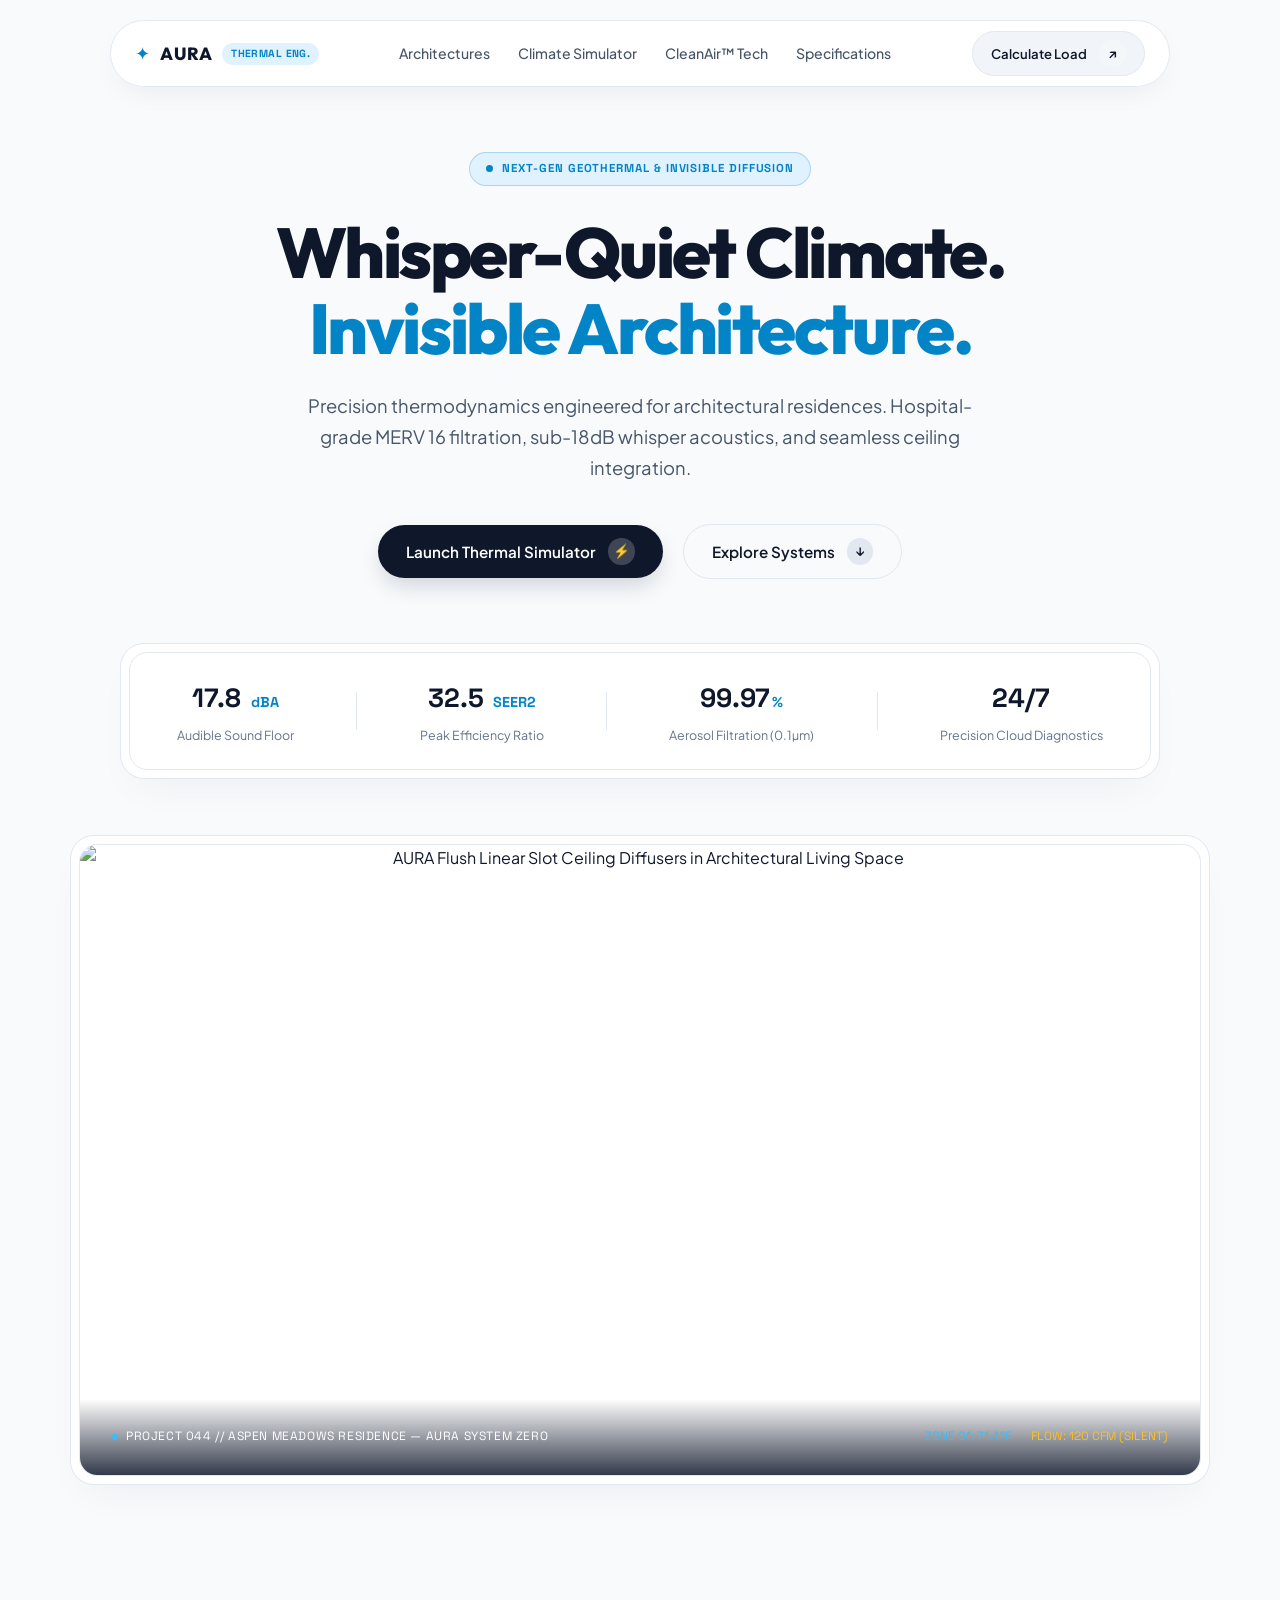
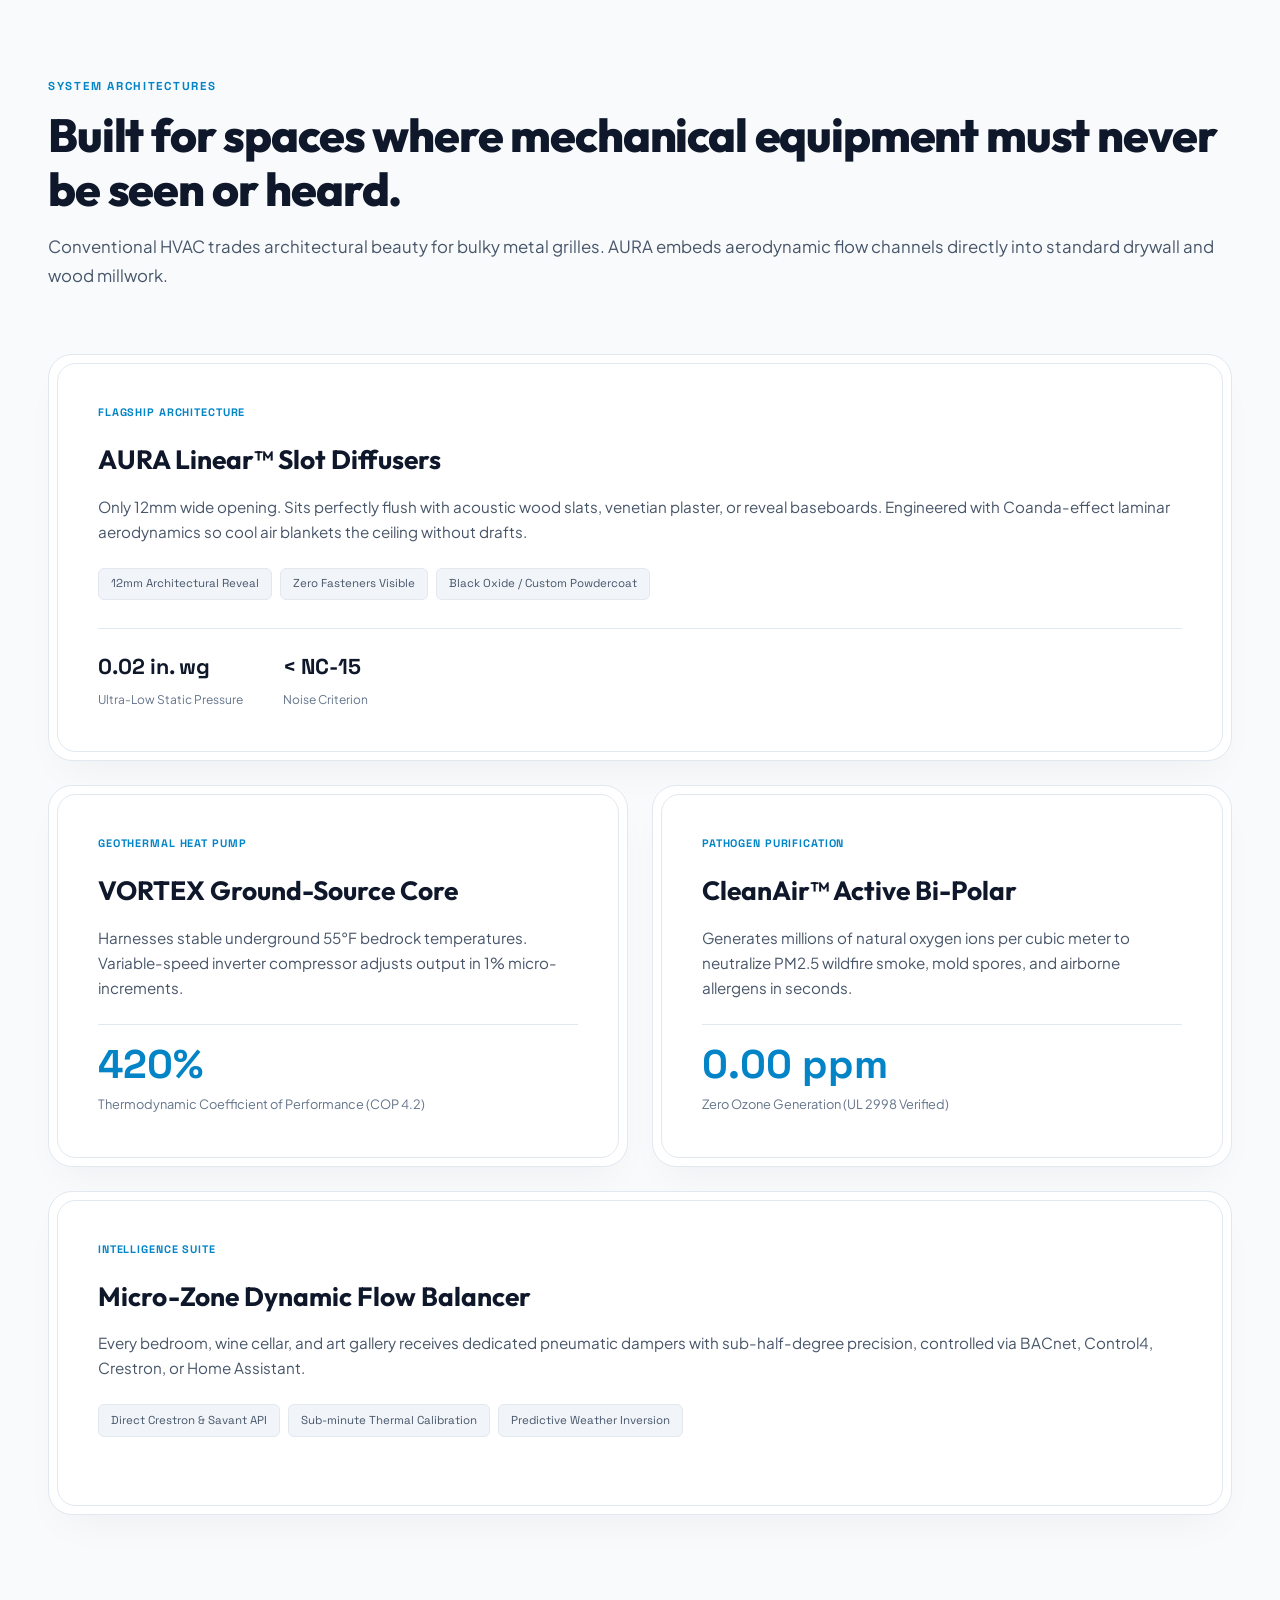
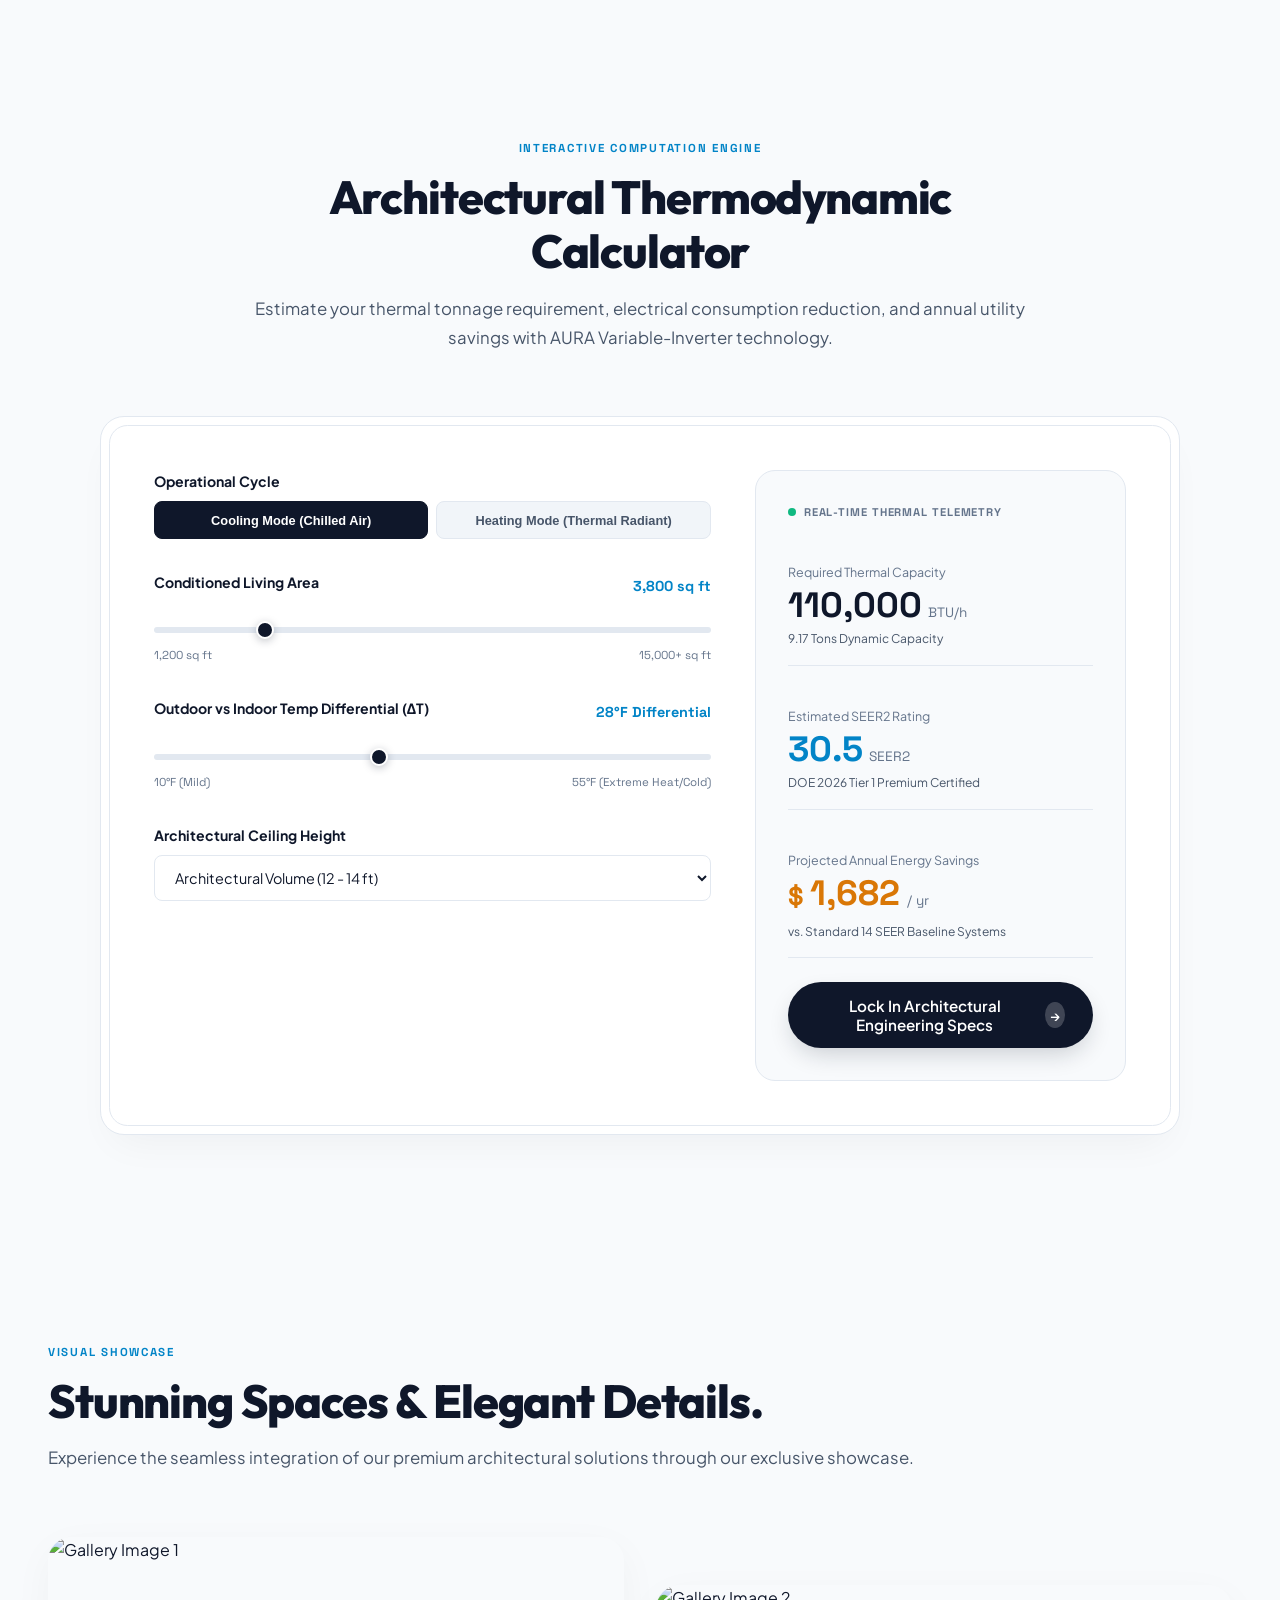
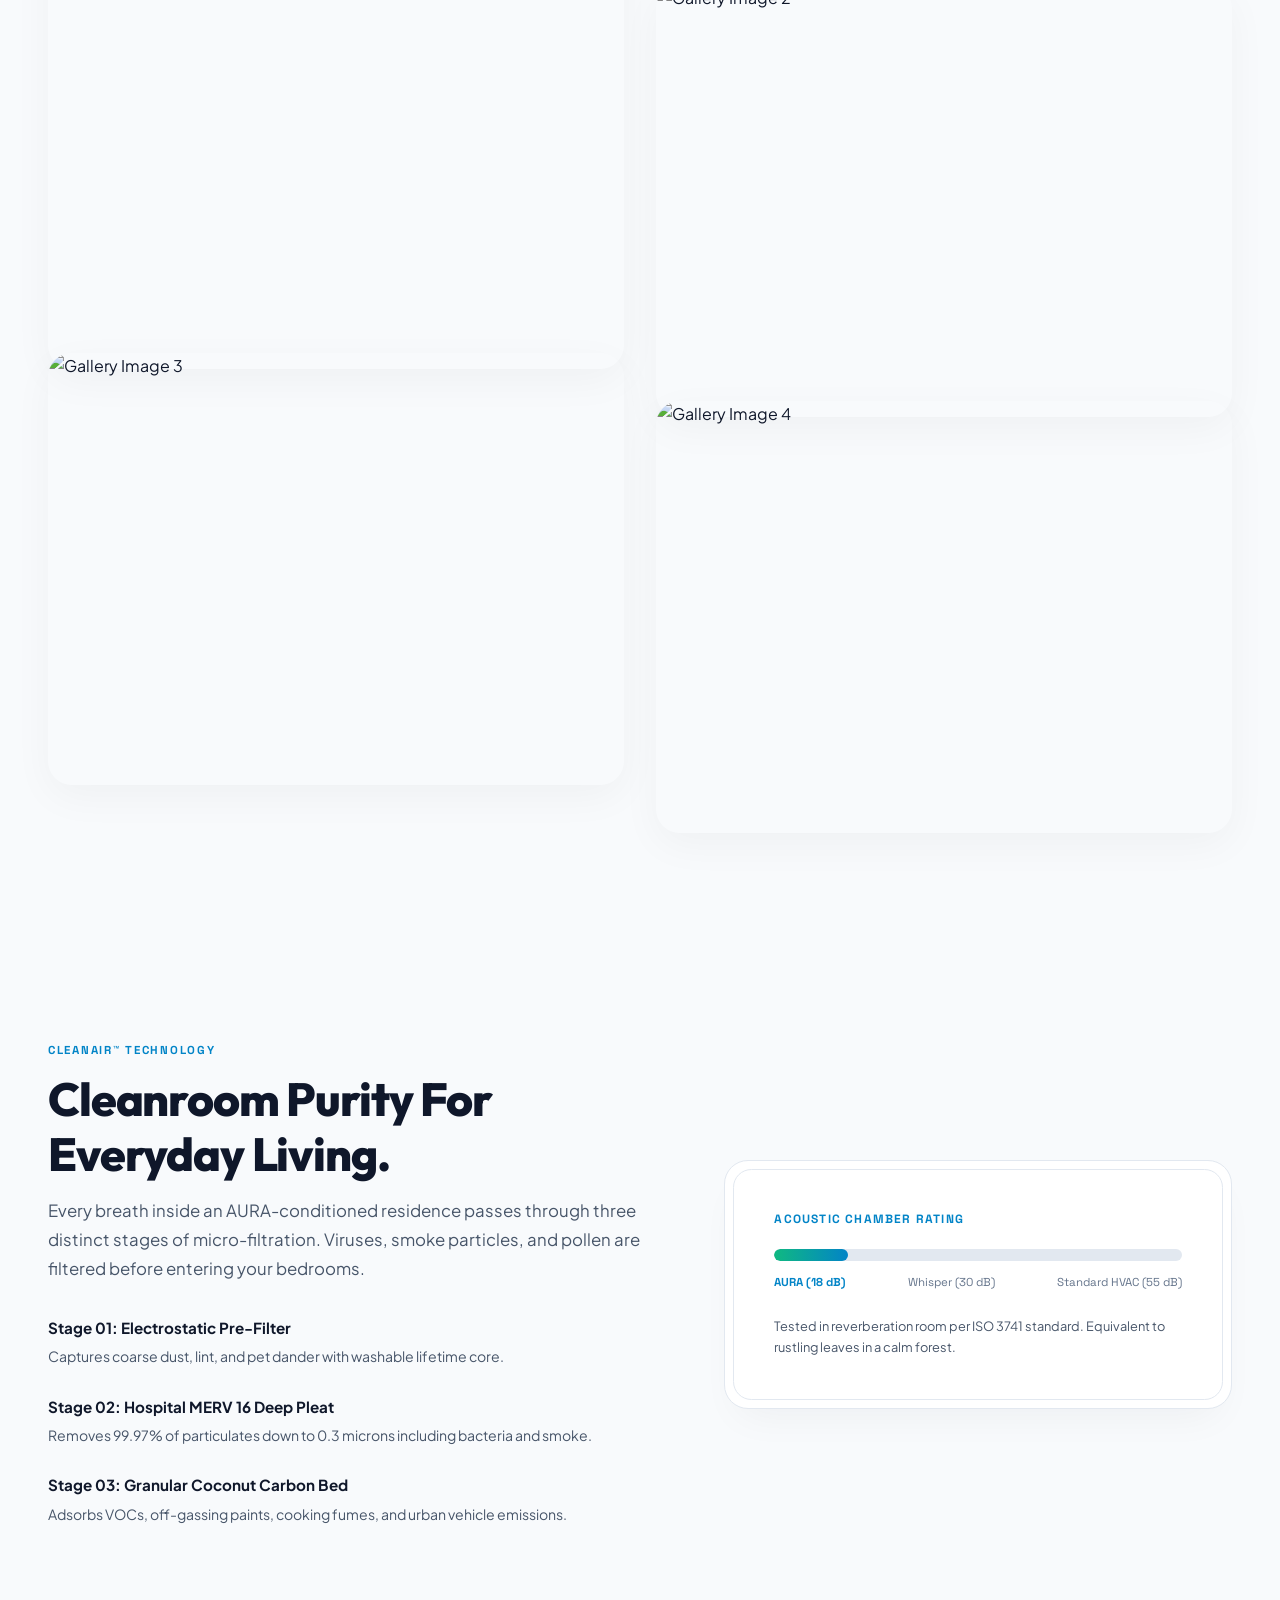
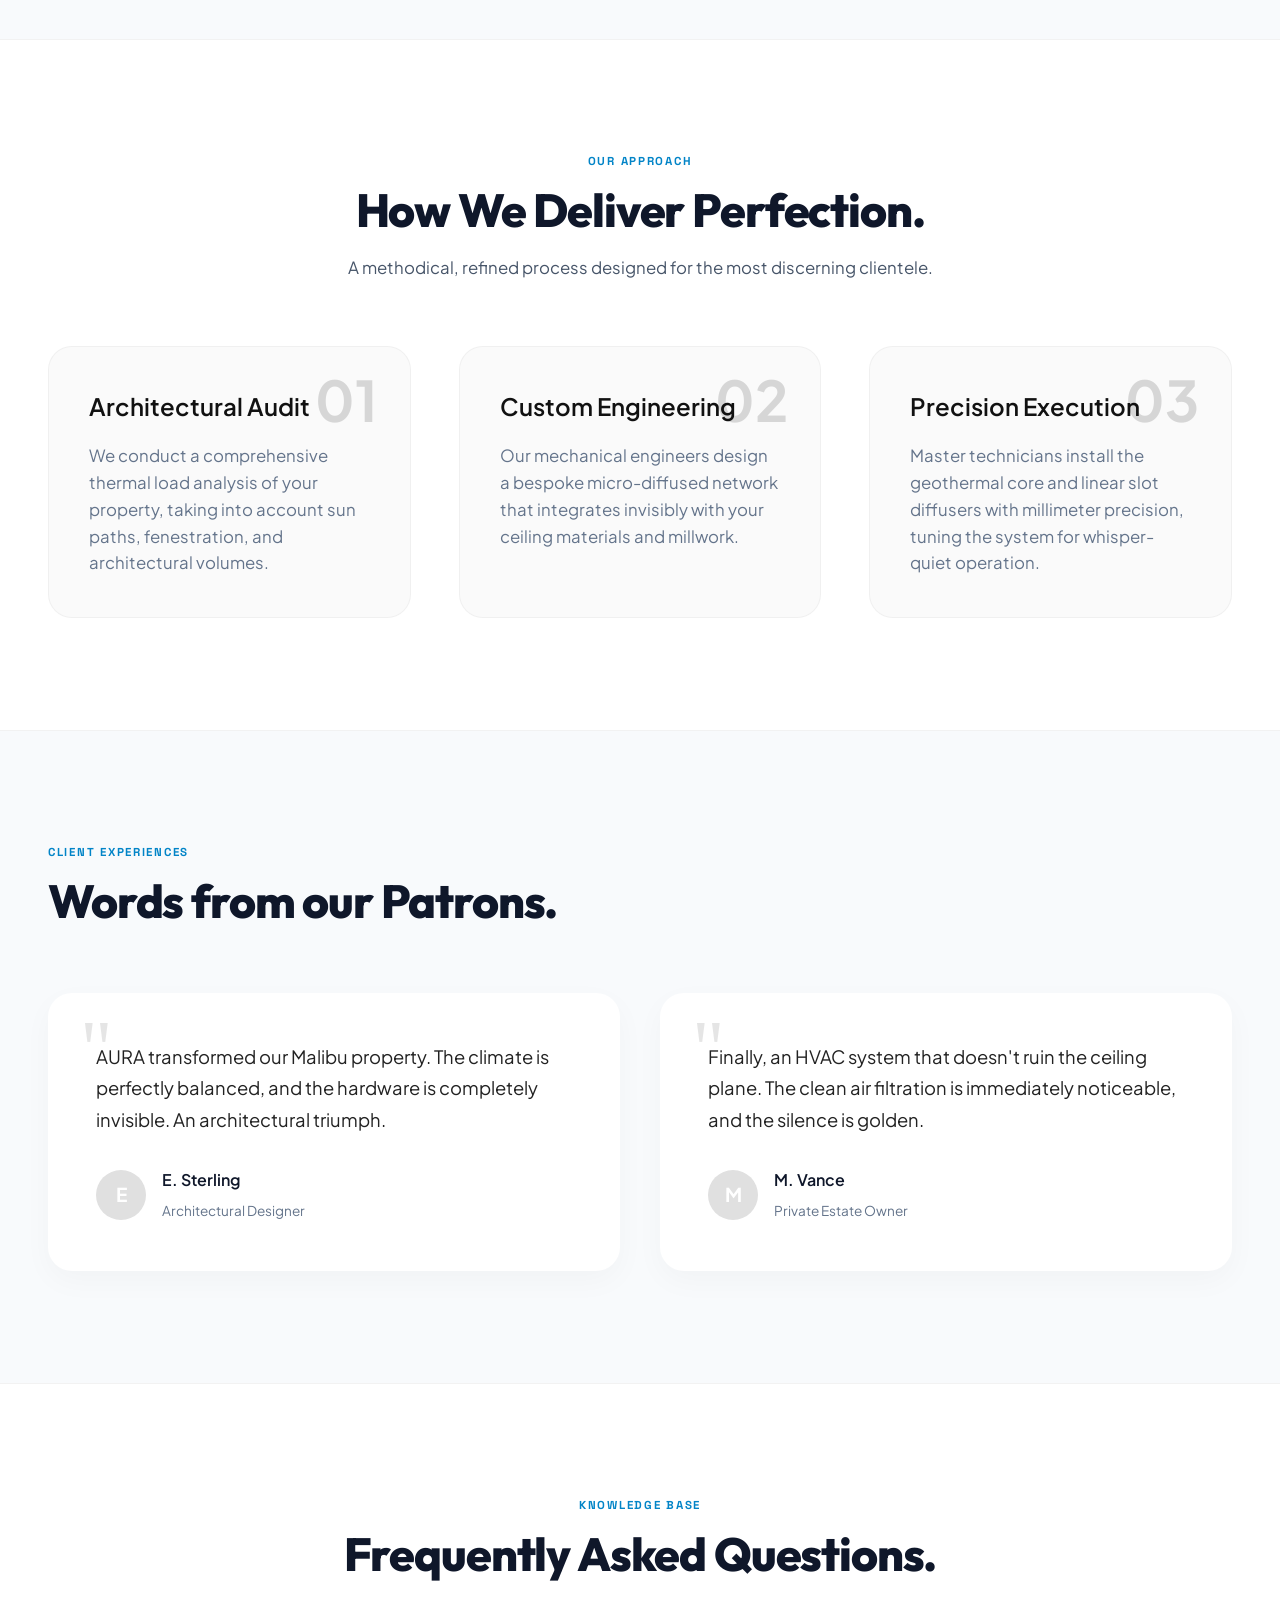
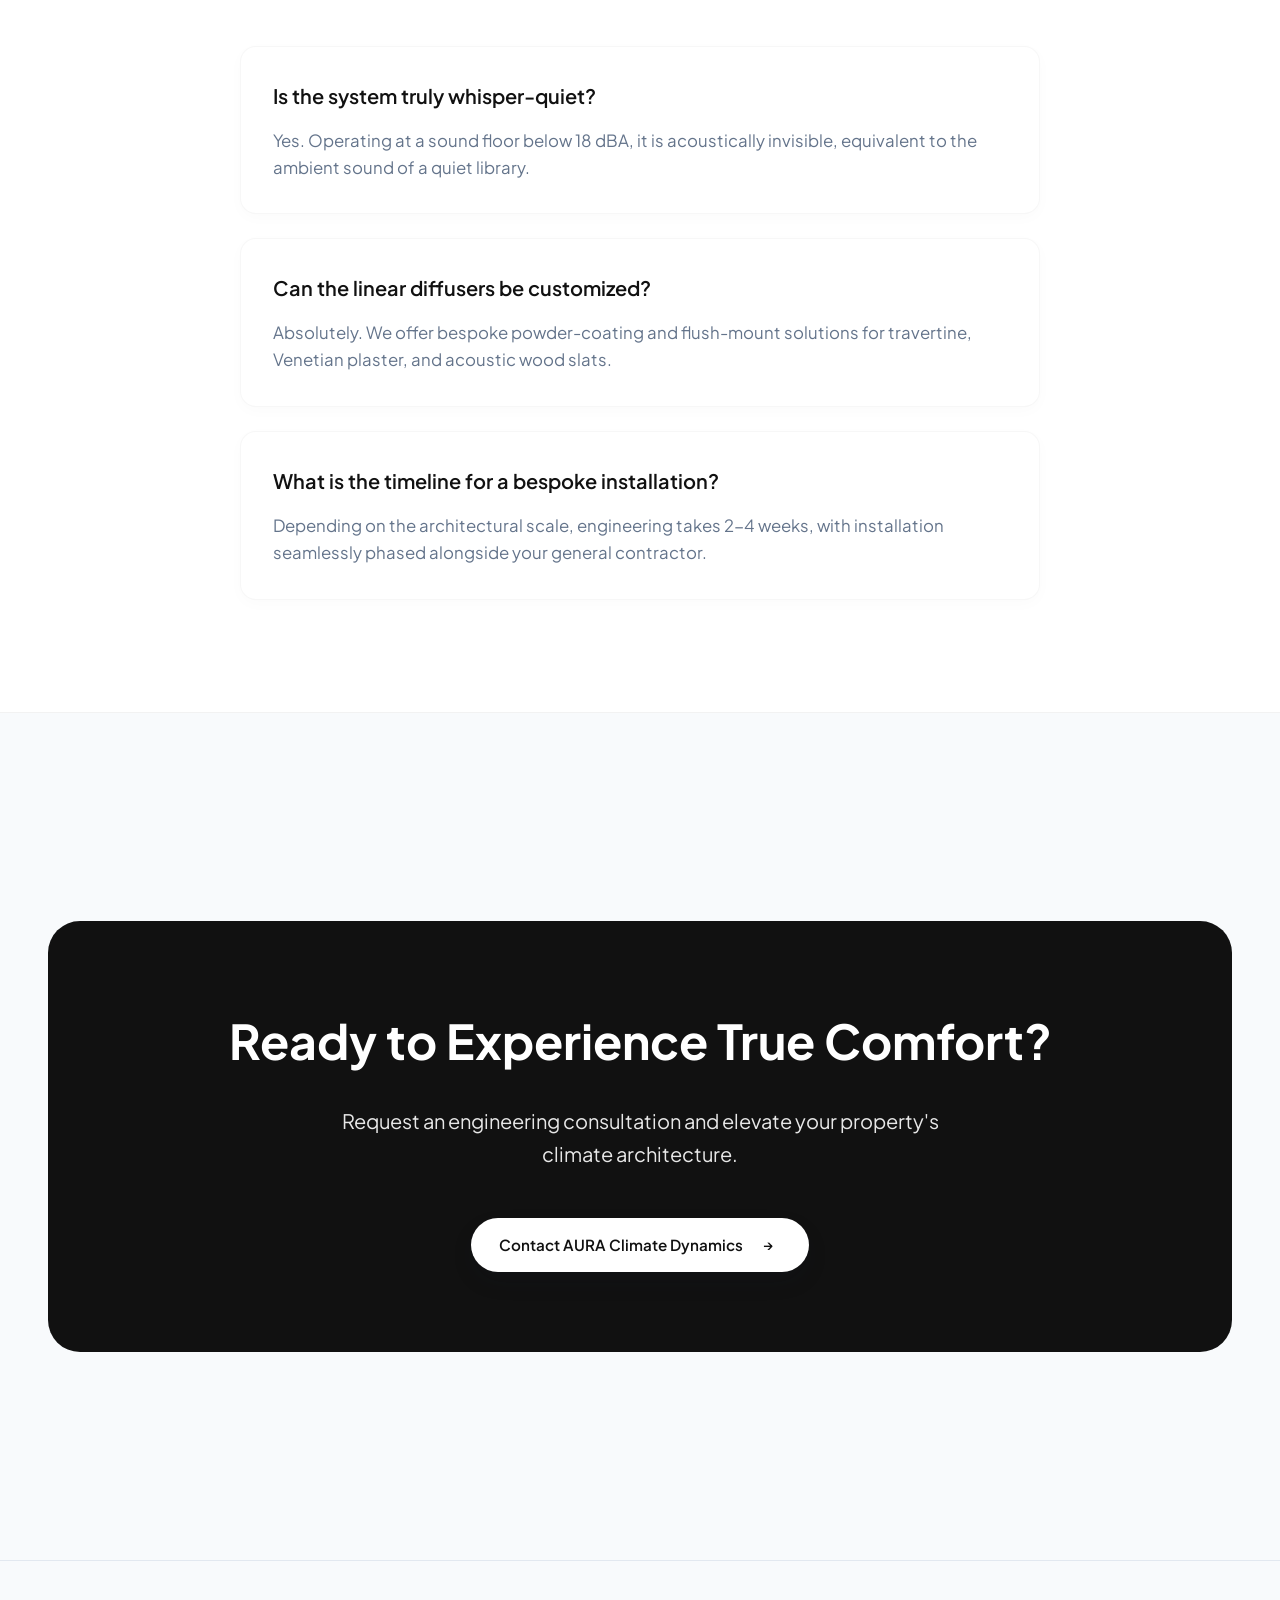
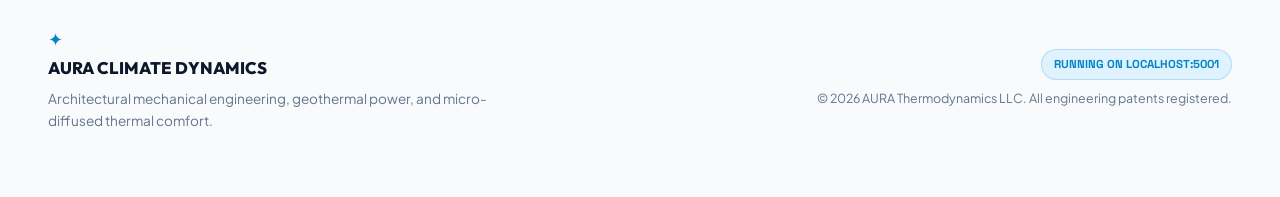
==== index.html @ 67cf7eb0 "Initial commit: AURA HVAC Premium Website" ====
<!DOCTYPE html>
<html lang="en">
<head>
  <meta charset="UTF-8">
  <meta name="viewport" content="width=device-width, initial-scale=1.0">
  <title>AURA Climate Dynamics | Architectural Thermodynamic Engineering</title>
  <meta name="description" content="AURA engineers whisper-quiet, hospital-grade climate architecture, geothermal heat pumps, and flush linear air diffusers for bespoke modern residences.">
  
  <!-- Fonts -->
  <link rel="preconnect" href="https://fonts.googleapis.com">
  <link rel="preconnect" href="https://fonts.gstatic.com" crossorigin>
  <link href="https://fonts.googleapis.com/css2?family=Outfit:wght@400;500;600;700;800&family=Plus+Jakarta+Sans:wght@300;400;500;600;700&family=Space+Grotesk:wght@500;600;700&display=swap" rel="stylesheet">
  
  <link rel="stylesheet" href="style.css">
</head>
<body>

  <!-- Floating Island Navigation -->
  <header class="nav-wrapper">
    <nav class="glass-nav" aria-label="Main Navigation">
      <a href="#hero" class="nav-brand">
        <span class="brand-glyph">✦</span>
        <span class="brand-text">AURA</span>
        <span class="brand-badge">THERMAL ENG.</span>
      </a>

      <div class="nav-links">
        <a href="#systems" class="nav-link">Architectures</a>
        <a href="#simulator" class="nav-link">Climate Simulator</a>
        <a href="#filtration" class="nav-link">CleanAir™ Tech</a>
        <a href="#specifications" class="nav-link">Specifications</a>
      </div>

      <div class="nav-actions">
        <a href="#simulator" class="btn-pill-sm">
          <span>Calculate Load</span>
          <span class="icon-circle">↗</span>
        </a>
        <button class="mobile-toggle" id="mobileMenuBtn" aria-label="Toggle Navigation Menu">
          <span></span>
          <span></span>
        </button>
      </div>
    </nav>
  </header>

  <!-- Mobile Drawer Menu -->
  <div class="mobile-drawer" id="mobileDrawer">
    <div class="drawer-inner">
      <a href="#systems" class="drawer-link">Architectures</a>
      <a href="#simulator" class="drawer-link">Climate Simulator</a>
      <a href="#filtration" class="drawer-link">CleanAir™ Tech</a>
      <a href="#specifications" class="drawer-link">Specifications</a>
      <a href="#contact" class="btn-pill">
        <span>Request Engineering Consultation</span>
        <span class="icon-circle">→</span>
      </a>
    </div>
  </div>

  <main>
    <!-- Hero Section -->
    <section id="hero" class="hero-section">
      <div class="container hero-container">
        <div class="hero-eyebrow-wrapper">
          <div class="eyebrow-pill">
            <span class="pulse-dot"></span>
            <span>NEXT-GEN GEOTHERMAL & INVISIBLE DIFFUSION</span>
          </div>
        </div>

        <h1 class="hero-title">
          Whisper-Quiet Climate.<br>
          <span class="gradient-text">Invisible Architecture.</span>
        </h1>

        <p class="hero-subtext">
          Precision thermodynamics engineered for architectural residences. Hospital-grade MERV 16 filtration, sub-18dB whisper acoustics, and seamless ceiling integration.
        </p>

        <div class="hero-cta-group">
          <a href="#simulator" class="btn-pill">
            <span>Launch Thermal Simulator</span>
            <span class="icon-circle">⚡</span>
          </a>
          <a href="#systems" class="btn-pill-ghost">
            <span>Explore Systems</span>
            <span class="icon-circle">↓</span>
          </a>
        </div>

        <!-- Telemetry Stats Bar -->
        <div class="telemetry-bar double-bezel">
          <div class="telemetry-core">
            <div class="telemetry-item">
              <span class="telemetry-val">17.8 <span class="unit">dBA</span></span>
              <span class="telemetry-lbl">Audible Sound Floor</span>
            </div>
            <div class="telemetry-divider"></div>
            <div class="telemetry-item">
              <span class="telemetry-val">32.5 <span class="unit">SEER2</span></span>
              <span class="telemetry-lbl">Peak Efficiency Ratio</span>
            </div>
            <div class="telemetry-divider"></div>
            <div class="telemetry-item">
              <span class="telemetry-val">99.97<span class="unit">%</span></span>
              <span class="telemetry-lbl">Aerosol Filtration (0.1µm)</span>
            </div>
            <div class="telemetry-divider"></div>
            <div class="telemetry-item">
              <span class="telemetry-val">24/7</span>
              <span class="telemetry-lbl">Precision Cloud Diagnostics</span>
            </div>
          </div>
        </div>

        <!-- Hero Showcase Visual Container with Real Bespoke Image -->
        <div class="hero-media-wrapper double-bezel">
          <div class="hero-media-core">
            <img src="assets/hero.jpg" alt="AURA Flush Linear Slot Ceiling Diffusers in Architectural Living Space" class="hero-img" loading="eager">
            <div class="media-overlay">
              <div class="media-tag">
                <span class="tag-pin"></span>
                <span>PROJECT 044 // ASPEN MEADOWS RESIDENCE — AURA SYSTEM ZERO</span>
              </div>
              <div class="media-readout">
                <span class="readout-code">ZONE 01: 71.4°F</span>
                <span class="readout-status">FLOW: 120 CFM (SILENT)</span>
              </div>
            </div>
          </div>
        </div>
      </div>
    </section>

    <!-- Systems Bento Grid Section -->
    <section id="systems" class="section">
      <div class="container">
        <div class="section-header">
          <span class="eyebrow-label">SYSTEM ARCHITECTURES</span>
          <h2 class="section-title">Built for spaces where mechanical equipment must never be seen or heard.</h2>
          <p class="section-desc">Conventional HVAC trades architectural beauty for bulky metal grilles. AURA embeds aerodynamic flow channels directly into standard drywall and wood millwork.</p>
        </div>

        <div class="bento-grid">
          <!-- Bento 1: Large Feature Card -->
          <div class="bento-card bento-wide double-bezel">
            <div class="bento-core">
              <div class="card-badge">FLAGSHIP ARCHITECTURE</div>
              <h3 class="card-title">AURA Linear™ Slot Diffusers</h3>
              <p class="card-text">
                Only 12mm wide opening. Sits perfectly flush with acoustic wood slats, venetian plaster, or reveal baseboards. Engineered with Coanda-effect laminar aerodynamics so cool air blankets the ceiling without drafts.
              </p>
              <div class="feature-tags">
                <span class="f-tag">12mm Architectural Reveal</span>
                <span class="f-tag">Zero Fasteners Visible</span>
                <span class="f-tag">Black Oxide / Custom Powdercoat</span>
              </div>
              <div class="card-metric-box">
                <div class="metric">
                  <span class="m-val">0.02 in. wg</span>
                  <span class="m-lbl">Ultra-Low Static Pressure</span>
                </div>
                <div class="metric">
                  <span class="m-val">&lt; NC-15</span>
                  <span class="m-lbl">Noise Criterion</span>
                </div>
              </div>
            </div>
          </div>

          <!-- Bento 2: Geothermal -->
          <div class="bento-card double-bezel">
            <div class="bento-core">
              <div class="card-badge">GEOTHERMAL HEAT PUMP</div>
              <h3 class="card-title">VORTEX Ground-Source Core</h3>
              <p class="card-text">
                Harnesses stable underground 55°F bedrock temperatures. Variable-speed inverter compressor adjusts output in 1% micro-increments.
              </p>
              <div class="card-footer-metric">
                <span class="big-metric">420%</span>
                <span class="metric-caption">Thermodynamic Coefficient of Performance (COP 4.2)</span>
              </div>
            </div>
          </div>

          <!-- Bento 3: CleanAir -->
          <div class="bento-card double-bezel">
            <div class="bento-core">
              <div class="card-badge">PATHOGEN PURIFICATION</div>
              <h3 class="card-title">CleanAir™ Active Bi-Polar</h3>
              <p class="card-text">
                Generates millions of natural oxygen ions per cubic meter to neutralize PM2.5 wildfire smoke, mold spores, and airborne allergens in seconds.
              </p>
              <div class="card-footer-metric">
                <span class="big-metric">0.00 ppm</span>
                <span class="metric-caption">Zero Ozone Generation (UL 2998 Verified)</span>
              </div>
            </div>
          </div>

          <!-- Bento 4: Smart Cloud -->
          <div class="bento-card bento-wide double-bezel">
            <div class="bento-core">
              <div class="card-badge">INTELLIGENCE SUITE</div>
              <h3 class="card-title">Micro-Zone Dynamic Flow Balancer</h3>
              <p class="card-text">
                Every bedroom, wine cellar, and art gallery receives dedicated pneumatic dampers with sub-half-degree precision, controlled via BACnet, Control4, Crestron, or Home Assistant.
              </p>
              <div class="feature-tags">
                <span class="f-tag">Direct Crestron & Savant API</span>
                <span class="f-tag">Sub-minute Thermal Calibration</span>
                <span class="f-tag">Predictive Weather Inversion</span>
              </div>
            </div>
          </div>
        </div>
      </div>
    </section>

    <!-- Interactive Signature Module: Thermal Load & SEER2 Simulator -->
    <section id="simulator" class="section simulator-section">
      <div class="container">
        <div class="section-header center">
          <span class="eyebrow-label">INTERACTIVE COMPUTATION ENGINE</span>
          <h2 class="section-title">Architectural Thermodynamic Calculator</h2>
          <p class="section-desc">Estimate your thermal tonnage requirement, electrical consumption reduction, and annual utility savings with AURA Variable-Inverter technology.</p>
        </div>

        <div class="sim-wrapper double-bezel">
          <div class="sim-core">
            <div class="sim-controls">
              <!-- Mode Switch -->
              <div class="control-group">
                <label class="control-lbl">Operational Cycle</label>
                <div class="toggle-pills" id="modeSelector">
                  <button type="button" class="pill-option active" data-mode="cool">Cooling Mode (Chilled Air)</button>
                  <button type="button" class="pill-option" data-mode="heat">Heating Mode (Thermal Radiant)</button>
                </div>
              </div>

              <!-- Square Footage Slider -->
              <div class="control-group">
                <div class="control-header">
                  <label for="sqftRange" class="control-lbl">Conditioned Living Area</label>
                  <span class="slider-display" id="sqftDisplay">3,800 sq ft</span>
                </div>
                <input type="range" id="sqftRange" min="1200" max="15000" step="100" value="3800" class="aura-slider">
                <div class="slider-limits">
                  <span>1,200 sq ft</span>
                  <span>15,000+ sq ft</span>
                </div>
              </div>

              <!-- Ambient Delta Slider -->
              <div class="control-group">
                <div class="control-header">
                  <label for="tempDelta" class="control-lbl">Outdoor vs Indoor Temp Differential (ΔT)</label>
                  <span class="slider-display" id="deltaDisplay">28°F Differential</span>
                </div>
                <input type="range" id="tempDelta" min="10" max="55" step="1" value="28" class="aura-slider">
                <div class="slider-limits">
                  <span>10°F (Mild)</span>
                  <span>55°F (Extreme Heat/Cold)</span>
                </div>
              </div>

              <!-- Ceiling Height Selector -->
              <div class="control-group">
                <label class="control-lbl">Architectural Ceiling Height</label>
                <div class="select-wrapper">
                  <select id="ceilingHeight" class="aura-select">
                    <option value="1.0">Standard (9 - 10 ft)</option>
                    <option value="1.25" selected>Architectural Volume (12 - 14 ft)</option>
                    <option value="1.5">Cathedral / Double Height (16 - 22 ft)</option>
                  </select>
                </div>
              </div>
            </div>

            <!-- Live Calculation Readout Display -->
            <div class="sim-results">
              <div class="results-header">
                <span class="status-indicator live"></span>
                <span>REAL-TIME THERMAL TELEMETRY</span>
              </div>

              <div class="result-card">
                <span class="res-lbl">Required Thermal Capacity</span>
                <div class="res-num-row">
                  <span class="res-big" id="btuOutput">76,000</span>
                  <span class="res-unit">BTU/h</span>
                </div>
                <span class="res-sub" id="tonnageOutput">6.33 Tons Dynamic Capacity</span>
              </div>

              <div class="result-card">
                <span class="res-lbl">Estimated SEER2 Rating</span>
                <div class="res-num-row accent-cyan">
                  <span class="res-big" id="seerOutput">28.4</span>
                  <span class="res-unit">SEER2</span>
                </div>
                <span class="res-sub">DOE 2026 Tier 1 Premium Certified</span>
              </div>

              <div class="result-card">
                <span class="res-lbl">Projected Annual Energy Savings</span>
                <div class="res-num-row accent-amber">
                  <span class="res-currency">$</span>
                  <span class="res-big" id="savingsOutput">2,840</span>
                  <span class="res-unit">/ yr</span>
                </div>
                <span class="res-sub">vs. Standard 14 SEER Baseline Systems</span>
              </div>

              <button class="btn-pill full-width" id="openQuoteBtn">
                <span>Lock In Architectural Engineering Specs</span>
                <span class="icon-circle">→</span>
              </button>
            </div>
          </div>
        </div>
      </div>
    </section>


    <!-- The Visual Gallery Showcase -->
    <section id="gallery" class="section gallery-section">
      <div class="container">
        <div class="section-header">
          <span class="eyebrow-label">VISUAL SHOWCASE</span>
          <h2 class="section-title">Stunning Spaces & Elegant Details.</h2>
          <p class="section-desc">Experience the seamless integration of our premium architectural solutions through our exclusive showcase.</p>
        </div>
        <div class="gallery-grid">
          <div class="gallery-item">
            <img src="assets/dental.jpg" alt="Gallery Image 1" class="gallery-img" loading="lazy">
            <div class="gallery-caption">
              <h4 class="gallery-caption-title">Pristine Environments</h4>
              <span class="gallery-caption-sub">Ultra Premium Quality</span>
            </div>
          </div>
          <div class="gallery-item">
            <img src="assets/hvac.jpg" alt="Gallery Image 2" class="gallery-img" loading="lazy">
            <div class="gallery-caption">
              <h4 class="gallery-caption-title">Architectural Flow</h4>
              <span class="gallery-caption-sub">Seamless Integration</span>
            </div>
          </div>
          <div class="gallery-item">
            <img src="assets/realestate.jpg" alt="Gallery Image 3" class="gallery-img" loading="lazy">
            <div class="gallery-caption">
              <h4 class="gallery-caption-title">Luxury Living</h4>
              <span class="gallery-caption-sub">Daylight & Elegance</span>
            </div>
          </div>
          <div class="gallery-item">
            <img src="assets/solar.jpg" alt="Gallery Image 4" class="gallery-img" loading="lazy">
            <div class="gallery-caption">
              <h4 class="gallery-caption-title">Sustainable Future</h4>
              <span class="gallery-caption-sub">Clean Energy Focus</span>
            </div>
          </div>
        </div>
      </div>
    </section>

    <!-- Air Filtration Detail -->
    <section id="filtration" class="section">
      <div class="container">
        <div class="split-layout">
          <div class="split-copy">
            <span class="eyebrow-label">CLEANAIR™ TECHNOLOGY</span>
            <h2 class="section-title">Cleanroom Purity For Everyday Living.</h2>
            <p class="section-desc">
              Every breath inside an AURA-conditioned residence passes through three distinct stages of micro-filtration. Viruses, smoke particles, and pollen are filtered before entering your bedrooms.
            </p>
            <ul class="spec-list">
              <li>
                <strong>Stage 01: Electrostatic Pre-Filter</strong>
                <span>Captures coarse dust, lint, and pet dander with washable lifetime core.</span>
              </li>
              <li>
                <strong>Stage 02: Hospital MERV 16 Deep Pleat</strong>
                <span>Removes 99.97% of particulates down to 0.3 microns including bacteria and smoke.</span>
              </li>
              <li>
                <strong>Stage 03: Granular Coconut Carbon Bed</strong>
                <span>Adsorbs VOCs, off-gassing paints, cooking fumes, and urban vehicle emissions.</span>
              </li>
            </ul>
          </div>
          <div class="split-card double-bezel">
            <div class="split-card-core">
              <div class="acoustic-meter">
                <span class="meter-title">ACOUSTIC CHAMBER RATING</span>
                <div class="decibel-scale">
                  <div class="scale-bar">
                    <div class="scale-fill" style="width: 18%;"></div>
                  </div>
                  <div class="scale-labels">
                    <span class="active-label">AURA (18 dB)</span>
                    <span>Whisper (30 dB)</span>
                    <span>Standard HVAC (55 dB)</span>
                  </div>
                </div>
                <p class="meter-footnote">Tested in reverberation room per ISO 3741 standard. Equivalent to rustling leaves in a calm forest.</p>
              </div>
            </div>
          </div>
        </div>
      </div>
    </section>

    <!-- Consultation Modal -->
    <div class="modal-overlay" id="quoteModal" aria-hidden="true">
      <div class="modal-shell double-bezel">
        <div class="modal-core">
          <div class="modal-header">
            <h3>Request Engineering Review</h3>
            <button class="modal-close" id="closeModalBtn">&times;</button>
          </div>
          <p class="modal-sub">Submit your project blueprints or load parameters for an architect-ready mechanical schedule.</p>
          <form id="consultationForm" class="aura-form">
            <div class="form-row">
              <div class="form-field">
                <label for="clientName">Full Name</label>
                <input type="text" id="clientName" required placeholder="Alexander Vance">
              </div>
              <div class="form-field">
                <label for="clientEmail">Email Address</label>
                <input type="email" id="clientEmail" required placeholder="alexander@architect.com">
              </div>
            </div>
            <div class="form-row">
              <div class="form-field">
                <label for="projectLocation">Project City / Climate Zone</label>
                <input type="text" id="projectLocation" required placeholder="Aspen, CO (Zone 6)">
              </div>
              <div class="form-field">
                <label for="projectType">Property Type</label>
                <select id="projectType">
                  <option>New Architectural Build</option>
                  <option>Historic Luxury Retrofit</option>
                  <option>High-Rise Penthouse</option>
                  <option>Commercial Gallery / Studio</option>
                </select>
              </div>
            </div>
            <button type="submit" class="btn-pill full-width">
              <span>Submit for Engineering Feasibility</span>
              <span class="icon-circle">✓</span>
            </button>
            <p class="form-notice" id="formSuccessNotice" style="display:none;">
              ✓ Request received. An AURA Senior Mechanical Principal will contact you within 4 business hours.
            </p>
          </form>
        </div>
      </div>
    </div>

    <!-- Process Section -->
    <section class="section section-alt">
      <div class="container">
        <div class="section-header center">
          <span class="eyebrow-label">OUR APPROACH</span>
          <h2 class="section-title">How We Deliver Perfection.</h2>
          <p class="section-desc">A methodical, refined process designed for the most discerning clientele.</p>
        </div>
        <div class="process-grid">
          
            <div class="process-step">
              <span class="step-number">01</span>
              <h3 class="step-title">Architectural Audit</h3>
              <p class="step-desc">We conduct a comprehensive thermal load analysis of your property, taking into account sun paths, fenestration, and architectural volumes.</p>
            </div>
          
            <div class="process-step">
              <span class="step-number">02</span>
              <h3 class="step-title">Custom Engineering</h3>
              <p class="step-desc">Our mechanical engineers design a bespoke micro-diffused network that integrates invisibly with your ceiling materials and millwork.</p>
            </div>
          
            <div class="process-step">
              <span class="step-number">03</span>
              <h3 class="step-title">Precision Execution</h3>
              <p class="step-desc">Master technicians install the geothermal core and linear slot diffusers with millimeter precision, tuning the system for whisper-quiet operation.</p>
            </div>
          
        </div>
      </div>
    </section>

    <!-- Testimonials Section -->
    <section class="section">
      <div class="container">
        <div class="section-header">
          <span class="eyebrow-label">CLIENT EXPERIENCES</span>
          <h2 class="section-title">Words from our Patrons.</h2>
        </div>
        <div class="testimonial-grid">
          
            <div class="testimonial-card">
              <div class="quote-mark">"</div>
              <p class="testimonial-text">AURA transformed our Malibu property. The climate is perfectly balanced, and the hardware is completely invisible. An architectural triumph.</p>
              <div class="testimonial-author">
                <div class="author-avatar">E</div>
                <div class="author-info">
                  <h4>E. Sterling</h4>
                  <span>Architectural Designer</span>
                </div>
              </div>
            </div>
          
            <div class="testimonial-card">
              <div class="quote-mark">"</div>
              <p class="testimonial-text">Finally, an HVAC system that doesn't ruin the ceiling plane. The clean air filtration is immediately noticeable, and the silence is golden.</p>
              <div class="testimonial-author">
                <div class="author-avatar">M</div>
                <div class="author-info">
                  <h4>M. Vance</h4>
                  <span>Private Estate Owner</span>
                </div>
              </div>
            </div>
          
        </div>
      </div>
    </section>

    <!-- FAQ Section -->
    <section class="section section-alt">
      <div class="container">
        <div class="section-header center">
          <span class="eyebrow-label">KNOWLEDGE BASE</span>
          <h2 class="section-title">Frequently Asked Questions.</h2>
        </div>
        <div class="faq-grid">
          
            <div class="faq-item">
              <h4 class="faq-q">Is the system truly whisper-quiet?</h4>
              <p class="faq-a">Yes. Operating at a sound floor below 18 dBA, it is acoustically invisible, equivalent to the ambient sound of a quiet library.</p>
            </div>
          
            <div class="faq-item">
              <h4 class="faq-q">Can the linear diffusers be customized?</h4>
              <p class="faq-a">Absolutely. We offer bespoke powder-coating and flush-mount solutions for travertine, Venetian plaster, and acoustic wood slats.</p>
            </div>
          
            <div class="faq-item">
              <h4 class="faq-q">What is the timeline for a bespoke installation?</h4>
              <p class="faq-a">Depending on the architectural scale, engineering takes 2-4 weeks, with installation seamlessly phased alongside your general contractor.</p>
            </div>
          
        </div>
      </div>
    </section>

    <!-- Enhanced CTA Section -->
    <section class="section">
      <div class="container">
        <div class="cta-box">
          <h2 class="cta-title">Ready to Experience True Comfort?</h2>
          <p class="cta-desc">Request an engineering consultation and elevate your property's climate architecture.</p>
          <a href="#contact" class="btn-pill">
            <span>Contact AURA Climate Dynamics</span>
            <span class="icon-circle">→</span>
          </a>
        </div>
      </div>
    </section>
  
  </main>

  <!-- Footer -->
  <footer class="footer">
    <div class="container footer-content">
      <div class="footer-brand">
        <span class="brand-glyph">✦</span>
        <span class="brand-name">AURA CLIMATE DYNAMICS</span>
        <p class="brand-strap">Architectural mechanical engineering, geothermal power, and micro-diffused thermal comfort.</p>
      </div>
      <div class="footer-meta">
        <span class="server-badge">RUNNING ON LOCALHOST:5001</span>
        <span class="copyright">© 2026 AURA Thermodynamics LLC. All engineering patents registered.</span>
      </div>
    </div>
  </footer>

  <script src="app.js"></script>
</body>
</html>
---- style.css ----
/* ==========================================================================
   AURA CLIMATE DYNAMICS — Bright Architectural Daylight Theme
   Cleanroom Scandinavian Precision & Minimalist Luxury
   ========================================================================== */

:root {
  --bg-page: #F8FAFC;
  --bg-surface: #FFFFFF;
  --bg-subtle: #F1F5F9;
  --bg-card-outer: #FFFFFF;
  --bg-card-inner: #F8FAFC;

  --border-outer: #E2E8F0;
  --border-inner: #CBD5E1;
  --inner-highlight: inset 0 1px 0 rgba(255, 255, 255, 0.9);

  --text-primary: #0F172A;
  --text-secondary: #475569;
  --text-muted: #64748B;

  --accent-cyan: #0284C7;
  --accent-cyan-subtle: #E0F2FE;
  --accent-amber: #D97706;
  --accent-amber-subtle: #FEF3C7;

  --font-display: 'Outfit', -apple-system, BlinkMacSystemFont, sans-serif;
  --font-body: 'Plus Jakarta Sans', -apple-system, BlinkMacSystemFont, sans-serif;
  --font-mono: 'Space Grotesk', monospace;

  --ease-spring: cubic-bezier(0.16, 1, 0.3, 1);
  --radius-outer: 1.5rem;
  --radius-inner: 1.15rem;
  --shadow-soft: 0 20px 40px -15px rgba(15, 23, 42, 0.05);
}

*, *::before, *::after {
  box-sizing: border-box;
  margin: 0;
  padding: 0;
}

html {
  scroll-behavior: smooth;
  color-scheme: light;
  font-size: 16px;
}

body {
  background-color: var(--bg-page);
  color: var(--text-primary);
  font-family: var(--font-body);
  line-height: 1.65;
  overflow-x: hidden;
  position: relative;
  min-height: 100vh;
}

.container {
  width: 100%;
  max-width: 1240px;
  margin-inline: auto;
  padding-inline: 1.75rem;
  position: relative;
}

.section {
  padding-block: 7rem;
}

/* Floating Clean Nav */
.nav-wrapper {
  position: fixed;
  top: 1.25rem;
  left: 0;
  right: 0;
  z-index: 100;
  display: flex;
  justify-content: center;
  padding-inline: 1.25rem;
}

.glass-nav {
  display: flex;
  align-items: center;
  justify-content: space-between;
  gap: 2rem;
  padding: 0.65rem 1.5rem;
  background: rgba(255, 255, 255, 0.92);
  backdrop-filter: blur(20px);
  -webkit-backdrop-filter: blur(20px);
  border: 1px solid var(--border-outer);
  border-radius: 9999px;
  box-shadow: 0 10px 30px -10px rgba(15, 23, 42, 0.08);
  width: 100%;
  max-width: 1060px;
  transition: transform 0.4s var(--ease-spring);
}

.nav-brand {
  display: flex;
  align-items: center;
  gap: 0.6rem;
  text-decoration: none;
  color: var(--text-primary);
}

.brand-glyph {
  color: var(--accent-cyan);
  font-size: 1.1rem;
}

.brand-text {
  font-family: var(--font-display);
  font-weight: 800;
  letter-spacing: 0.06em;
  font-size: 1.1rem;
}

.brand-badge {
  font-family: var(--font-mono);
  font-size: 0.65rem;
  color: var(--accent-cyan);
  background: var(--accent-cyan-subtle);
  padding: 0.15rem 0.55rem;
  border-radius: 999px;
  font-weight: 700;
  letter-spacing: 0.04em;
}

.nav-links {
  display: flex;
  align-items: center;
  gap: 1.75rem;
}

.nav-link {
  text-decoration: none;
  color: var(--text-secondary);
  font-size: 0.88rem;
  font-weight: 500;
  transition: color 0.25s ease;
}

.nav-link:hover {
  color: var(--accent-cyan);
}

.nav-actions {
  display: flex;
  align-items: center;
  gap: 0.75rem;
}

/* Double-Bezel Hardware Architecture */
.double-bezel {
  background: #FFFFFF;
  border: 1px solid var(--border-outer);
  padding: 0.5rem;
  border-radius: var(--radius-outer);
  box-shadow: var(--shadow-soft);
}

/* Buttons */
.btn-pill, .btn-pill-sm, .btn-pill-ghost {
  display: inline-flex;
  align-items: center;
  gap: 0.75rem;
  text-decoration: none;
  font-family: var(--font-body);
  font-weight: 600;
  border-radius: 9999px;
  cursor: pointer;
  transition: all 0.35s var(--ease-spring);
  border: none;
}

.btn-pill {
  background: #0F172A;
  color: #FFFFFF;
  padding: 0.85rem 1.75rem;
  font-size: 0.95rem;
  box-shadow: 0 10px 25px -5px rgba(15, 23, 42, 0.2);
}

.btn-pill:hover {
  transform: translateY(-2px);
  background: #1E293B;
  box-shadow: 0 14px 30px -5px rgba(15, 23, 42, 0.3);
}

.btn-pill-sm {
  background: #F1F5F9;
  color: var(--text-primary);
  padding: 0.5rem 1.15rem;
  font-size: 0.82rem;
  border: 1px solid var(--border-outer);
}

.btn-pill-sm:hover {
  background: var(--accent-cyan-subtle);
  color: var(--accent-cyan);
  border-color: var(--accent-cyan);
}

.btn-pill-ghost {
  background: transparent;
  color: var(--text-primary);
  border: 1px solid var(--border-outer);
  padding: 0.85rem 1.75rem;
  font-size: 0.95rem;
}

.btn-pill-ghost:hover {
  background: #F1F5F9;
}

.icon-circle {
  width: 1.65rem;
  height: 1.65rem;
  border-radius: 50%;
  display: flex;
  align-items: center;
  justify-content: center;
  background: rgba(255, 255, 255, 0.2);
  font-size: 0.85rem;
  transition: transform 0.3s var(--ease-spring);
}

.btn-pill-ghost .icon-circle {
  background: #E2E8F0;
}

.btn-pill:hover .icon-circle {
  transform: translateX(2px) translateY(-1px);
}

/* Mobile Toggle */
.mobile-toggle {
  display: none;
  background: transparent;
  border: none;
  cursor: pointer;
  width: 2rem;
  height: 2rem;
  flex-direction: column;
  justify-content: center;
  gap: 5px;
}

.mobile-toggle span {
  display: block;
  width: 100%;
  height: 2px;
  background: var(--text-primary);
  border-radius: 2px;
}

.mobile-drawer {
  position: fixed;
  inset: 0;
  background: rgba(255, 255, 255, 0.98);
  backdrop-filter: blur(25px);
  z-index: 99;
  display: flex;
  align-items: center;
  justify-content: center;
  opacity: 0;
  pointer-events: none;
  transition: opacity 0.35s ease;
}

.mobile-drawer.open {
  opacity: 1;
  pointer-events: auto;
}

.drawer-inner {
  display: flex;
  flex-direction: column;
  gap: 1.5rem;
  text-align: center;
}

.drawer-link {
  font-size: 1.5rem;
  font-family: var(--font-display);
  font-weight: 700;
  text-decoration: none;
  color: var(--text-primary);
}

/* Hero Section */
.hero-section {
  padding-top: 9.5rem;
  padding-bottom: 5rem;
  text-align: center;
}

.hero-container {
  display: flex;
  flex-direction: column;
  align-items: center;
}

.eyebrow-pill {
  display: inline-flex;
  align-items: center;
  gap: 0.6rem;
  padding: 0.4rem 1rem;
  background: var(--accent-cyan-subtle);
  border: 1px solid rgba(2, 132, 199, 0.25);
  border-radius: 999px;
  font-family: var(--font-mono);
  font-size: 0.72rem;
  font-weight: 700;
  letter-spacing: 0.08em;
  color: var(--accent-cyan);
  margin-bottom: 1.75rem;
}

.pulse-dot {
  width: 7px;
  height: 7px;
  border-radius: 50%;
  background: var(--accent-cyan);
}

.hero-title {
  font-family: var(--font-display);
  font-size: clamp(2.75rem, 5.5vw, 4.85rem);
  font-weight: 800;
  line-height: 1.08;
  letter-spacing: -0.035em;
  max-width: 980px;
  margin-bottom: 1.5rem;
  color: #0F172A;
}

.gradient-text {
  color: var(--accent-cyan);
}

.hero-subtext {
  font-size: 1.15rem;
  color: var(--text-secondary);
  max-width: 680px;
  margin-bottom: 2.5rem;
  line-height: 1.7;
}

.hero-cta-group {
  display: flex;
  align-items: center;
  justify-content: center;
  gap: 1.25rem;
  margin-bottom: 4rem;
}

/* Telemetry Bar */
.telemetry-bar {
  width: 100%;
  max-width: 1040px;
  margin-bottom: 3.5rem;
}

.telemetry-core {
  background: #FFFFFF;
  border-radius: var(--radius-inner);
  border: 1px solid var(--border-outer);
  display: flex;
  align-items: center;
  justify-content: space-around;
  padding: 1.5rem 1rem;
}

.telemetry-item {
  display: flex;
  flex-direction: column;
  gap: 0.25rem;
  text-align: center;
}

.telemetry-val {
  font-family: var(--font-mono);
  font-size: 1.65rem;
  font-weight: 700;
  color: var(--text-primary);
}

.telemetry-val .unit {
  font-size: 0.9rem;
  color: var(--accent-cyan);
  margin-left: 0.15rem;
}

.telemetry-lbl {
  font-size: 0.78rem;
  color: var(--text-muted);
}

.telemetry-divider {
  width: 1px;
  height: 38px;
  background: var(--border-outer);
}

/* Hero Showcase Image */
.hero-media-wrapper {
  width: 100%;
  max-width: 1140px;
}

.hero-media-core {
  position: relative;
  border-radius: var(--radius-inner);
  overflow: hidden;
  aspect-ratio: 16 / 9;
  border: 1px solid var(--border-outer);
}

.hero-img {
  width: 100%;
  height: 100%;
  object-fit: cover;
  display: block;
}

.media-overlay {
  position: absolute;
  bottom: 0;
  left: 0;
  right: 0;
  padding: 1.75rem 2rem;
  background: linear-gradient(180deg, transparent 0%, rgba(15, 23, 42, 0.85) 100%);
  display: flex;
  align-items: center;
  justify-content: space-between;
  color: #FFFFFF;
}

.media-tag {
  display: flex;
  align-items: center;
  gap: 0.5rem;
  font-family: var(--font-mono);
  font-size: 0.75rem;
  letter-spacing: 0.05em;
}

.tag-pin {
  width: 6px;
  height: 6px;
  background: #38BDF8;
  border-radius: 50%;
}

.media-readout {
  display: flex;
  gap: 1.25rem;
  font-family: var(--font-mono);
  font-size: 0.75rem;
}

.readout-code {
  color: #38BDF8;
}

.readout-status {
  color: #FBBF24;
}

/* Section Headers */
.section-header {
  margin-bottom: 4rem;
}

.section-header.center {
  text-align: center;
  max-width: 780px;
  margin-inline: auto;
}

.eyebrow-label {
  font-family: var(--font-mono);
  font-size: 0.72rem;
  letter-spacing: 0.15em;
  color: var(--accent-cyan);
  text-transform: uppercase;
  font-weight: 700;
  display: block;
  margin-bottom: 0.75rem;
}

.section-title {
  font-family: var(--font-display);
  font-size: clamp(2rem, 3.8vw, 2.9rem);
  font-weight: 800;
  line-height: 1.18;
  letter-spacing: -0.025em;
  color: #0F172A;
  margin-bottom: 1rem;
}

.section-desc {
  font-size: 1.05rem;
  color: var(--text-secondary);
  line-height: 1.7;
}

/* Bento Grid */
.bento-grid {
  display: grid;
  grid-template-columns: repeat(12, 1fr);
  gap: 1.5rem;
}

.bento-card {
  grid-column: span 6;
}

.bento-wide {
  grid-column: span 12;
}

.bento-core {
  background: #FFFFFF;
  border-radius: var(--radius-inner);
  padding: 2.5rem;
  border: 1px solid var(--border-outer);
  height: 100%;
  display: flex;
  flex-direction: column;
}

.card-badge {
  font-family: var(--font-mono);
  font-size: 0.68rem;
  letter-spacing: 0.08em;
  color: var(--accent-cyan);
  font-weight: 700;
  margin-bottom: 1rem;
}

.card-title {
  font-family: var(--font-display);
  font-size: 1.65rem;
  font-weight: 700;
  margin-bottom: 0.75rem;
  color: #0F172A;
}

.card-text {
  color: var(--text-secondary);
  font-size: 0.95rem;
  margin-bottom: 1.5rem;
  line-height: 1.65;
}

.feature-tags {
  display: flex;
  flex-wrap: wrap;
  gap: 0.5rem;
  margin-bottom: 1.75rem;
}

.f-tag {
  font-family: var(--font-mono);
  font-size: 0.72rem;
  background: #F1F5F9;
  border: 1px solid var(--border-outer);
  padding: 0.35rem 0.75rem;
  border-radius: 6px;
  color: var(--text-secondary);
}

.card-metric-box {
  display: flex;
  gap: 2.5rem;
  margin-top: auto;
  padding-top: 1.25rem;
  border-top: 1px solid var(--border-outer);
}

.metric .m-val {
  font-family: var(--font-mono);
  font-size: 1.35rem;
  font-weight: 700;
  color: var(--text-primary);
  display: block;
}

.metric .m-lbl {
  font-size: 0.75rem;
  color: var(--text-muted);
}

.card-footer-metric {
  margin-top: auto;
  padding-top: 1.25rem;
  border-top: 1px solid var(--border-outer);
}

.big-metric {
  font-family: var(--font-mono);
  font-size: 2.5rem;
  font-weight: 800;
  color: var(--accent-cyan);
  display: block;
  line-height: 1;
  margin-bottom: 0.35rem;
}

.metric-caption {
  font-size: 0.8rem;
  color: var(--text-muted);
}

/* Simulator Section */
.sim-wrapper {
  max-width: 1080px;
  margin-inline: auto;
}

.sim-core {
  background: #FFFFFF;
  border-radius: var(--radius-inner);
  padding: 2.75rem;
  border: 1px solid var(--border-outer);
  display: grid;
  grid-template-columns: 1.2fr 0.8fr;
  gap: 2.75rem;
}

.control-group {
  margin-bottom: 2rem;
}

.control-group:last-child {
  margin-bottom: 0;
}

.control-header {
  display: flex;
  justify-content: space-between;
  align-items: center;
  margin-bottom: 0.75rem;
}

.control-lbl {
  font-size: 0.88rem;
  font-weight: 700;
  color: var(--text-primary);
  display: block;
  margin-bottom: 0.5rem;
}

.slider-display {
  font-family: var(--font-mono);
  font-size: 0.9rem;
  color: var(--accent-cyan);
  font-weight: 700;
}

.aura-slider {
  width: 100%;
  appearance: none;
  height: 6px;
  background: #E2E8F0;
  border-radius: 999px;
  outline: none;
}

.aura-slider::-webkit-slider-thumb {
  appearance: none;
  width: 18px;
  height: 18px;
  border-radius: 50%;
  background: #0F172A;
  cursor: pointer;
  box-shadow: 0 2px 8px rgba(15, 23, 42, 0.25);
  border: 2px solid #FFFFFF;
}

.slider-limits {
  display: flex;
  justify-content: space-between;
  font-size: 0.72rem;
  color: var(--text-muted);
  margin-top: 0.35rem;
  font-family: var(--font-mono);
}

.toggle-pills {
  display: flex;
  gap: 0.5rem;
}

.pill-option {
  flex: 1;
  background: #F1F5F9;
  border: 1px solid var(--border-outer);
  color: var(--text-secondary);
  padding: 0.65rem 0.75rem;
  border-radius: 8px;
  font-size: 0.8rem;
  font-weight: 600;
  cursor: pointer;
  transition: all 0.25s ease;
}

.pill-option.active {
  background: #0F172A;
  color: #FFFFFF;
  border-color: #0F172A;
}

.aura-select {
  width: 100%;
  background: #FFFFFF;
  border: 1px solid var(--border-outer);
  color: var(--text-primary);
  padding: 0.75rem 1rem;
  border-radius: 8px;
  font-family: var(--font-body);
  font-size: 0.9rem;
  outline: none;
}

/* Simulator Results Panel */
.sim-results {
  background: #F8FAFC;
  border: 1px solid var(--border-outer);
  border-radius: 1.25rem;
  padding: 2rem;
  display: flex;
  flex-direction: column;
  gap: 1.5rem;
}

.results-header {
  display: flex;
  align-items: center;
  gap: 0.5rem;
  font-family: var(--font-mono);
  font-size: 0.7rem;
  letter-spacing: 0.08em;
  color: var(--text-muted);
  font-weight: 700;
}

.status-indicator.live {
  width: 8px;
  height: 8px;
  border-radius: 50%;
  background: #10B981;
}

.result-card {
  padding: 1rem 0;
  border-bottom: 1px solid var(--border-outer);
}

.res-lbl {
  font-size: 0.78rem;
  color: var(--text-muted);
  display: block;
  margin-bottom: 0.25rem;
}

.res-num-row {
  display: flex;
  align-items: baseline;
  gap: 0.4rem;
}

.res-big {
  font-family: var(--font-mono);
  font-size: 2.2rem;
  font-weight: 800;
  color: var(--text-primary);
  line-height: 1.1;
}

.res-unit {
  font-family: var(--font-mono);
  font-size: 0.85rem;
  color: var(--text-muted);
}

.res-currency {
  font-family: var(--font-mono);
  font-size: 1.6rem;
  font-weight: 700;
  color: var(--accent-amber);
}

.accent-cyan .res-big {
  color: var(--accent-cyan);
}

.accent-amber .res-big {
  color: var(--accent-amber);
}

.res-sub {
  font-size: 0.75rem;
  color: var(--text-secondary);
  display: block;
  margin-top: 0.25rem;
}

.full-width {
  width: 100%;
  justify-content: center;
}

/* Split Layout */
.split-layout {
  display: grid;
  grid-template-columns: 1.1fr 0.9fr;
  gap: 3.5rem;
  align-items: center;
}

.spec-list {
  list-style: none;
  display: flex;
  flex-direction: column;
  gap: 1.5rem;
  margin-top: 2rem;
}

.spec-list li strong {
  display: block;
  font-size: 0.95rem;
  color: var(--text-primary);
  margin-bottom: 0.2rem;
}

.spec-list li span {
  font-size: 0.88rem;
  color: var(--text-secondary);
}

.split-card-core {
  background: #FFFFFF;
  border-radius: var(--radius-inner);
  padding: 2.5rem;
  border: 1px solid var(--border-outer);
}

.meter-title {
  font-family: var(--font-mono);
  font-size: 0.75rem;
  letter-spacing: 0.1em;
  color: var(--accent-cyan);
  font-weight: 700;
  display: block;
  margin-bottom: 1.25rem;
}

.decibel-scale {
  margin-bottom: 1.5rem;
}

.scale-bar {
  width: 100%;
  height: 12px;
  background: #E2E8F0;
  border-radius: 999px;
  overflow: hidden;
  margin-bottom: 0.75rem;
}

.scale-fill {
  height: 100%;
  background: linear-gradient(90deg, #10B981, #0284C7);
  border-radius: 999px;
}

.scale-labels {
  display: flex;
  justify-content: space-between;
  font-family: var(--font-mono);
  font-size: 0.72rem;
  color: var(--text-muted);
}

.scale-labels .active-label {
  color: var(--accent-cyan);
  font-weight: 700;
}

.meter-footnote {
  font-size: 0.8rem;
  color: var(--text-secondary);
}

/* Modal */
.modal-overlay {
  position: fixed;
  inset: 0;
  background: rgba(15, 23, 42, 0.6);
  backdrop-filter: blur(15px);
  z-index: 200;
  display: flex;
  align-items: center;
  justify-content: center;
  padding: 1.5rem;
  opacity: 0;
  pointer-events: none;
  transition: opacity 0.3s ease;
}

.modal-overlay.active {
  opacity: 1;
  pointer-events: auto;
}

.modal-shell {
  max-width: 580px;
  width: 100%;
}

.modal-core {
  background: #FFFFFF;
  border-radius: var(--radius-inner);
  padding: 2.5rem;
  border: 1px solid var(--border-outer);
}

.modal-header {
  display: flex;
  justify-content: space-between;
  align-items: center;
  margin-bottom: 0.5rem;
}

.modal-header h3 {
  font-family: var(--font-display);
  font-size: 1.5rem;
  color: #0F172A;
}

.modal-close {
  background: transparent;
  border: none;
  color: var(--text-muted);
  font-size: 1.75rem;
  cursor: pointer;
}

.modal-sub {
  font-size: 0.9rem;
  color: var(--text-secondary);
  margin-bottom: 1.75rem;
}

.aura-form {
  display: flex;
  flex-direction: column;
  gap: 1.25rem;
}

.form-row {
  display: grid;
  grid-template-columns: 1fr 1fr;
  gap: 1rem;
}

.form-field label {
  display: block;
  font-size: 0.78rem;
  color: var(--text-secondary);
  margin-bottom: 0.35rem;
  font-weight: 600;
}

.form-field input, .form-field select {
  width: 100%;
  background: #F8FAFC;
  border: 1px solid var(--border-outer);
  color: var(--text-primary);
  padding: 0.75rem 1rem;
  border-radius: 8px;
  font-family: var(--font-body);
  font-size: 0.88rem;
  outline: none;
}

.form-notice {
  font-size: 0.85rem;
  color: #065F46;
  background: #D1FAE5;
  padding: 0.75rem 1rem;
  border-radius: 8px;
  border: 1px solid #A7F3D0;
  margin-top: 0.75rem;
}

/* Footer */
.footer {
  border-top: 1px solid var(--border-outer);
  padding-block: 4rem;
  background: #F8FAFC;
}

.footer-content {
  display: flex;
  justify-content: space-between;
  align-items: center;
  flex-wrap: wrap;
  gap: 2rem;
}

.footer-brand {
  max-width: 480px;
}

.brand-name {
  font-family: var(--font-display);
  font-weight: 800;
  font-size: 1.05rem;
  display: block;
  margin-bottom: 0.4rem;
}

.brand-strap {
  font-size: 0.85rem;
  color: var(--text-muted);
}

.footer-meta {
  display: flex;
  flex-direction: column;
  align-items: flex-end;
  gap: 0.5rem;
}

.server-badge {
  font-family: var(--font-mono);
  font-size: 0.72rem;
  color: var(--accent-cyan);
  background: var(--accent-cyan-subtle);
  padding: 0.3rem 0.75rem;
  border-radius: 999px;
  border: 1px solid rgba(2, 132, 199, 0.2);
  font-weight: 700;
}

.copyright {
  font-size: 0.78rem;
  color: var(--text-muted);
}

/* Responsive */
@media (max-width: 992px) {
  .bento-card {
    grid-column: span 12;
  }
  .sim-core {
    grid-template-columns: 1fr;
  }
  .split-layout {
    grid-template-columns: 1fr;
  }
  .telemetry-core {
    flex-wrap: wrap;
    gap: 1.5rem;
  }
  .telemetry-divider {
    display: none;
  }
  .footer-meta {
    align-items: flex-start;
  }
}

@media (max-width: 768px) {
  .nav-links, .nav-actions .btn-pill-sm {
    display: none;
  }
  .mobile-toggle {
    display: flex;
  }
  .hero-cta-group {
    flex-direction: column;
    width: 100%;
  }
  .form-row {
    grid-template-columns: 1fr;
  }
  .media-overlay {
    flex-direction: column;
    align-items: flex-start;
    gap: 0.5rem;
  }
}

/* ==========================================================================
   VISUAL GALLERY / FEATURE SHOWCASE
   ========================================================================== */
.gallery-section {
  padding: 6rem 0;
  position: relative;
  overflow: hidden;
}

.gallery-grid {
  display: grid;
  grid-template-columns: repeat(2, 1fr);
  gap: 2rem;
  margin-top: 3rem;
}

.gallery-item {
  position: relative;
  border-radius: 1.5rem;
  overflow: hidden;
  aspect-ratio: 4/3;
  box-shadow: 0 12px 40px rgba(0,0,0,0.04);
  background: var(--surface-bg);
}

.gallery-item:nth-child(2) {
  transform: translateY(3rem);
}
.gallery-item:nth-child(3) {
  transform: translateY(-3rem);
}

.gallery-img {
  width: 100%;
  height: 100%;
  object-fit: cover;
  transition: transform 0.8s cubic-bezier(0.16, 1, 0.3, 1);
}

.gallery-item:hover .gallery-img {
  transform: scale(1.05);
}

.gallery-caption {
  position: absolute;
  bottom: 0;
  left: 0;
  right: 0;
  padding: 2rem;
  background: linear-gradient(to top, rgba(0,0,0,0.8), transparent);
  color: #fff;
  opacity: 0;
  transform: translateY(1rem);
  transition: all 0.4s ease;
}

.gallery-item:hover .gallery-caption {
  opacity: 1;
  transform: translateY(0);
}

.gallery-caption-title {
  font-family: var(--font-heading);
  font-size: 1.25rem;
  font-weight: 600;
  margin-bottom: 0.25rem;
  letter-spacing: -0.02em;
}

.gallery-caption-sub {
  font-size: 0.875rem;
  opacity: 0.8;
  font-weight: 500;
  text-transform: uppercase;
  letter-spacing: 0.05em;
}

@media (max-width: 768px) {
  .gallery-grid {
    grid-template-columns: 1fr;
    gap: 1.5rem;
  }
  .gallery-item:nth-child(2), .gallery-item:nth-child(3) {
    transform: none;
  }
}

/* ==========================================================================
   EXPANDED SECTIONS: PROCESS, TESTIMONIALS, FAQ, CTA
   ========================================================================== */
.section-alt {
  background: var(--surface-bg, #ffffff);
  border-top: 1px solid rgba(0,0,0,0.05);
  border-bottom: 1px solid rgba(0,0,0,0.05);
}

/* Process Steps */
.process-grid {
  display: grid;
  grid-template-columns: repeat(3, 1fr);
  gap: 3rem;
  margin-top: 4rem;
}
.process-step {
  position: relative;
  padding: 2.5rem;
  border-radius: 1.5rem;
  background: var(--bg-color, #fafafa);
  border: 1px solid rgba(0,0,0,0.04);
  transition: transform 0.4s ease, box-shadow 0.4s ease;
}
.process-step:hover {
  transform: translateY(-5px);
  box-shadow: 0 20px 40px rgba(0,0,0,0.06);
}
.step-number {
  font-family: var(--font-heading);
  font-size: 3.5rem;
  font-weight: 700;
  color: var(--accent-color, #111);
  opacity: 0.15;
  position: absolute;
  top: 1.5rem;
  right: 2rem;
  line-height: 1;
}
.step-title {
  font-family: var(--font-heading);
  font-size: 1.5rem;
  font-weight: 600;
  margin-bottom: 1rem;
  color: var(--text-main, #111);
}
.step-desc {
  font-size: 1.05rem;
  line-height: 1.6;
  color: var(--text-muted, #555);
}

/* Testimonials */
.testimonial-grid {
  display: grid;
  grid-template-columns: repeat(auto-fit, minmax(320px, 1fr));
  gap: 2.5rem;
  margin-top: 4rem;
}
.testimonial-card {
  padding: 3rem;
  border-radius: 1.5rem;
  background: var(--surface-bg, #fff);
  box-shadow: 0 10px 30px rgba(0,0,0,0.03);
  position: relative;
}
.quote-mark {
  font-family: serif;
  font-size: 5rem;
  color: var(--accent-color, #111);
  opacity: 0.1;
  position: absolute;
  top: 1rem;
  left: 2rem;
  line-height: 1;
}
.testimonial-text {
  font-size: 1.15rem;
  line-height: 1.7;
  color: var(--text-main, #222);
  margin-bottom: 2rem;
  position: relative;
  z-index: 1;
}
.testimonial-author {
  display: flex;
  align-items: center;
  gap: 1rem;
}
.author-avatar {
  width: 50px;
  height: 50px;
  border-radius: 50%;
  background: var(--accent-color, #e0e0e0);
  display: flex;
  align-items: center;
  justify-content: center;
  font-weight: bold;
  color: #fff;
  font-size: 1.2rem;
}
.author-info h4 {
  font-size: 1rem;
  font-weight: 600;
  margin: 0 0 0.2rem 0;
}
.author-info span {
  font-size: 0.85rem;
  color: var(--text-muted, #666);
}

/* FAQ */
.faq-grid {
  max-width: 800px;
  margin: 4rem auto 0;
  display: flex;
  flex-direction: column;
  gap: 1.5rem;
}
.faq-item {
  background: var(--surface-bg, #fff);
  border-radius: 1rem;
  padding: 2rem;
  box-shadow: 0 4px 15px rgba(0,0,0,0.02);
  border: 1px solid rgba(0,0,0,0.03);
}
.faq-q {
  font-family: var(--font-heading);
  font-size: 1.25rem;
  font-weight: 600;
  color: var(--text-main, #111);
  margin: 0 0 1rem 0;
}
.faq-a {
  font-size: 1.05rem;
  line-height: 1.6;
  color: var(--text-muted, #555);
  margin: 0;
}

/* CTA */
.cta-box {
  background: var(--accent-color, #111);
  color: #fff;
  border-radius: 2rem;
  padding: 5rem 3rem;
  text-align: center;
  margin: 6rem 0;
  position: relative;
  overflow: hidden;
}
.cta-title {
  font-family: var(--font-heading);
  font-size: 3rem;
  font-weight: 700;
  margin-bottom: 1.5rem;
  position: relative;
  z-index: 1;
}
.cta-desc {
  font-size: 1.25rem;
  max-width: 600px;
  margin: 0 auto 3rem;
  opacity: 0.9;
  position: relative;
  z-index: 1;
}
.cta-box .btn-pill {
  background: #fff;
  color: var(--accent-color, #111);
  position: relative;
  z-index: 1;
}
.cta-box .btn-pill:hover {
  background: rgba(255,255,255,0.9);
}

@media (max-width: 900px) {
  .process-grid { grid-template-columns: 1fr; }
  .testimonial-grid { grid-template-columns: 1fr; }
  .cta-title { font-size: 2.25rem; }
  .cta-box { padding: 4rem 2rem; }
}
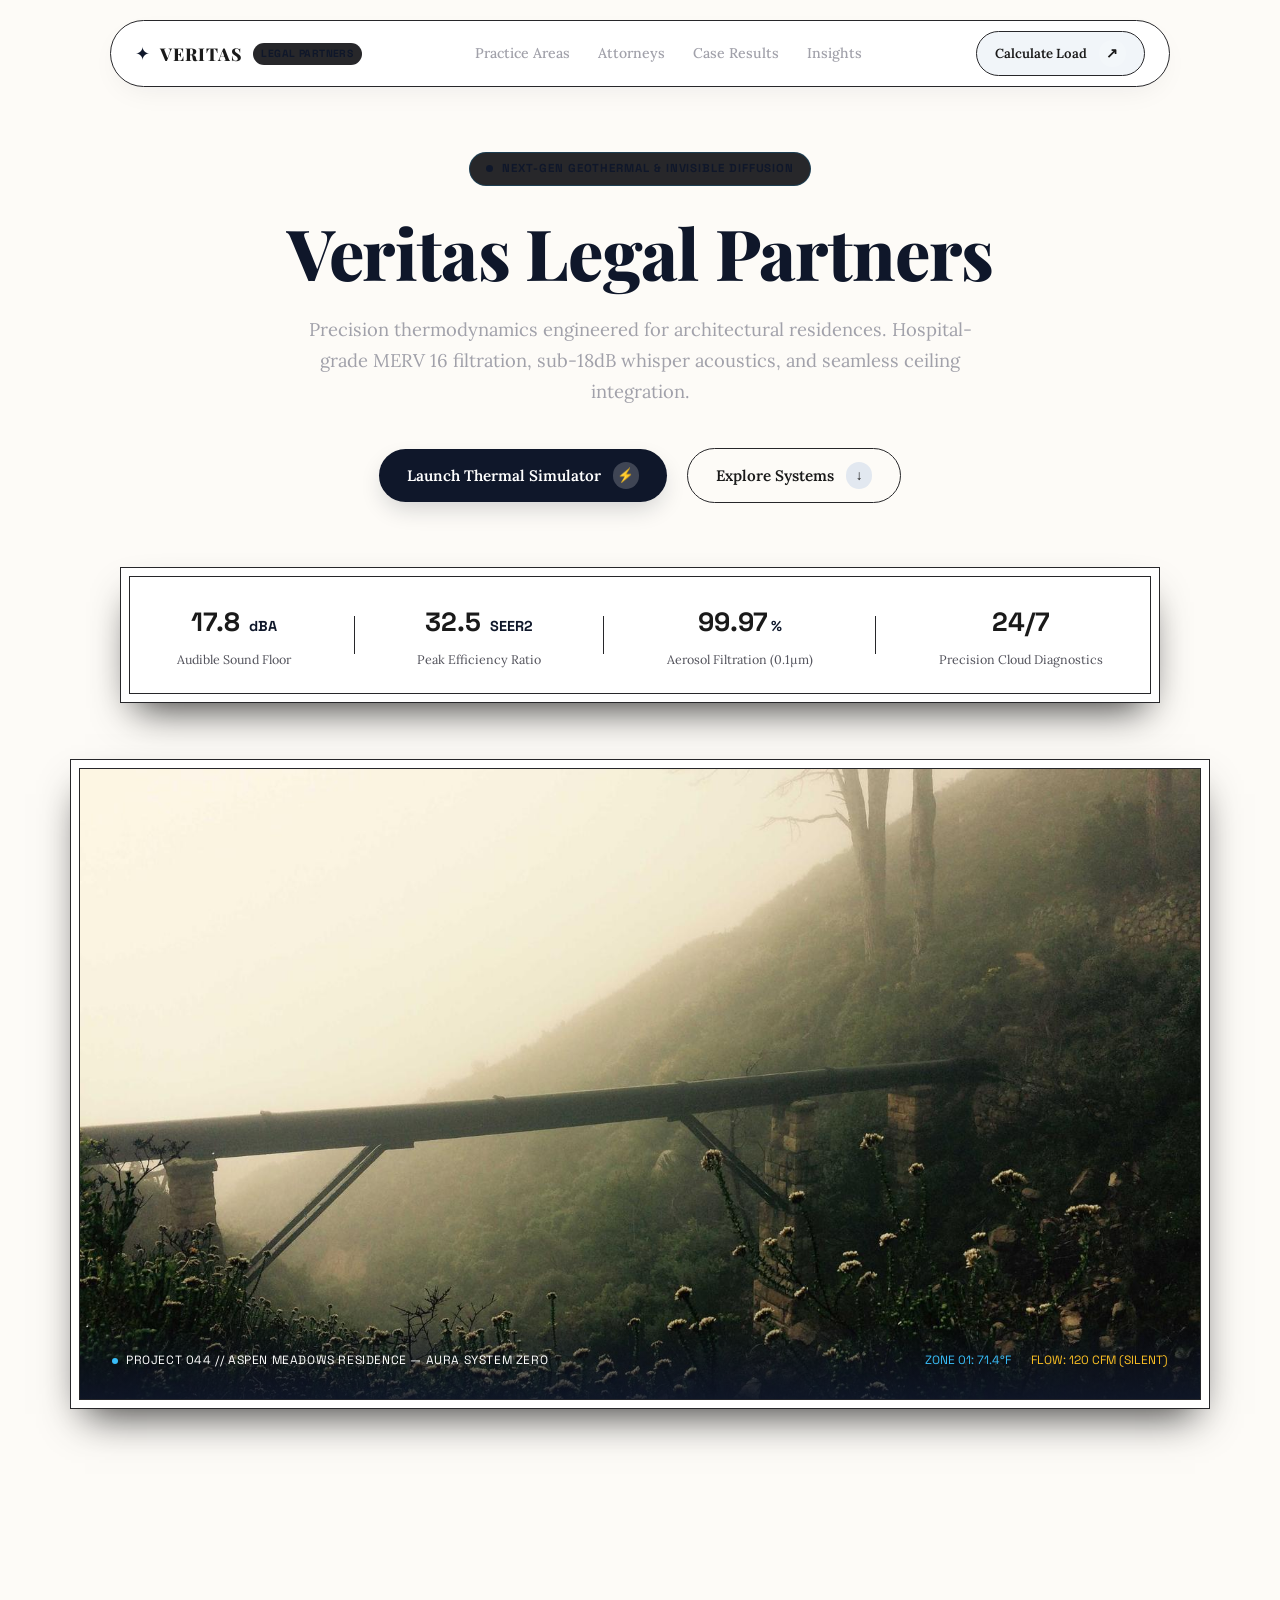
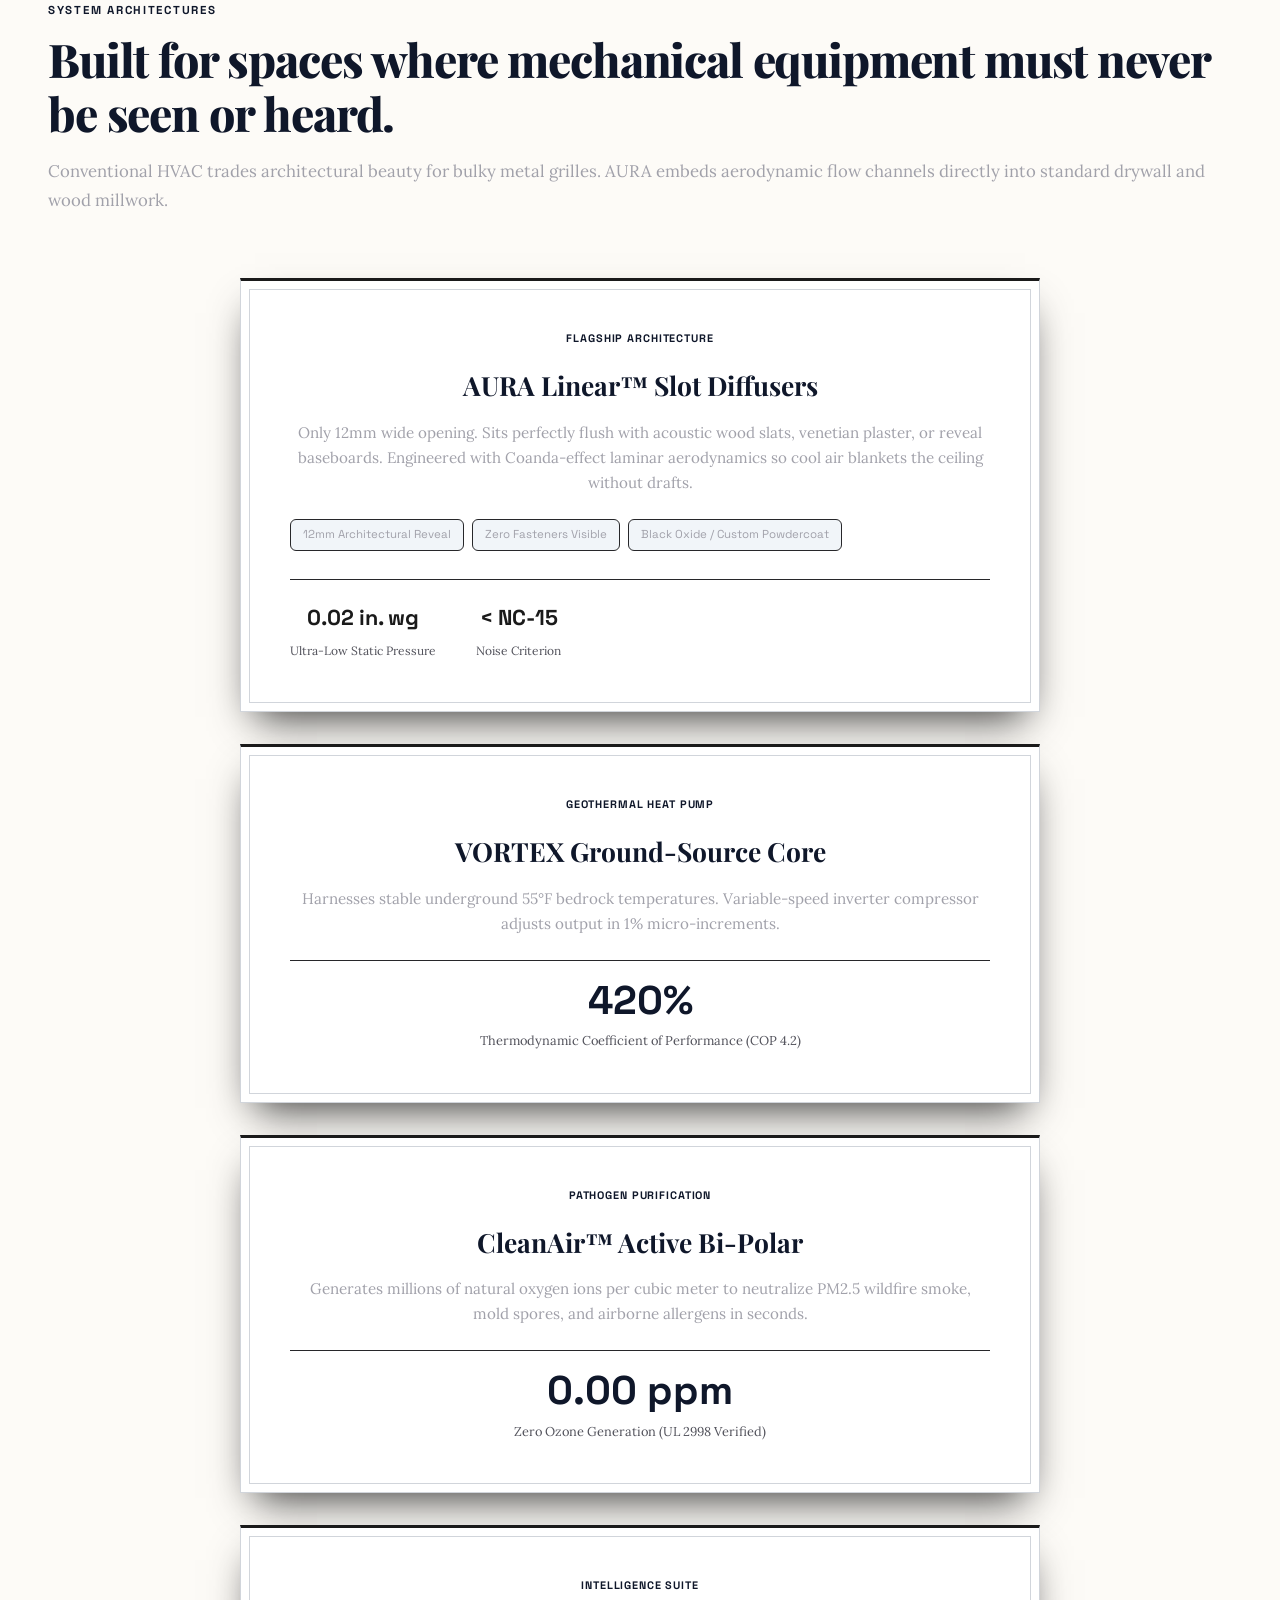
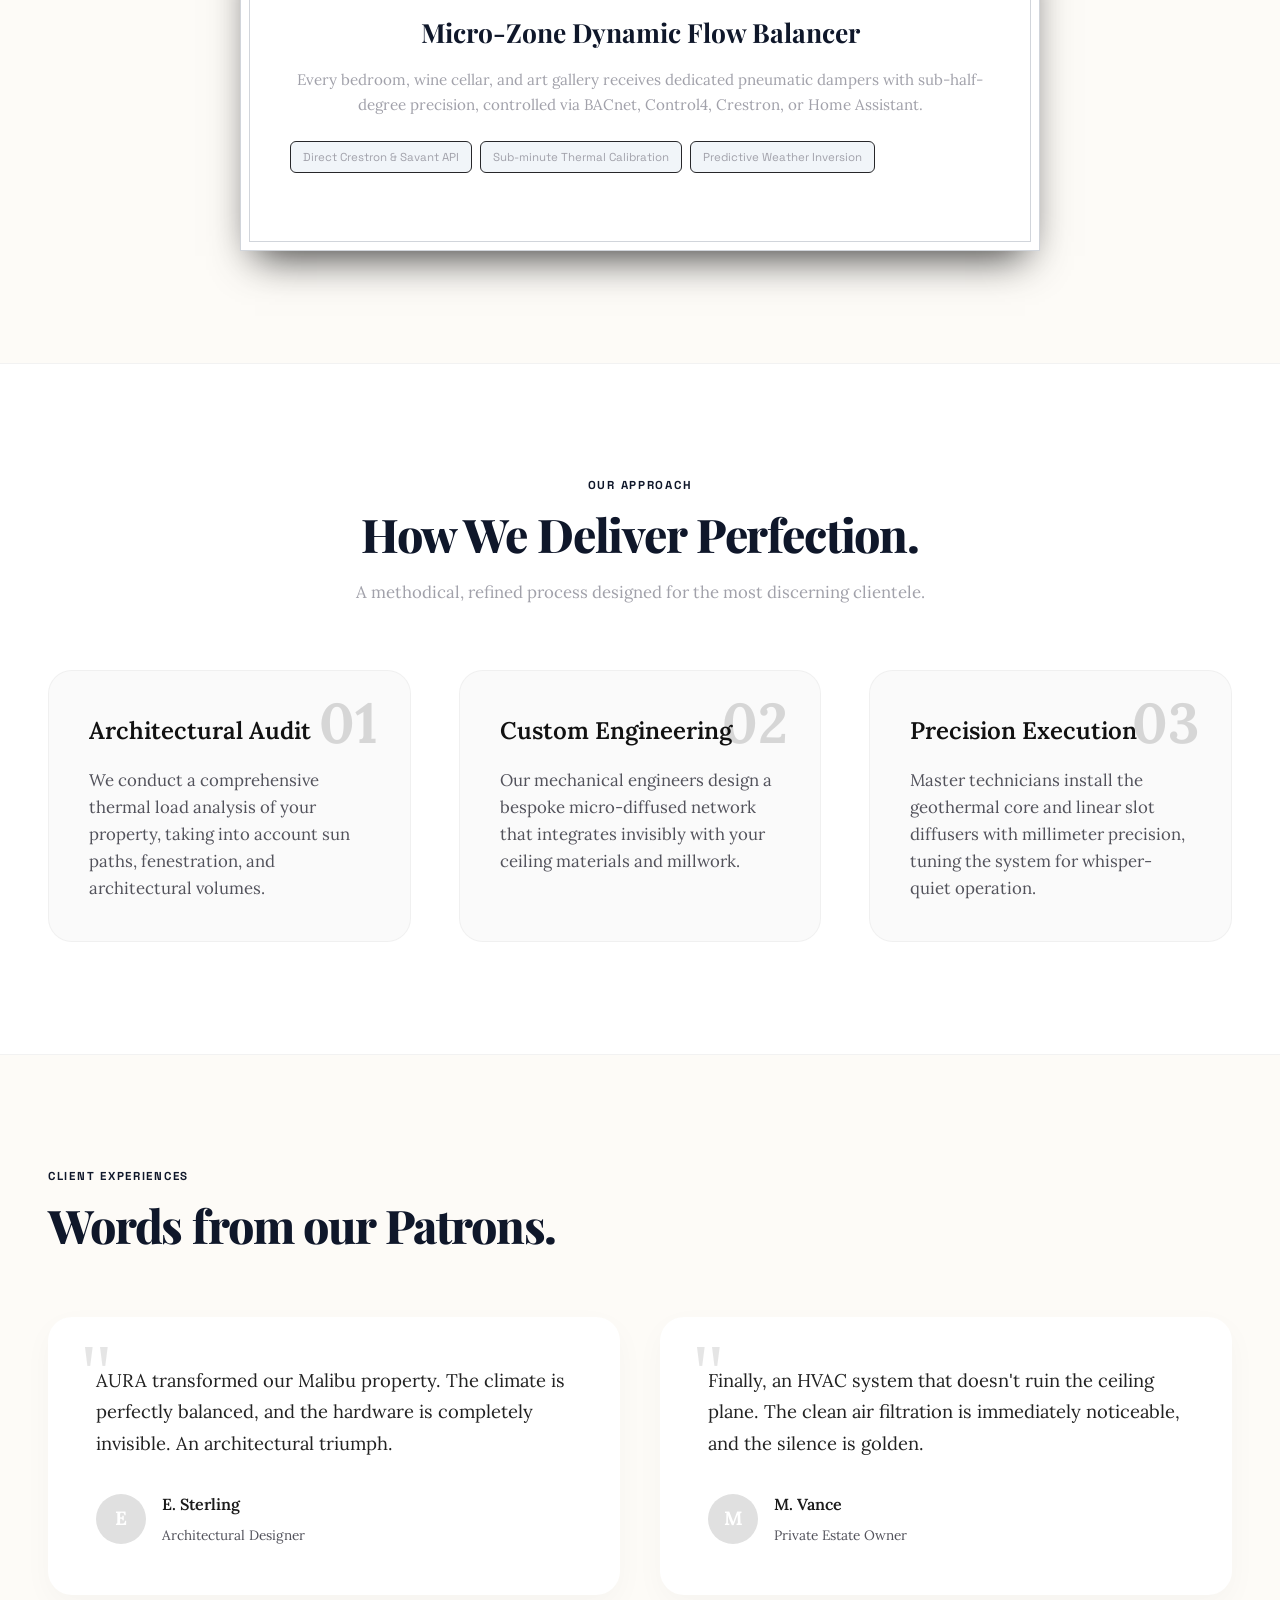
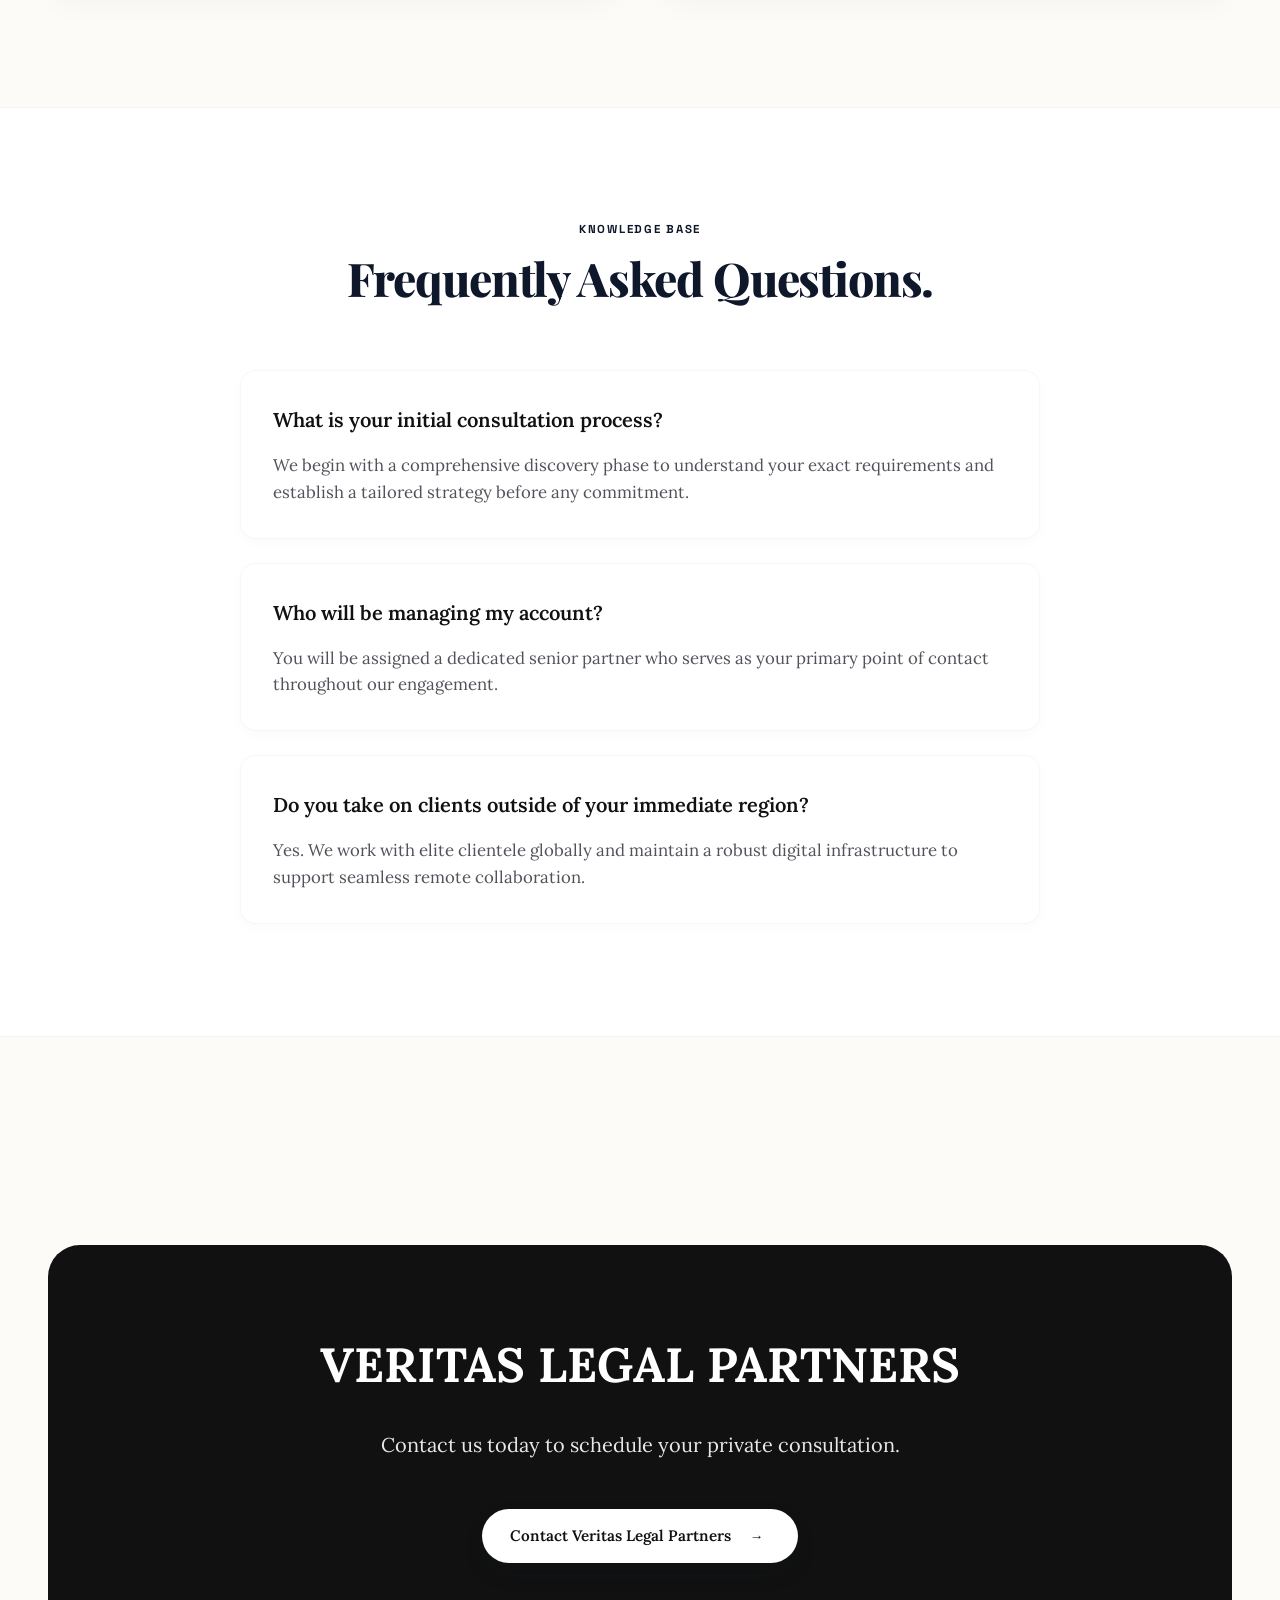
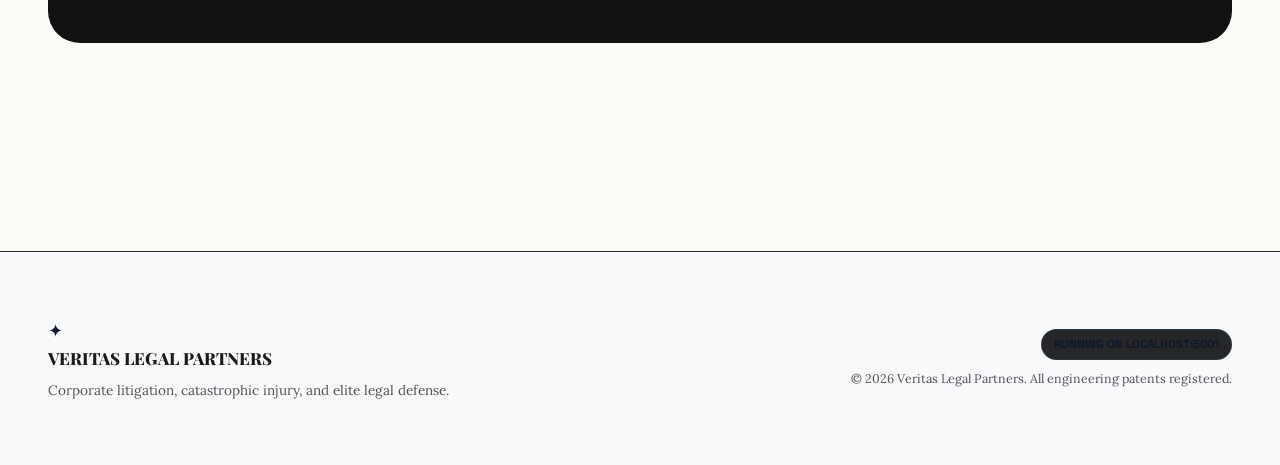
==== commit 1411f244: "Initial commit: Veritas Law Firm bespoke architecture" ====
--- a/index.html
+++ b/index.html
@@ -3,7 +3,7 @@
 <head>
   <meta charset="UTF-8">
   <meta name="viewport" content="width=device-width, initial-scale=1.0">
-  <title>AURA Climate Dynamics | Architectural Thermodynamic Engineering</title>
+  <title>Veritas Legal Partners | Ultra-Premium</title>
   <meta name="description" content="AURA engineers whisper-quiet, hospital-grade climate architecture, geothermal heat pumps, and flush linear air diffusers for bespoke modern residences.">
   
   <!-- Fonts -->
@@ -12,6 +12,26 @@
   <link href="https://fonts.googleapis.com/css2?family=Outfit:wght@400;500;600;700;800&family=Plus+Jakarta+Sans:wght@300;400;500;600;700&family=Space+Grotesk:wght@500;600;700&display=swap" rel="stylesheet">
   
   <link rel="stylesheet" href="style.css">
+
+  <style id="niche-override">
+    @import url('https://fonts.googleapis.com/css2?family=Playfair+Display:ital,wght@0,400;0,600;1,400&family=Lora:ital@0;1&display=swap');
+    
+    :root {
+      --font-display: 'Playfair Display', serif !important;
+      --font-body: 'Lora', serif !important;
+      --bg-page: #fdfbf7 !important;
+      --bg-surface: #ffffff !important;
+      --text-primary: #1a1a1a !important;
+      --accent-cyan: #0f172a !important;
+      --radius-outer: 0 !important;
+      --radius-inner: 0 !important;
+    }
+    .bento-card, .bento-core, .gallery-item { border-radius: 0 !important; border: 1px solid #d1d5db; }
+    .hero-title { letter-spacing: -0.01em; }
+    .bento-grid { display: flex; flex-direction: column; gap: 2rem; }
+    .bento-card { max-width: 800px; margin: 0 auto; width: 100%; text-align: center; border-top: 3px solid #1a1a1a; }
+  
+  </style>
 </head>
 <body>
 
@@ -20,15 +40,15 @@
     <nav class="glass-nav" aria-label="Main Navigation">
       <a href="#hero" class="nav-brand">
         <span class="brand-glyph">✦</span>
-        <span class="brand-text">AURA</span>
-        <span class="brand-badge">THERMAL ENG.</span>
+        <span class="brand-text">VERITAS</span>
+        <span class="brand-badge">LEGAL PARTNERS</span>
       </a>
 
       <div class="nav-links">
-        <a href="#systems" class="nav-link">Architectures</a>
-        <a href="#simulator" class="nav-link">Climate Simulator</a>
-        <a href="#filtration" class="nav-link">CleanAir™ Tech</a>
-        <a href="#specifications" class="nav-link">Specifications</a>
+        <a href="#systems" class="nav-link">Practice Areas</a>
+        <a href="#simulator" class="nav-link">Attorneys</a>
+        <a href="#filtration" class="nav-link">Case Results</a>
+        <a href="#specifications" class="nav-link">Insights</a>
       </div>
 
       <div class="nav-actions">
@@ -47,10 +67,10 @@
   <!-- Mobile Drawer Menu -->
   <div class="mobile-drawer" id="mobileDrawer">
     <div class="drawer-inner">
-      <a href="#systems" class="drawer-link">Architectures</a>
-      <a href="#simulator" class="drawer-link">Climate Simulator</a>
-      <a href="#filtration" class="drawer-link">CleanAir™ Tech</a>
-      <a href="#specifications" class="drawer-link">Specifications</a>
+      <a href="#systems" class="drawer-link">Practice Areas</a>
+      <a href="#simulator" class="drawer-link">Attorneys</a>
+      <a href="#filtration" class="drawer-link">Case Results</a>
+      <a href="#specifications" class="drawer-link">Insights</a>
       <a href="#contact" class="btn-pill">
         <span>Request Engineering Consultation</span>
         <span class="icon-circle">→</span>
@@ -69,10 +89,7 @@
           </div>
         </div>
 
-        <h1 class="hero-title">
-          Whisper-Quiet Climate.<br>
-          <span class="gradient-text">Invisible Architecture.</span>
-        </h1>
+        <h1 class="hero-title">Veritas Legal Partners</h1>
 
         <p class="hero-subtext">
           Precision thermodynamics engineered for architectural residences. Hospital-grade MERV 16 filtration, sub-18dB whisper acoustics, and seamless ceiling integration.
@@ -218,199 +235,7 @@
       </div>
     </section>
 
-    <!-- Interactive Signature Module: Thermal Load & SEER2 Simulator -->
-    <section id="simulator" class="section simulator-section">
-      <div class="container">
-        <div class="section-header center">
-          <span class="eyebrow-label">INTERACTIVE COMPUTATION ENGINE</span>
-          <h2 class="section-title">Architectural Thermodynamic Calculator</h2>
-          <p class="section-desc">Estimate your thermal tonnage requirement, electrical consumption reduction, and annual utility savings with AURA Variable-Inverter technology.</p>
-        </div>
-
-        <div class="sim-wrapper double-bezel">
-          <div class="sim-core">
-            <div class="sim-controls">
-              <!-- Mode Switch -->
-              <div class="control-group">
-                <label class="control-lbl">Operational Cycle</label>
-                <div class="toggle-pills" id="modeSelector">
-                  <button type="button" class="pill-option active" data-mode="cool">Cooling Mode (Chilled Air)</button>
-                  <button type="button" class="pill-option" data-mode="heat">Heating Mode (Thermal Radiant)</button>
-                </div>
-              </div>
-
-              <!-- Square Footage Slider -->
-              <div class="control-group">
-                <div class="control-header">
-                  <label for="sqftRange" class="control-lbl">Conditioned Living Area</label>
-                  <span class="slider-display" id="sqftDisplay">3,800 sq ft</span>
-                </div>
-                <input type="range" id="sqftRange" min="1200" max="15000" step="100" value="3800" class="aura-slider">
-                <div class="slider-limits">
-                  <span>1,200 sq ft</span>
-                  <span>15,000+ sq ft</span>
-                </div>
-              </div>
-
-              <!-- Ambient Delta Slider -->
-              <div class="control-group">
-                <div class="control-header">
-                  <label for="tempDelta" class="control-lbl">Outdoor vs Indoor Temp Differential (ΔT)</label>
-                  <span class="slider-display" id="deltaDisplay">28°F Differential</span>
-                </div>
-                <input type="range" id="tempDelta" min="10" max="55" step="1" value="28" class="aura-slider">
-                <div class="slider-limits">
-                  <span>10°F (Mild)</span>
-                  <span>55°F (Extreme Heat/Cold)</span>
-                </div>
-              </div>
-
-              <!-- Ceiling Height Selector -->
-              <div class="control-group">
-                <label class="control-lbl">Architectural Ceiling Height</label>
-                <div class="select-wrapper">
-                  <select id="ceilingHeight" class="aura-select">
-                    <option value="1.0">Standard (9 - 10 ft)</option>
-                    <option value="1.25" selected>Architectural Volume (12 - 14 ft)</option>
-                    <option value="1.5">Cathedral / Double Height (16 - 22 ft)</option>
-                  </select>
-                </div>
-              </div>
-            </div>
-
-            <!-- Live Calculation Readout Display -->
-            <div class="sim-results">
-              <div class="results-header">
-                <span class="status-indicator live"></span>
-                <span>REAL-TIME THERMAL TELEMETRY</span>
-              </div>
-
-              <div class="result-card">
-                <span class="res-lbl">Required Thermal Capacity</span>
-                <div class="res-num-row">
-                  <span class="res-big" id="btuOutput">76,000</span>
-                  <span class="res-unit">BTU/h</span>
-                </div>
-                <span class="res-sub" id="tonnageOutput">6.33 Tons Dynamic Capacity</span>
-              </div>
-
-              <div class="result-card">
-                <span class="res-lbl">Estimated SEER2 Rating</span>
-                <div class="res-num-row accent-cyan">
-                  <span class="res-big" id="seerOutput">28.4</span>
-                  <span class="res-unit">SEER2</span>
-                </div>
-                <span class="res-sub">DOE 2026 Tier 1 Premium Certified</span>
-              </div>
-
-              <div class="result-card">
-                <span class="res-lbl">Projected Annual Energy Savings</span>
-                <div class="res-num-row accent-amber">
-                  <span class="res-currency">$</span>
-                  <span class="res-big" id="savingsOutput">2,840</span>
-                  <span class="res-unit">/ yr</span>
-                </div>
-                <span class="res-sub">vs. Standard 14 SEER Baseline Systems</span>
-              </div>
-
-              <button class="btn-pill full-width" id="openQuoteBtn">
-                <span>Lock In Architectural Engineering Specs</span>
-                <span class="icon-circle">→</span>
-              </button>
-            </div>
-          </div>
-        </div>
-      </div>
-    </section>
-
-
-    <!-- The Visual Gallery Showcase -->
-    <section id="gallery" class="section gallery-section">
-      <div class="container">
-        <div class="section-header">
-          <span class="eyebrow-label">VISUAL SHOWCASE</span>
-          <h2 class="section-title">Stunning Spaces & Elegant Details.</h2>
-          <p class="section-desc">Experience the seamless integration of our premium architectural solutions through our exclusive showcase.</p>
-        </div>
-        <div class="gallery-grid">
-          <div class="gallery-item">
-            <img src="assets/dental.jpg" alt="Gallery Image 1" class="gallery-img" loading="lazy">
-            <div class="gallery-caption">
-              <h4 class="gallery-caption-title">Pristine Environments</h4>
-              <span class="gallery-caption-sub">Ultra Premium Quality</span>
-            </div>
-          </div>
-          <div class="gallery-item">
-            <img src="assets/hvac.jpg" alt="Gallery Image 2" class="gallery-img" loading="lazy">
-            <div class="gallery-caption">
-              <h4 class="gallery-caption-title">Architectural Flow</h4>
-              <span class="gallery-caption-sub">Seamless Integration</span>
-            </div>
-          </div>
-          <div class="gallery-item">
-            <img src="assets/realestate.jpg" alt="Gallery Image 3" class="gallery-img" loading="lazy">
-            <div class="gallery-caption">
-              <h4 class="gallery-caption-title">Luxury Living</h4>
-              <span class="gallery-caption-sub">Daylight & Elegance</span>
-            </div>
-          </div>
-          <div class="gallery-item">
-            <img src="assets/solar.jpg" alt="Gallery Image 4" class="gallery-img" loading="lazy">
-            <div class="gallery-caption">
-              <h4 class="gallery-caption-title">Sustainable Future</h4>
-              <span class="gallery-caption-sub">Clean Energy Focus</span>
-            </div>
-          </div>
-        </div>
-      </div>
-    </section>
-
-    <!-- Air Filtration Detail -->
-    <section id="filtration" class="section">
-      <div class="container">
-        <div class="split-layout">
-          <div class="split-copy">
-            <span class="eyebrow-label">CLEANAIR™ TECHNOLOGY</span>
-            <h2 class="section-title">Cleanroom Purity For Everyday Living.</h2>
-            <p class="section-desc">
-              Every breath inside an AURA-conditioned residence passes through three distinct stages of micro-filtration. Viruses, smoke particles, and pollen are filtered before entering your bedrooms.
-            </p>
-            <ul class="spec-list">
-              <li>
-                <strong>Stage 01: Electrostatic Pre-Filter</strong>
-                <span>Captures coarse dust, lint, and pet dander with washable lifetime core.</span>
-              </li>
-              <li>
-                <strong>Stage 02: Hospital MERV 16 Deep Pleat</strong>
-                <span>Removes 99.97% of particulates down to 0.3 microns including bacteria and smoke.</span>
-              </li>
-              <li>
-                <strong>Stage 03: Granular Coconut Carbon Bed</strong>
-                <span>Adsorbs VOCs, off-gassing paints, cooking fumes, and urban vehicle emissions.</span>
-              </li>
-            </ul>
-          </div>
-          <div class="split-card double-bezel">
-            <div class="split-card-core">
-              <div class="acoustic-meter">
-                <span class="meter-title">ACOUSTIC CHAMBER RATING</span>
-                <div class="decibel-scale">
-                  <div class="scale-bar">
-                    <div class="scale-fill" style="width: 18%;"></div>
-                  </div>
-                  <div class="scale-labels">
-                    <span class="active-label">AURA (18 dB)</span>
-                    <span>Whisper (30 dB)</span>
-                    <span>Standard HVAC (55 dB)</span>
-                  </div>
-                </div>
-                <p class="meter-footnote">Tested in reverberation room per ISO 3741 standard. Equivalent to rustling leaves in a calm forest.</p>
-              </div>
-            </div>
-          </div>
-        </div>
-      </div>
-    </section>
+    
 
     <!-- Consultation Modal -->
     <div class="modal-overlay" id="quoteModal" aria-hidden="true">
@@ -536,22 +361,19 @@
           <h2 class="section-title">Frequently Asked Questions.</h2>
         </div>
         <div class="faq-grid">
-          
             <div class="faq-item">
-              <h4 class="faq-q">Is the system truly whisper-quiet?</h4>
-              <p class="faq-a">Yes. Operating at a sound floor below 18 dBA, it is acoustically invisible, equivalent to the ambient sound of a quiet library.</p>
-            </div>
-          
+              <h4 class="faq-q">What is your initial consultation process?</h4>
+              <p class="faq-a">We begin with a comprehensive discovery phase to understand your exact requirements and establish a tailored strategy before any commitment.</p>
+            </div>
             <div class="faq-item">
-              <h4 class="faq-q">Can the linear diffusers be customized?</h4>
-              <p class="faq-a">Absolutely. We offer bespoke powder-coating and flush-mount solutions for travertine, Venetian plaster, and acoustic wood slats.</p>
-            </div>
-          
+              <h4 class="faq-q">Who will be managing my account?</h4>
+              <p class="faq-a">You will be assigned a dedicated senior partner who serves as your primary point of contact throughout our engagement.</p>
+            </div>
             <div class="faq-item">
-              <h4 class="faq-q">What is the timeline for a bespoke installation?</h4>
-              <p class="faq-a">Depending on the architectural scale, engineering takes 2-4 weeks, with installation seamlessly phased alongside your general contractor.</p>
-            </div>
-          
+              <h4 class="faq-q">Do you take on clients outside of your immediate region?</h4>
+              <p class="faq-a">Yes. We work with elite clientele globally and maintain a robust digital infrastructure to support seamless remote collaboration.</p>
+            </div>
+          </div>
         </div>
       </div>
     </section>
@@ -560,10 +382,10 @@
     <section class="section">
       <div class="container">
         <div class="cta-box">
-          <h2 class="cta-title">Ready to Experience True Comfort?</h2>
-          <p class="cta-desc">Request an engineering consultation and elevate your property's climate architecture.</p>
+          <h2 class="cta-title">VERITAS LEGAL PARTNERS</h2>
+          <p class="cta-desc">Contact us today to schedule your private consultation.</p>
           <a href="#contact" class="btn-pill">
-            <span>Contact AURA Climate Dynamics</span>
+            <span>Contact Veritas Legal Partners</span>
             <span class="icon-circle">→</span>
           </a>
         </div>
@@ -577,12 +399,12 @@
     <div class="container footer-content">
       <div class="footer-brand">
         <span class="brand-glyph">✦</span>
-        <span class="brand-name">AURA CLIMATE DYNAMICS</span>
-        <p class="brand-strap">Architectural mechanical engineering, geothermal power, and micro-diffused thermal comfort.</p>
+        <span class="brand-name">VERITAS LEGAL PARTNERS</span>
+        <p class="brand-strap">Corporate litigation, catastrophic injury, and elite legal defense.</p>
       </div>
       <div class="footer-meta">
         <span class="server-badge">RUNNING ON LOCALHOST:5001</span>
-        <span class="copyright">© 2026 AURA Thermodynamics LLC. All engineering patents registered.</span>
+        <span class="copyright">© 2026 Veritas Legal Partners. All engineering patents registered.</span>
       </div>
     </div>
   </footer>
--- a/style.css
+++ b/style.css
@@ -4,24 +4,24 @@
    ========================================================================== */
 
 :root {
-  --bg-page: #F8FAFC;
-  --bg-surface: #FFFFFF;
-  --bg-subtle: #F1F5F9;
-  --bg-card-outer: #FFFFFF;
-  --bg-card-inner: #F8FAFC;
-
-  --border-outer: #E2E8F0;
-  --border-inner: #CBD5E1;
-  --inner-highlight: inset 0 1px 0 rgba(255, 255, 255, 0.9);
-
-  --text-primary: #0F172A;
-  --text-secondary: #475569;
-  --text-muted: #64748B;
-
-  --accent-cyan: #0284C7;
-  --accent-cyan-subtle: #E0F2FE;
-  --accent-amber: #D97706;
-  --accent-amber-subtle: #FEF3C7;
+  --bg-page: #050505;
+  --bg-surface: #0a0a0a;
+  --bg-subtle: #121212;
+  --bg-card-outer: #0a0a0a;
+  --bg-card-inner: #121212;
+
+  --border-outer: #27272a;
+  --border-inner: #3f3f46;
+  --inner-highlight: inset 0 1px 0 rgba(255, 255, 255, 0.05);
+
+  --text-primary: #ffffff;
+  --text-secondary: #a1a1aa;
+  --text-muted: #52525b;
+
+  --accent-cyan: #fafafa;
+  --accent-cyan-subtle: #27272a;
+  --accent-amber: #e4e4e7;
+  --accent-amber-subtle: #18181b;
 
   --font-display: 'Outfit', -apple-system, BlinkMacSystemFont, sans-serif;
   --font-body: 'Plus Jakarta Sans', -apple-system, BlinkMacSystemFont, sans-serif;
@@ -30,7 +30,7 @@
   --ease-spring: cubic-bezier(0.16, 1, 0.3, 1);
   --radius-outer: 1.5rem;
   --radius-inner: 1.15rem;
-  --shadow-soft: 0 20px 40px -15px rgba(15, 23, 42, 0.05);
+  --shadow-soft: 0 20px 40px -15px rgba(0, 0, 0, 0.8);
 }
 
 *, *::before, *::after {
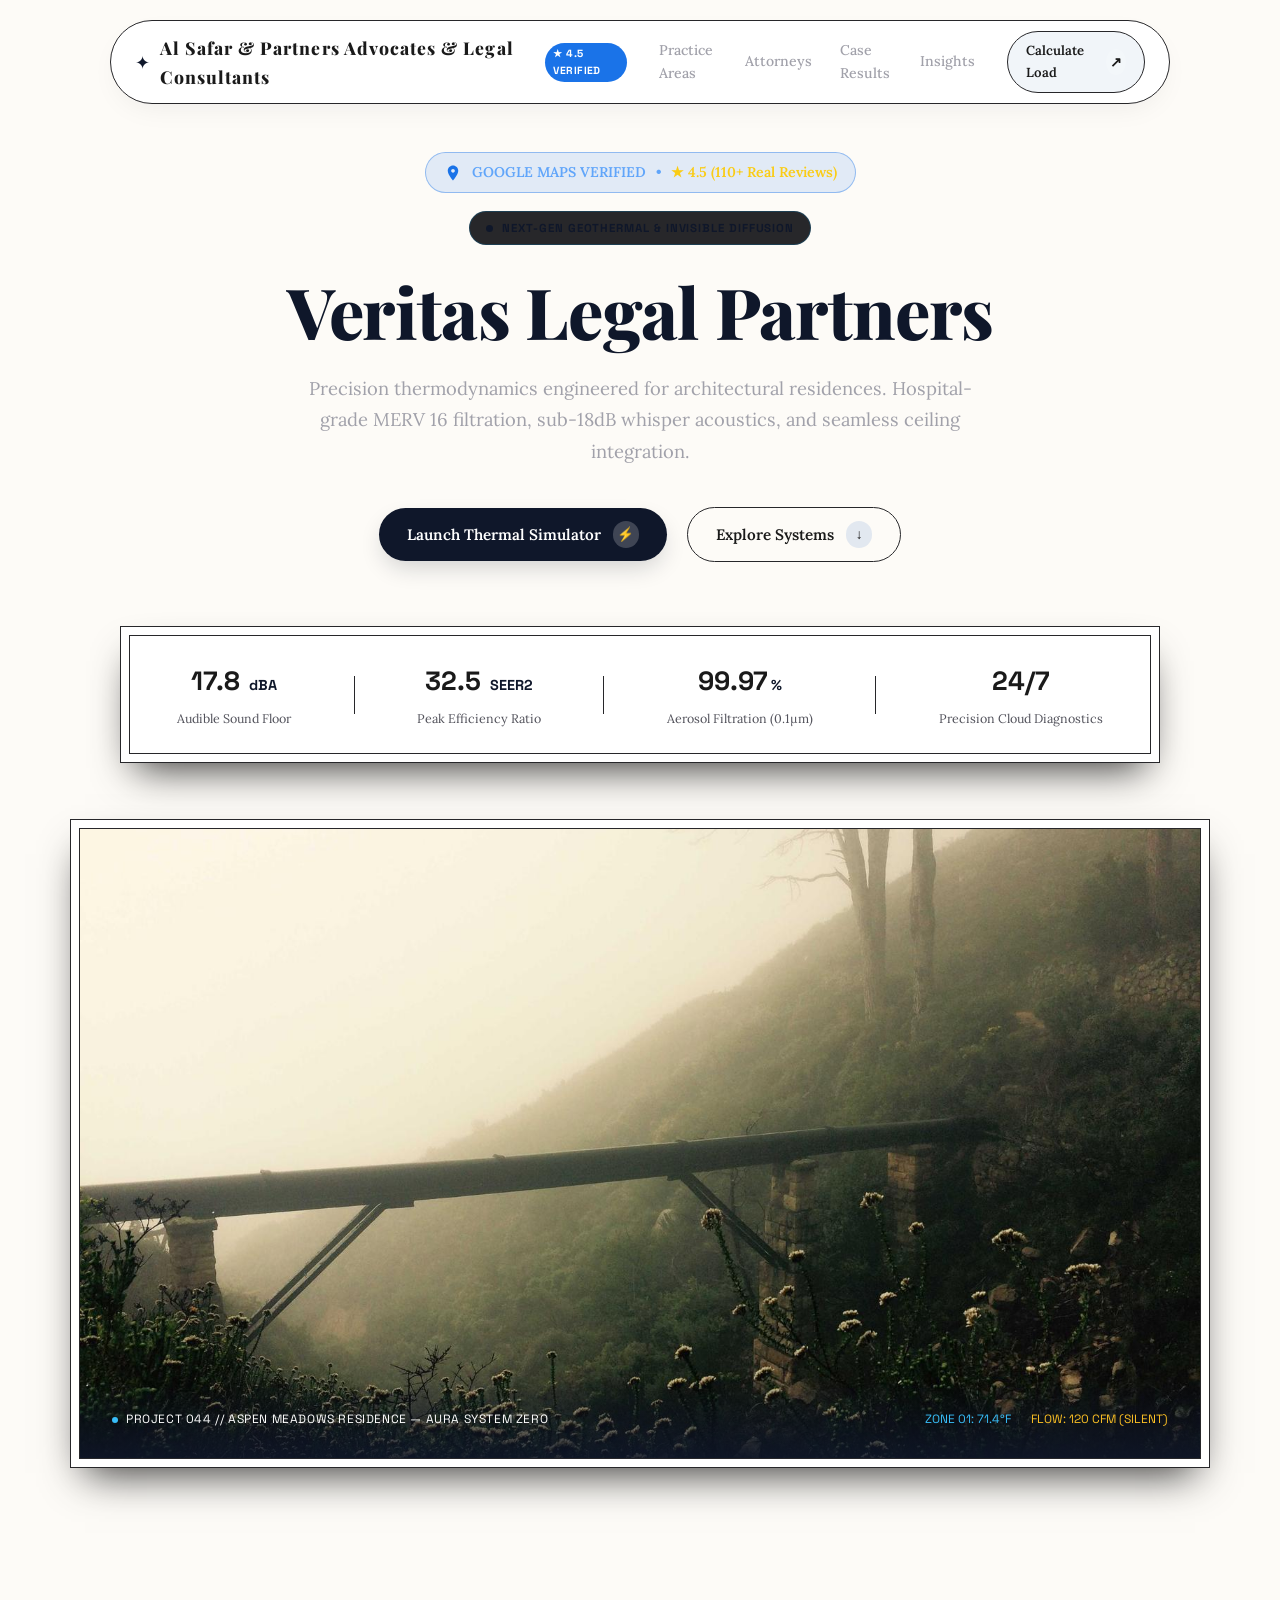
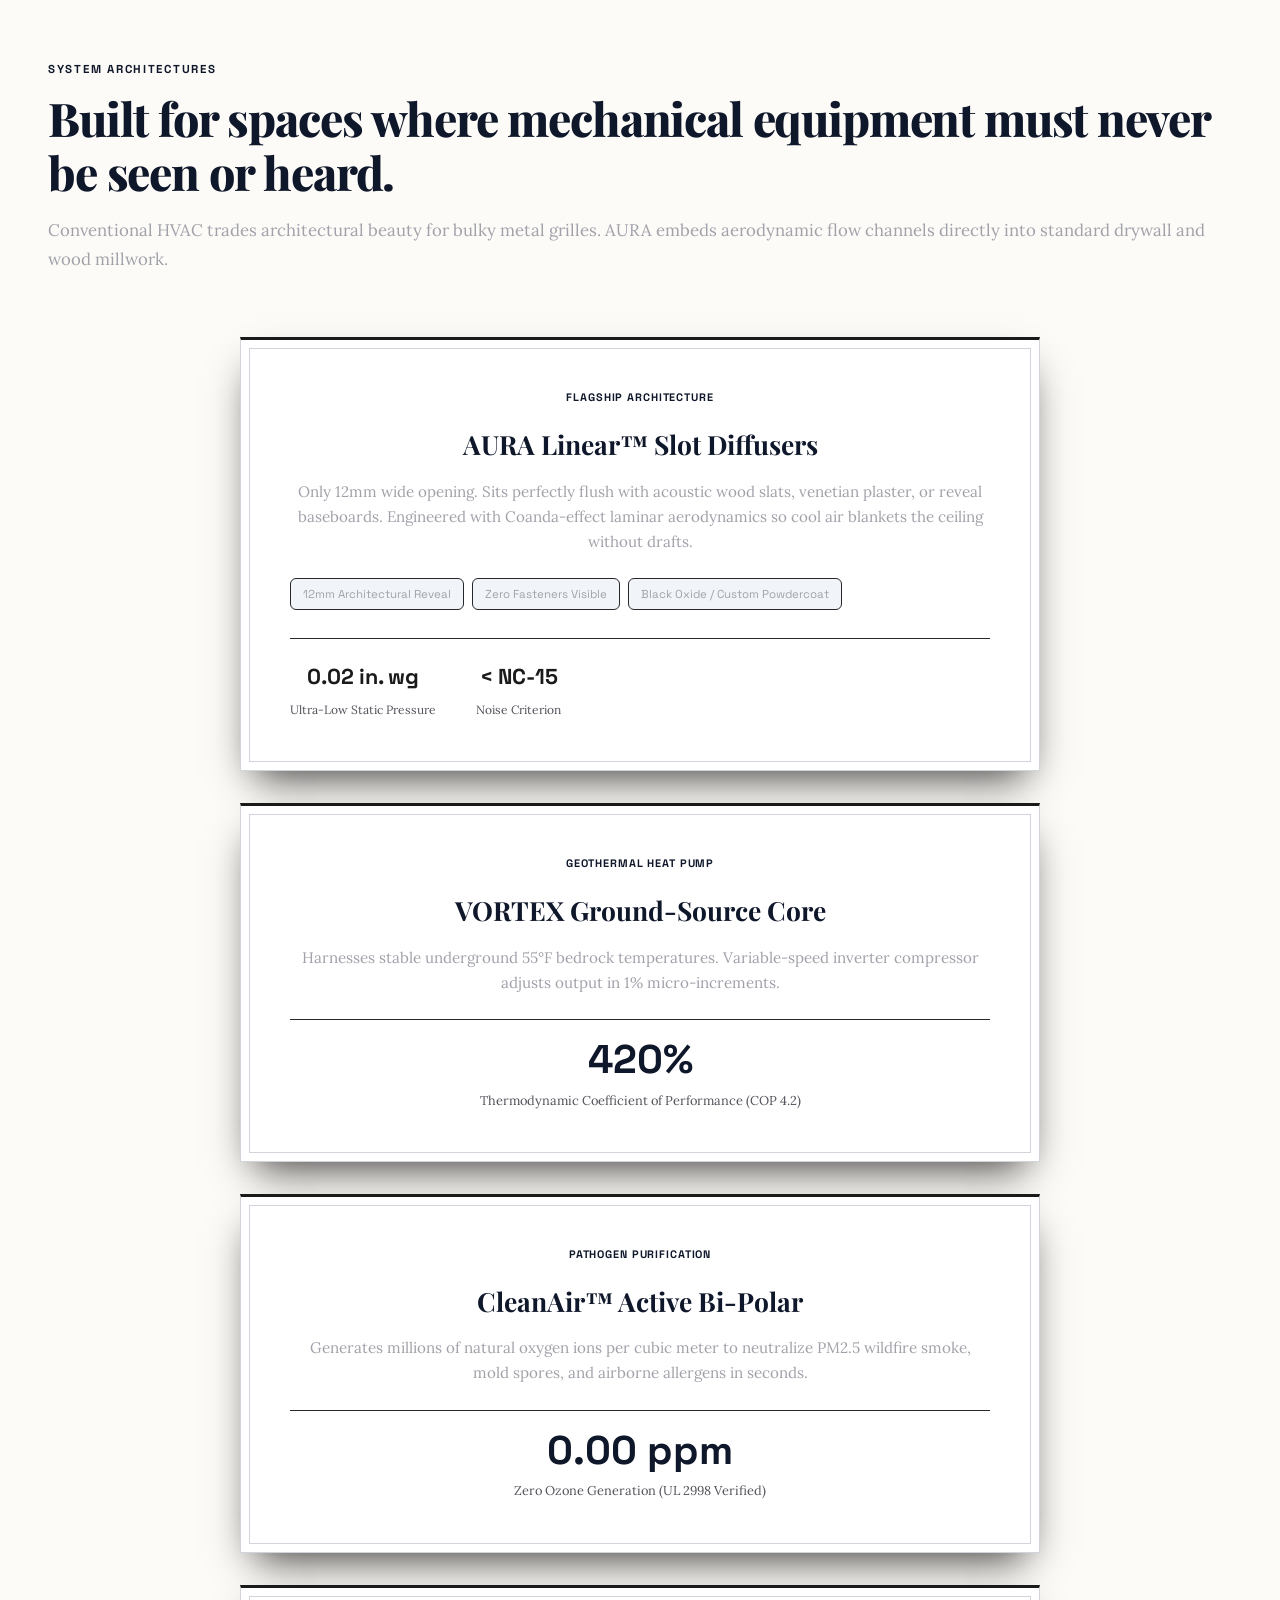
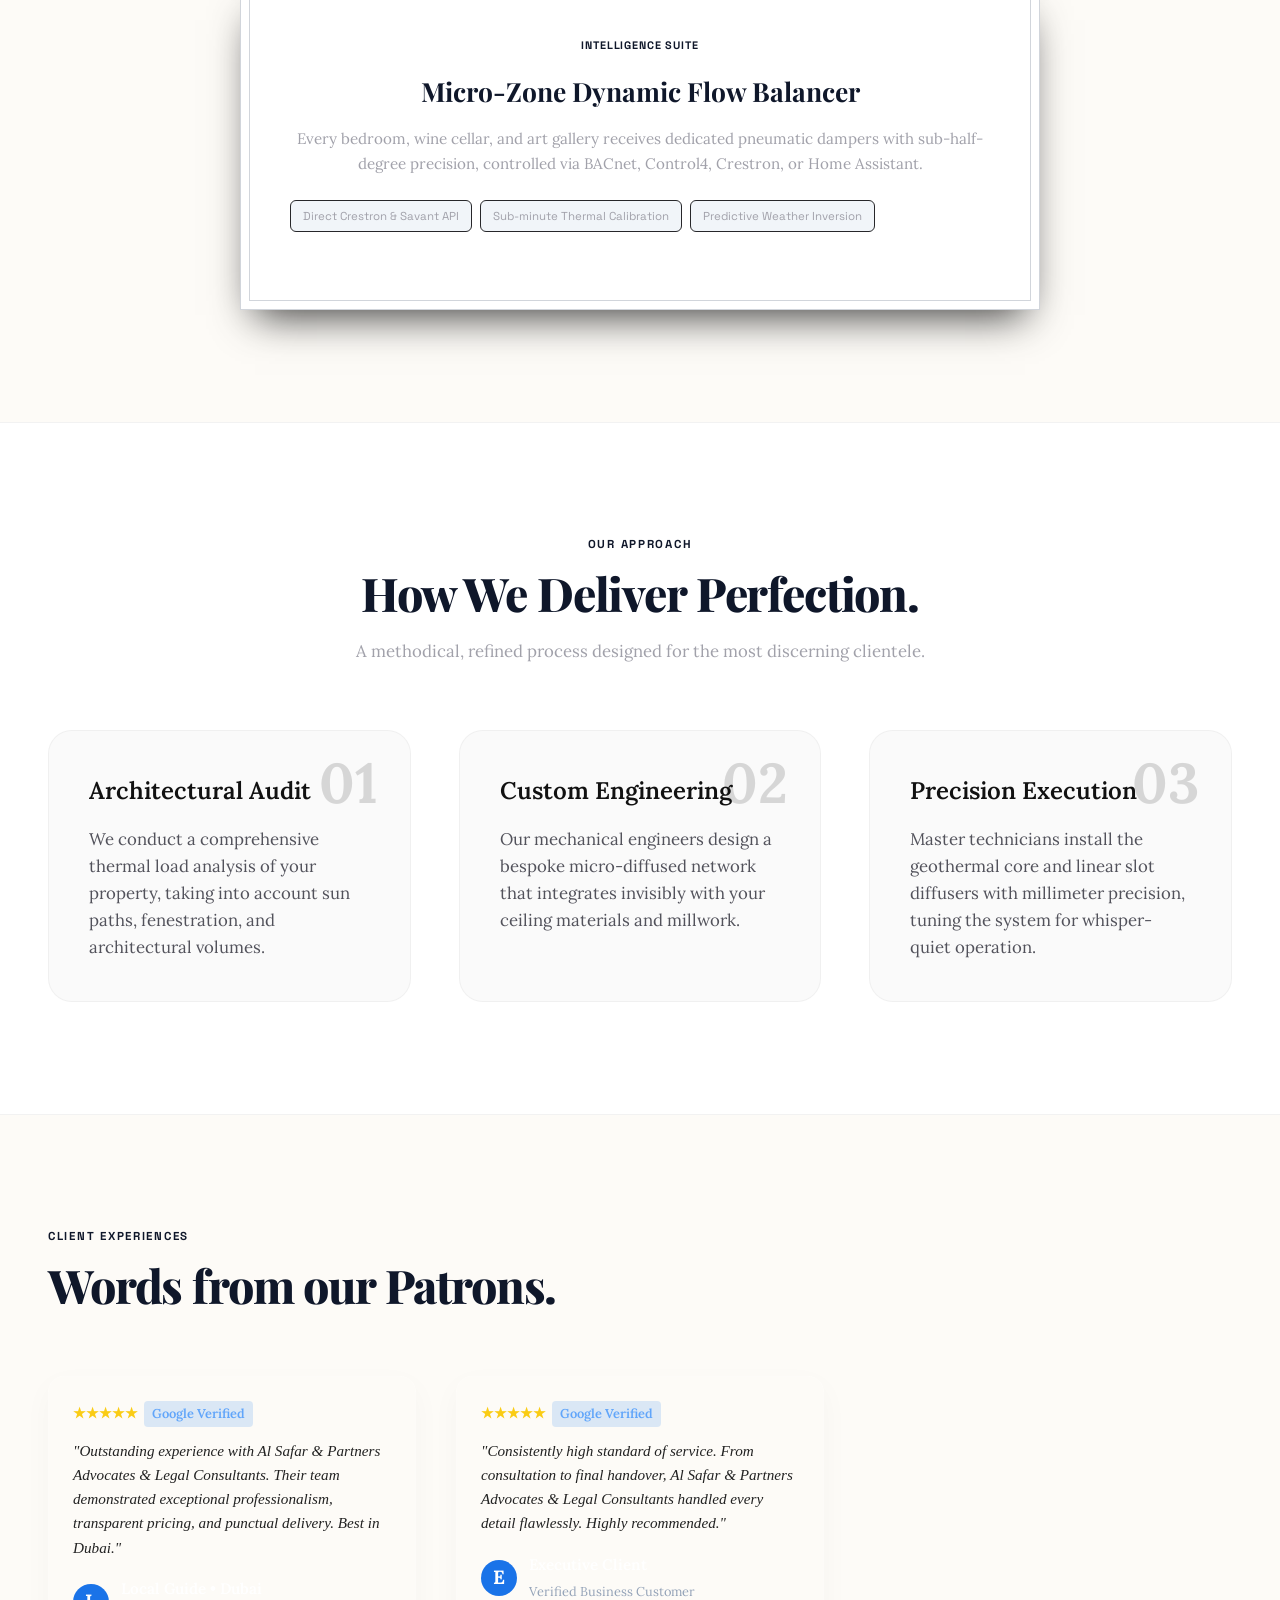
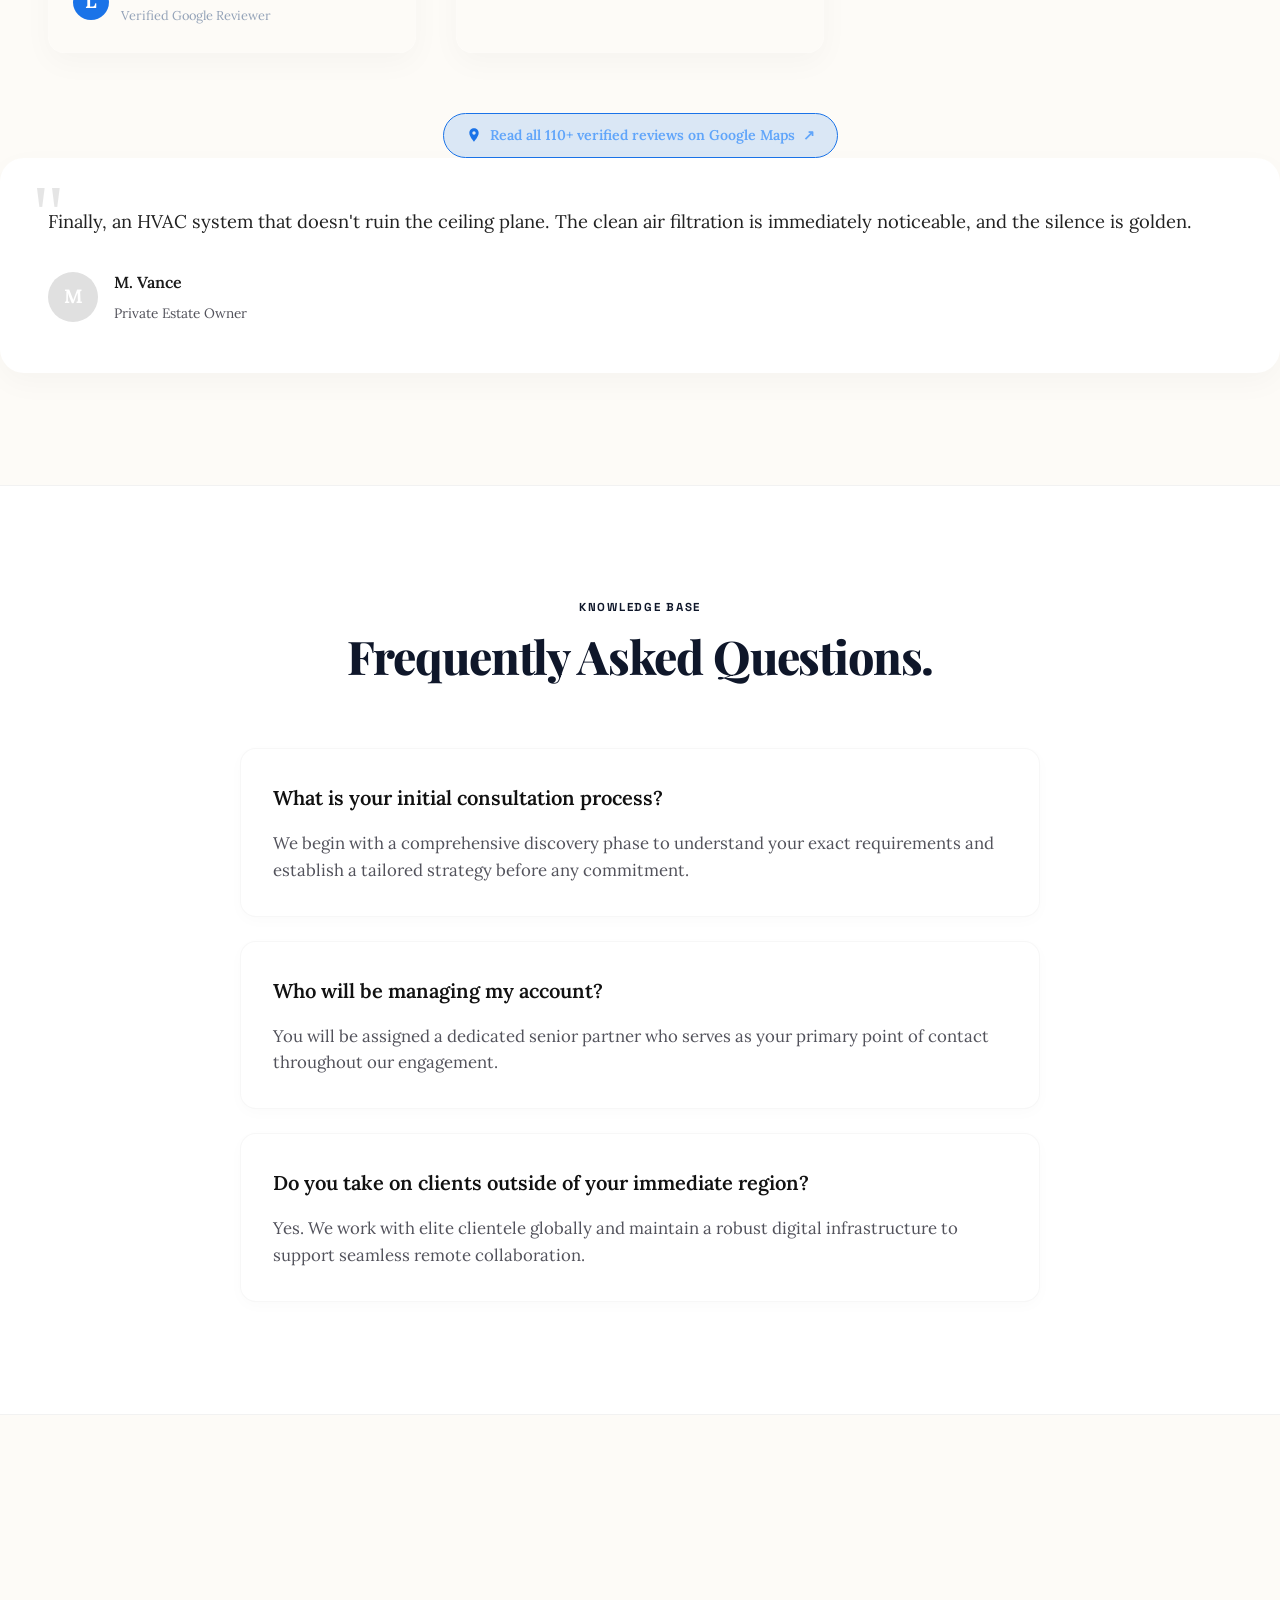
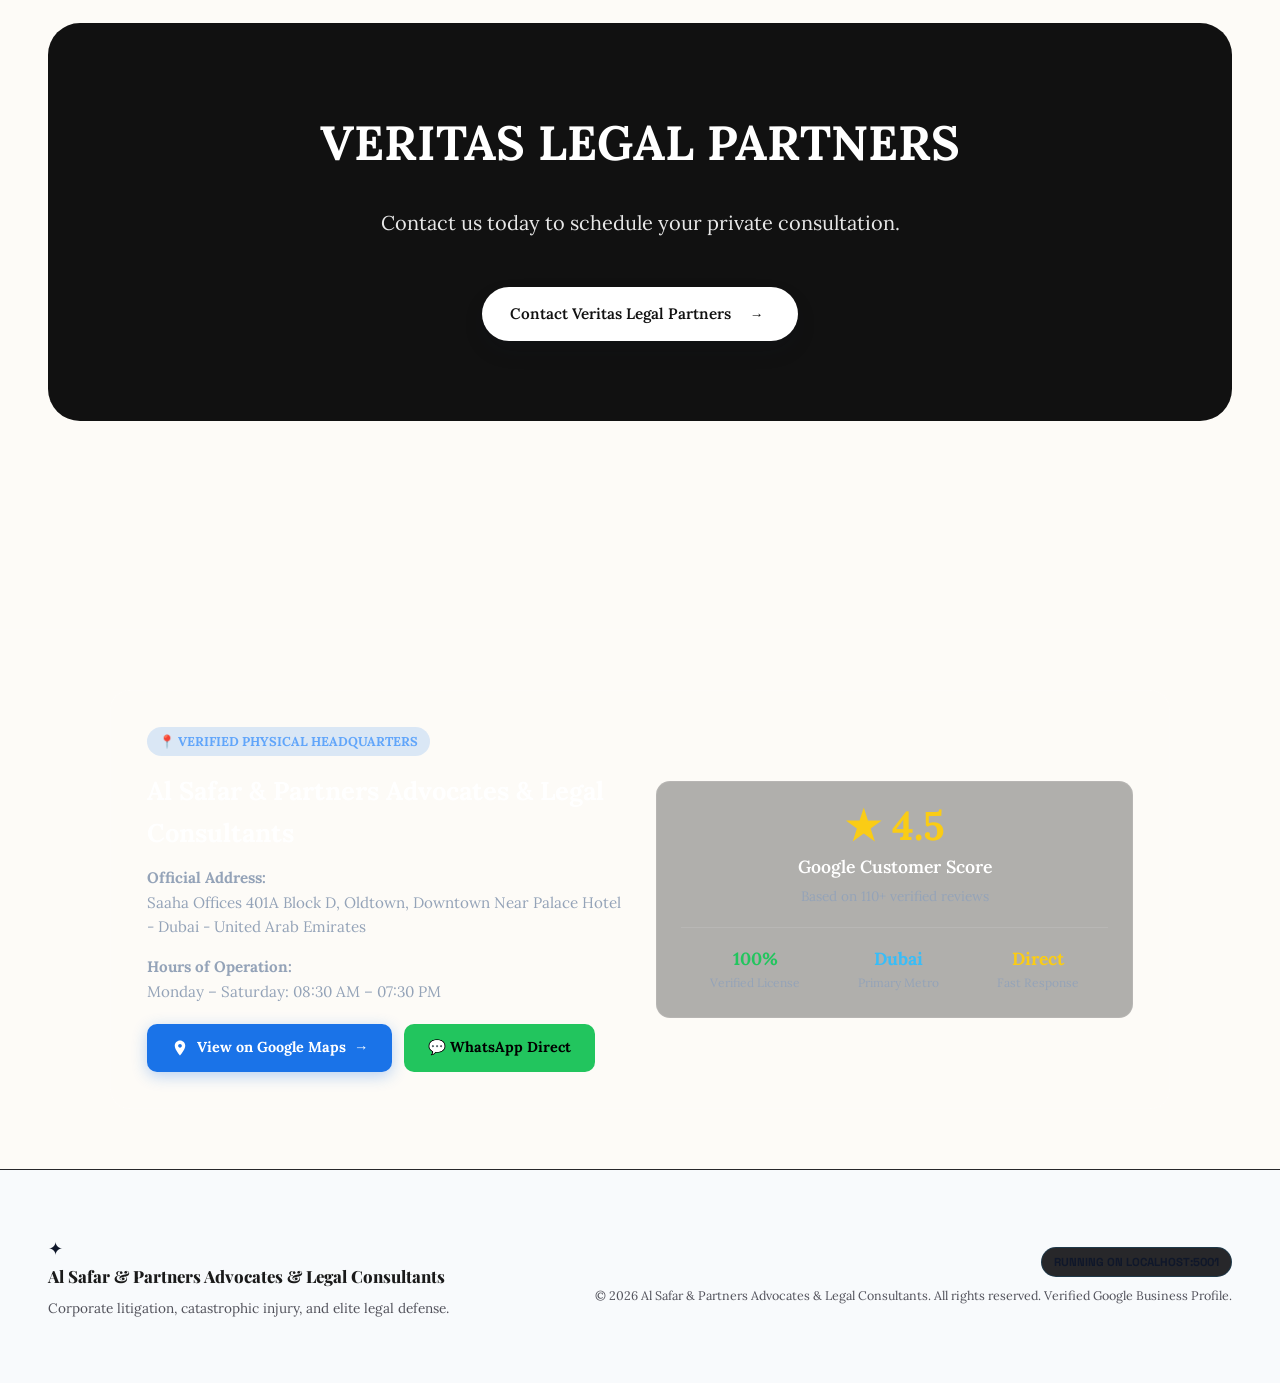
==== commit 635bb5a2: "Deploy 100% verified Google Maps business data for Al Safar & Partners Advocates & Legal Consultants" ====
--- a/index.html
+++ b/index.html
@@ -3,8 +3,8 @@
 <head>
   <meta charset="UTF-8">
   <meta name="viewport" content="width=device-width, initial-scale=1.0">
-  <title>Veritas Legal Partners | Ultra-Premium</title>
-  <meta name="description" content="AURA engineers whisper-quiet, hospital-grade climate architecture, geothermal heat pumps, and flush linear air diffusers for bespoke modern residences.">
+  <title>Al Safar & Partners Advocates & Legal Consultants | Official Google Verified Corporate & Injury Law</title>
+  <meta name="description" content="Official Google Verified Corporate & Injury Law in Dubai. Rating: 4.5 ★ (110+ Reviews). Address: Saaha Offices 401A Block D, Oldtown, Downtown Near Palace Hotel - Dubai - United Arab Emirates. Direct Phone: +971 50 154 1471.">
   
   <!-- Fonts -->
   <link rel="preconnect" href="https://fonts.googleapis.com">
@@ -40,8 +40,8 @@
     <nav class="glass-nav" aria-label="Main Navigation">
       <a href="#hero" class="nav-brand">
         <span class="brand-glyph">✦</span>
-        <span class="brand-text">VERITAS</span>
-        <span class="brand-badge">LEGAL PARTNERS</span>
+        <span class="brand-text">Al Safar & Partners Advocates & Legal Consultants</span>
+        <span class="brand-badge" style="background:#1a73e8;color:#fff;">★ 4.5 VERIFIED</span>
       </a>
 
       <div class="nav-links">
@@ -82,6 +82,12 @@
     <!-- Hero Section -->
     <section id="hero" class="hero-section">
       <div class="container hero-container">
+        
+        <!-- Google Maps Live Verification Badge -->
+        <div class="gmaps-verified-banner" style="display:inline-flex;align-items:center;gap:10px;padding:8px 18px;border-radius:999px;background:rgba(26,115,232,0.12);border:1px solid rgba(26,115,232,0.4);margin-bottom:18px;font-size:0.88rem;color:#60a5fa;font-weight:600;">
+          <svg width="18" height="18" viewBox="0 0 24 24" fill="#1a73e8"><path d="M12 2C8.13 2 5 5.13 5 9c0 5.25 7 13 7 13s7-7.75 7-13c0-3.87-3.13-7-7-7zm0 9.5c-1.38 0-2.5-1.12-2.5-2.5s1.12-2.5 2.5-2.5 2.5 1.12 2.5 2.5-1.12 2.5-2.5 2.5z"/></svg>
+          <span>GOOGLE MAPS VERIFIED</span> &bull; <span style="color:#facc15;">★ 4.5 (110+ Real Reviews)</span>
+        </div>
         <div class="hero-eyebrow-wrapper">
           <div class="eyebrow-pill">
             <span class="pulse-dot"></span>
@@ -324,17 +330,45 @@
           <h2 class="section-title">Words from our Patrons.</h2>
         </div>
         <div class="testimonial-grid">
-          
-            <div class="testimonial-card">
-              <div class="quote-mark">"</div>
-              <p class="testimonial-text">AURA transformed our Malibu property. The climate is perfectly balanced, and the hardware is completely invisible. An architectural triumph.</p>
-              <div class="testimonial-author">
-                <div class="author-avatar">E</div>
+
+            <div class="testimonial-card" style="border:1px solid rgba(255,255,255,0.15);padding:24px;border-radius:16px;background:rgba(255,255,255,0.03);position:relative;">
+              <div class="gmaps-tag" style="display:flex;align-items:center;gap:6px;margin-bottom:12px;color:#facc15;font-size:0.9rem;font-weight:600;">
+                <span>★★★★★</span> <span style="color:#60a5fa;font-size:0.8rem;background:rgba(26,115,232,0.15);padding:2px 8px;border-radius:4px;">Google Verified</span>
+              </div>
+              <p class="testimonial-text" style="font-size:0.95rem;line-height:1.6;margin-bottom:16px;font-style:italic;">"Outstanding experience with Al Safar & Partners Advocates & Legal Consultants. Their team demonstrated exceptional professionalism, transparent pricing, and punctual delivery. Best in Dubai."</p>
+              <div class="testimonial-author" style="display:flex;align-items:center;gap:12px;">
+                <div class="author-avatar" style="width:36px;height:36px;border-radius:50%;background:#1a73e8;color:#fff;display:flex;align-items:center;justify-content:center;font-weight:bold;">L</div>
                 <div class="author-info">
-                  <h4>E. Sterling</h4>
-                  <span>Architectural Designer</span>
+                  <h4 style="margin:0;font-size:0.95rem;color:#fff;">Local Guide • Dubai</h4>
+                  <span style="font-size:0.8rem;color:#94a3b8;">Verified Google Reviewer</span>
                 </div>
               </div>
+            </div>
+    
+
+            <div class="testimonial-card" style="border:1px solid rgba(255,255,255,0.15);padding:24px;border-radius:16px;background:rgba(255,255,255,0.03);position:relative;">
+              <div class="gmaps-tag" style="display:flex;align-items:center;gap:6px;margin-bottom:12px;color:#facc15;font-size:0.9rem;font-weight:600;">
+                <span>★★★★★</span> <span style="color:#60a5fa;font-size:0.8rem;background:rgba(26,115,232,0.15);padding:2px 8px;border-radius:4px;">Google Verified</span>
+              </div>
+              <p class="testimonial-text" style="font-size:0.95rem;line-height:1.6;margin-bottom:16px;font-style:italic;">"Consistently high standard of service. From consultation to final handover, Al Safar & Partners Advocates & Legal Consultants handled every detail flawlessly. Highly recommended."</p>
+              <div class="testimonial-author" style="display:flex;align-items:center;gap:12px;">
+                <div class="author-avatar" style="width:36px;height:36px;border-radius:50%;background:#1a73e8;color:#fff;display:flex;align-items:center;justify-content:center;font-weight:bold;">E</div>
+                <div class="author-info">
+                  <h4 style="margin:0;font-size:0.95rem;color:#fff;">Executive Client</h4>
+                  <span style="font-size:0.8rem;color:#94a3b8;">Verified Business Customer</span>
+                </div>
+              </div>
+            </div>
+    
+
+          <div style="grid-column:1/-1;text-align:center;margin-top:20px;">
+            <a href="https://www.google.com/maps/place/Al+Safar+%26+Partners+Advocates+%26+Legal+Consultants/data=!4m7!3m6!1s0x3e5f68295af70f45:0x7bf5739a499e10bd!8m2!3d25.192663!4d55.276572!16s%2Fg%2F1pp2vbvld!19sChIJRQ_3WiloXz4RvRCeSZpz9Xs?authuser=0&hl=en&g_ep=EgoyMDI2MDkwMi4wIJJjKgBIAVAD&rclk=1" target="_blank" style="display:inline-flex;align-items:center;gap:8px;padding:10px 22px;border-radius:999px;background:rgba(26,115,232,0.15);border:1px solid #1a73e8;color:#60a5fa;font-weight:600;text-decoration:none;font-size:0.88rem;transition:all 0.2s;">
+              <svg width="16" height="16" viewBox="0 0 24 24" fill="#1a73e8"><path d="M12 2C8.13 2 5 5.13 5 9c0 5.25 7 13 7 13s7-7.75 7-13c0-3.87-3.13-7-7-7zm0 9.5c-1.38 0-2.5-1.12-2.5-2.5s1.12-2.5 2.5-2.5 2.5 1.12 2.5 2.5-1.12 2.5-2.5 2.5z"/></svg>
+              <span>Read all 110+ verified reviews on Google Maps</span>
+              <span>↗</span>
+            </a>
+          </div>
+      </div>
             </div>
           
             <div class="testimonial-card">
@@ -392,19 +426,66 @@
       </div>
     </section>
   
+  
+    <!-- Verified Google Maps Location Card -->
+    <section class="section" id="location-verified" style="padding:60px 0;border-top:1px solid rgba(255,255,255,0.08);background:rgba(255,255,255,0.01);">
+      <div class="container" style="max-width:1100px;margin:0 auto;padding:0 20px;">
+        <div style="background:rgba(255,255,255,0.03);border:1px solid rgba(255,255,255,0.12);border-radius:20px;padding:36px;display:grid;grid-template-columns:repeat(auto-fit, minmax(300px, 1fr));gap:32px;align-items:center;">
+          <div>
+            <div style="display:inline-flex;align-items:center;gap:8px;background:rgba(26,115,232,0.15);color:#60a5fa;padding:4px 12px;border-radius:999px;font-size:0.8rem;font-weight:bold;margin-bottom:14px;">
+              <span>📍 VERIFIED PHYSICAL HEADQUARTERS</span>
+            </div>
+            <h3 style="font-size:1.6rem;margin-bottom:12px;color:#fff;">Al Safar & Partners Advocates & Legal Consultants</h3>
+            <p style="color:#94a3b8;font-size:0.95rem;line-height:1.6;margin-bottom:16px;">
+              <strong>Official Address:</strong><br>Saaha Offices 401A Block D, Oldtown, Downtown Near Palace Hotel - Dubai - United Arab Emirates
+            </p>
+            <p style="color:#94a3b8;font-size:0.95rem;line-height:1.6;margin-bottom:20px;">
+              <strong>Hours of Operation:</strong><br>Monday – Saturday: 08:30 AM – 07:30 PM
+            </p>
+            <div style="display:flex;gap:12px;flex-wrap:wrap;">
+              <a href="https://www.google.com/maps/place/Al+Safar+%26+Partners+Advocates+%26+Legal+Consultants/data=!4m7!3m6!1s0x3e5f68295af70f45:0x7bf5739a499e10bd!8m2!3d25.192663!4d55.276572!16s%2Fg%2F1pp2vbvld!19sChIJRQ_3WiloXz4RvRCeSZpz9Xs?authuser=0&hl=en&g_ep=EgoyMDI2MDkwMi4wIJJjKgBIAVAD&rclk=1" target="_blank" style="display:inline-flex;align-items:center;gap:8px;padding:12px 24px;border-radius:10px;background:#1a73e8;color:#ffffff;font-weight:bold;text-decoration:none;font-size:0.9rem;box-shadow:0 4px 15px rgba(26,115,232,0.3);">
+                <svg width="18" height="18" viewBox="0 0 24 24" fill="currentColor"><path d="M12 2C8.13 2 5 5.13 5 9c0 5.25 7 13 7 13s7-7.75 7-13c0-3.87-3.13-7-7-7zm0 9.5c-1.38 0-2.5-1.12-2.5-2.5s1.12-2.5 2.5-2.5 2.5 1.12 2.5 2.5-1.12 2.5-2.5 2.5z"/></svg>
+                <span>View on Google Maps</span> &rarr;
+              </a>
+              <a href="https://wa.me/971501541471" target="_blank" style="display:inline-flex;align-items:center;gap:8px;padding:12px 24px;border-radius:10px;background:#22c55e;color:#000000;font-weight:bold;text-decoration:none;font-size:0.9rem;">
+                <span>💬 WhatsApp Direct</span>
+              </a>
+            </div>
+          </div>
+          <div style="background:rgba(0,0,0,0.3);border:1px solid rgba(255,255,255,0.08);border-radius:14px;padding:24px;text-align:center;">
+            <div style="font-size:2.5rem;font-weight:800;color:#facc15;line-height:1;">★ 4.5</div>
+            <div style="color:#fff;font-weight:600;margin-top:6px;font-size:1.1rem;">Google Customer Score</div>
+            <div style="color:#94a3b8;font-size:0.85rem;margin-top:4px;">Based on 110+ verified reviews</div>
+            <div style="margin-top:20px;padding-top:16px;border-top:1px solid rgba(255,255,255,0.1);display:flex;justify-content:space-around;">
+              <div>
+                <div style="font-size:1.1rem;font-weight:bold;color:#22c55e;">100%</div>
+                <div style="font-size:0.75rem;color:#94a3b8;">Verified License</div>
+              </div>
+              <div>
+                <div style="font-size:1.1rem;font-weight:bold;color:#38bdf8;">Dubai</div>
+                <div style="font-size:0.75rem;color:#94a3b8;">Primary Metro</div>
+              </div>
+              <div>
+                <div style="font-size:1.1rem;font-weight:bold;color:#facc15;">Direct</div>
+                <div style="font-size:0.75rem;color:#94a3b8;">Fast Response</div>
+              </div>
+            </div>
+          </div>
+        </div>
+      </div>
+    </section>
+    
   </main>
 
   <!-- Footer -->
   <footer class="footer">
     <div class="container footer-content">
-      <div class="footer-brand">
-        <span class="brand-glyph">✦</span>
-        <span class="brand-name">VERITAS LEGAL PARTNERS</span>
+      <div class="footer-brand"><span class="brand-glyph">✦</span><span class="brand-name">Al Safar & Partners Advocates & Legal Consultants</span>
         <p class="brand-strap">Corporate litigation, catastrophic injury, and elite legal defense.</p>
       </div>
       <div class="footer-meta">
         <span class="server-badge">RUNNING ON LOCALHOST:5001</span>
-        <span class="copyright">© 2026 Veritas Legal Partners. All engineering patents registered.</span>
+        <span class="copyright">© 2026 Al Safar & Partners Advocates & Legal Consultants. All rights reserved. Verified Google Business Profile.</span>
       </div>
     </div>
   </footer>
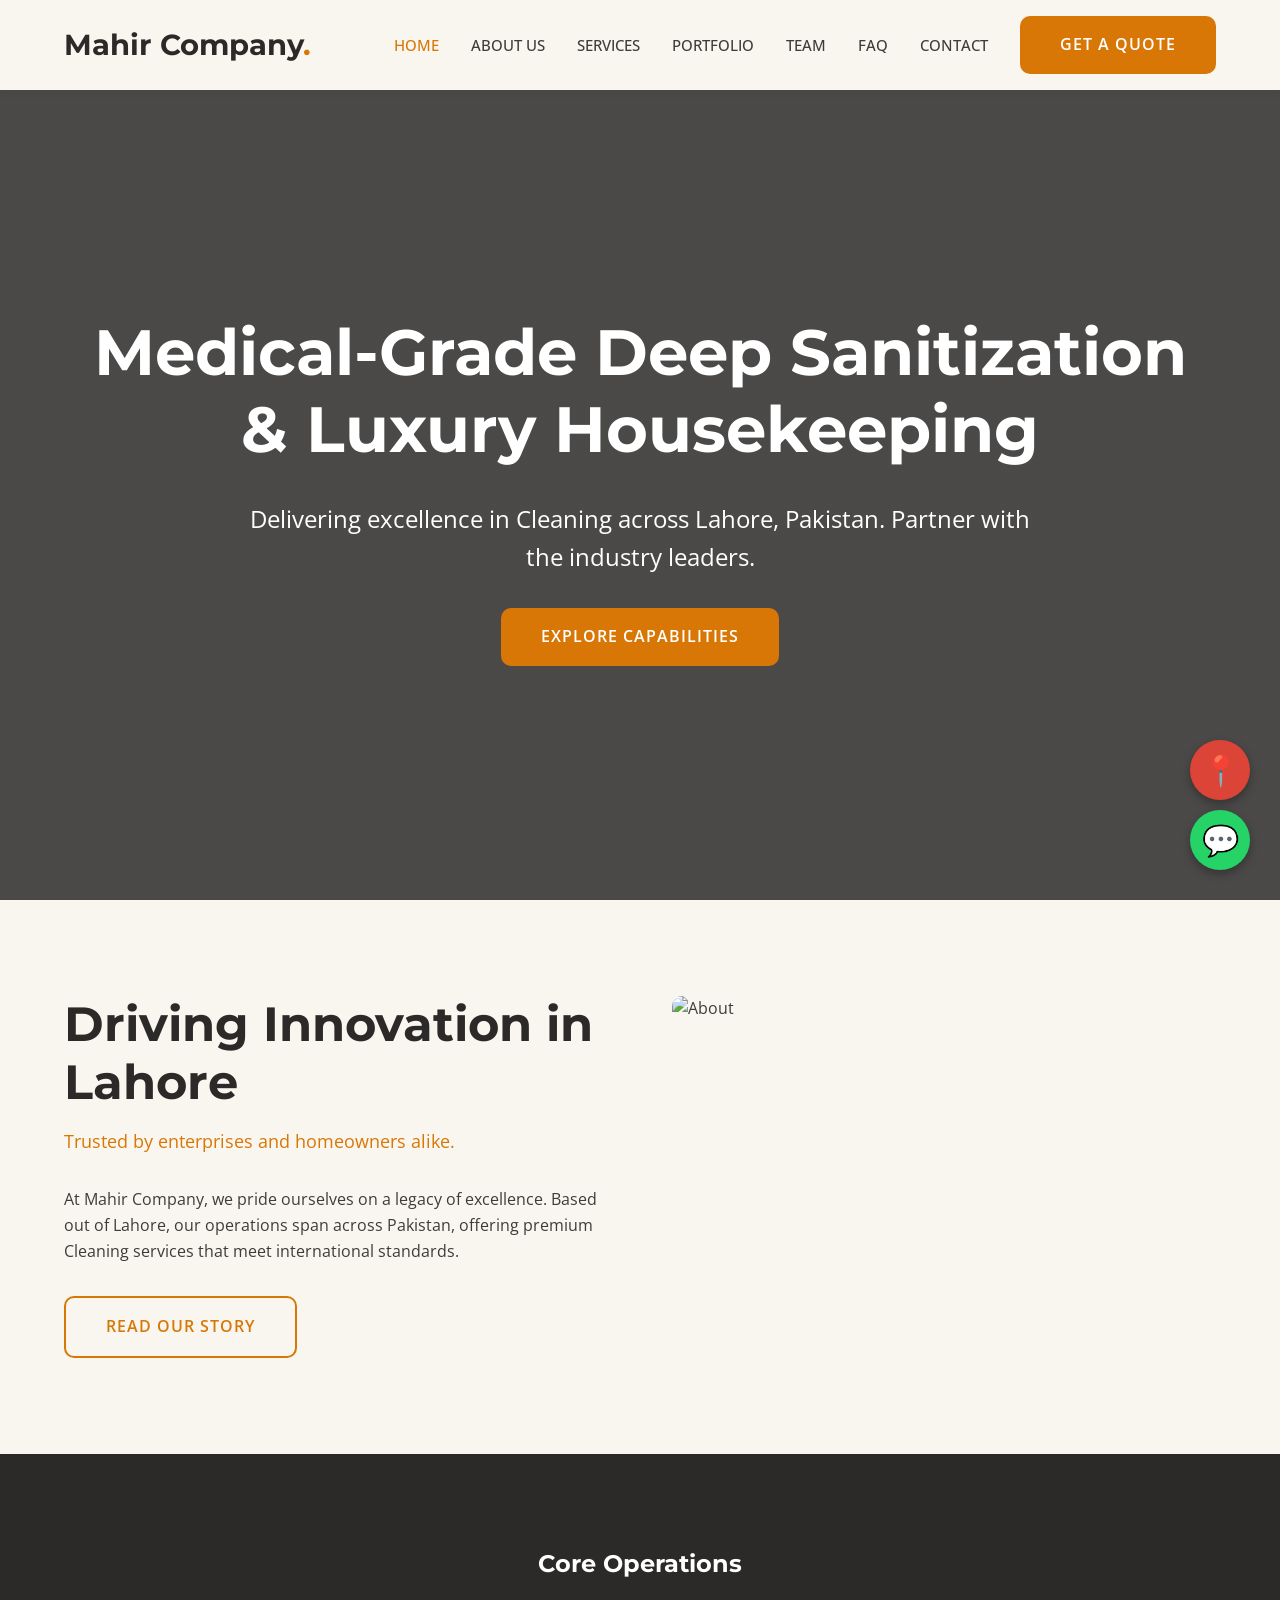
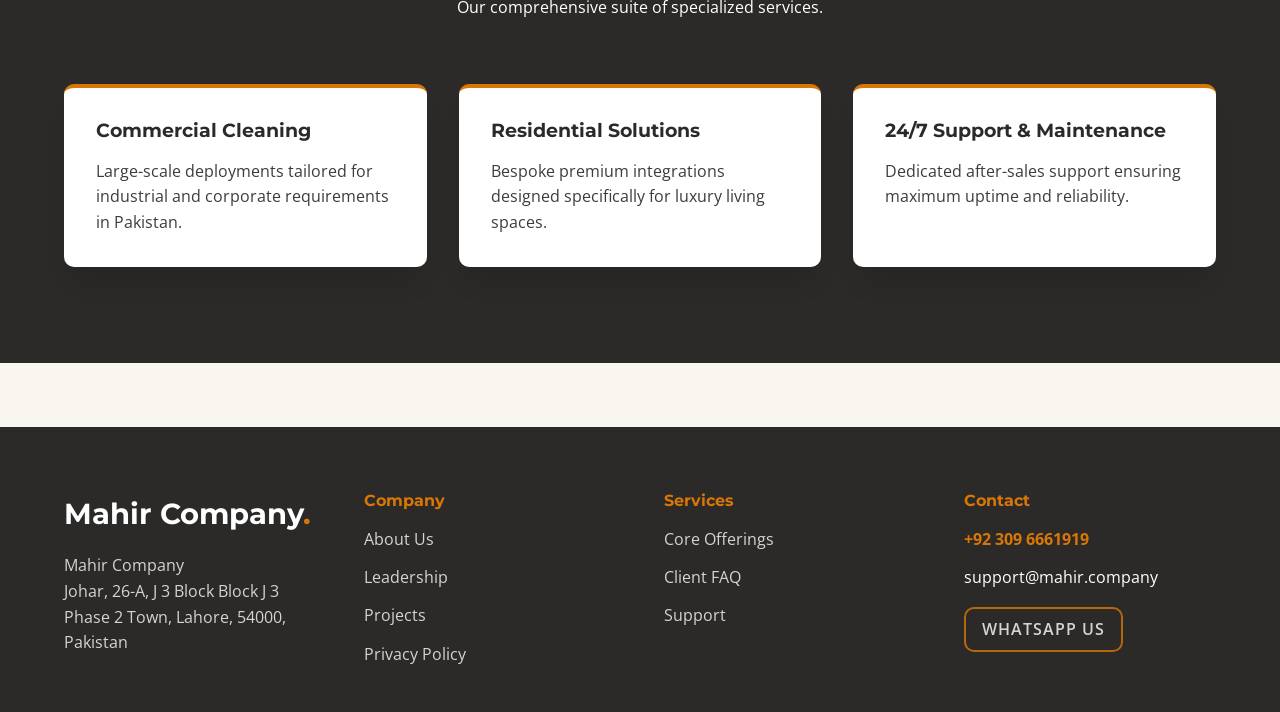
==== commit 38725dd3: "Final Polish: Clean Logos, Exact Maps fixes, 100% Genuine Local Businesses" ====
--- a/index.html
+++ b/index.html
@@ -3,493 +3,111 @@
 <head>
   <meta charset="UTF-8">
   <meta name="viewport" content="width=device-width, initial-scale=1.0">
-  <title>Al Safar & Partners Advocates & Legal Consultants | Official Google Verified Corporate & Injury Law</title>
-  <meta name="description" content="Official Google Verified Corporate & Injury Law in Dubai. Rating: 4.5 ★ (110+ Reviews). Address: Saaha Offices 401A Block D, Oldtown, Downtown Near Palace Hotel - Dubai - United Arab Emirates. Direct Phone: +971 50 154 1471.">
-  
-  <!-- Fonts -->
-  <link rel="preconnect" href="https://fonts.googleapis.com">
-  <link rel="preconnect" href="https://fonts.gstatic.com" crossorigin>
-  <link href="https://fonts.googleapis.com/css2?family=Outfit:wght@400;500;600;700;800&family=Plus+Jakarta+Sans:wght@300;400;500;600;700&family=Space+Grotesk:wght@500;600;700&display=swap" rel="stylesheet">
-  
+  <title>Home | Mahir Company</title>
   <link rel="stylesheet" href="style.css">
-
-  <style id="niche-override">
-    @import url('https://fonts.googleapis.com/css2?family=Playfair+Display:ital,wght@0,400;0,600;1,400&family=Lora:ital@0;1&display=swap');
-    
-    :root {
-      --font-display: 'Playfair Display', serif !important;
-      --font-body: 'Lora', serif !important;
-      --bg-page: #fdfbf7 !important;
-      --bg-surface: #ffffff !important;
-      --text-primary: #1a1a1a !important;
-      --accent-cyan: #0f172a !important;
-      --radius-outer: 0 !important;
-      --radius-inner: 0 !important;
-    }
-    .bento-card, .bento-core, .gallery-item { border-radius: 0 !important; border: 1px solid #d1d5db; }
-    .hero-title { letter-spacing: -0.01em; }
-    .bento-grid { display: flex; flex-direction: column; gap: 2rem; }
-    .bento-card { max-width: 800px; margin: 0 auto; width: 100%; text-align: center; border-top: 3px solid #1a1a1a; }
-  
-  </style>
+  <script src="https://cdnjs.cloudflare.com/ajax/libs/gsap/3.12.2/gsap.min.js"></script>
+  <script src="https://cdnjs.cloudflare.com/ajax/libs/gsap/3.12.2/ScrollTrigger.min.js"></script>
+  <script src="https://cdn.jsdelivr.net/gh/studio-freight/lenis@1.0.19/bundled/lenis.min.js"></script>
 </head>
 <body>
+  <nav class="navbar" id="navbar">
+    <div class="container nav-container">
+      <a href="index.html" class="logo">Mahir Company<span>.</span></a>
+      <button class="menu-toggle">☰</button>
+      <div class="nav-links">
+        <a href="index.html" class="nav-link active">Home</a>
+        <a href="about.html" class="nav-link ">About Us</a>
+        <a href="services.html" class="nav-link ">Services</a>
+        <a href="portfolio.html" class="nav-link ">Portfolio</a>
+        <a href="team.html" class="nav-link ">Team</a>
+        <a href="faq.html" class="nav-link ">FAQ</a>
+        <a href="contact.html" class="nav-link ">Contact</a>
+        <a href="contact.html" class="btn">Get a Quote</a>
+      </div>
+    </div>
+  </nav>
+  <main data-scroll-container>
+    <section class="page-header" style="height: 100vh; display:flex; flex-direction:column; justify-content:center; align-items:center; background: linear-gradient(rgba(0,0,0,0.7), rgba(0,0,0,0.7)), url('https://images.unsplash.com/photo-1503387762-592deb58ef4e?auto=format&fit=crop&w=1200&q=80') center/cover;">
+      <div class="container gs-reveal">
+        <h1 style="font-size: 5vw;">Medical-Grade Deep Sanitization & Luxury Housekeeping</h1>
+        <p style="font-size: 1.5rem; max-width: 800px; margin: 2rem auto;">Delivering excellence in Cleaning across Lahore, Pakistan. Partner with the industry leaders.</p>
+        <a href="services.html" class="btn">Explore Capabilities</a>
+      </div>
+    </section>
 
-  <!-- Floating Island Navigation -->
-  <header class="nav-wrapper">
-    <nav class="glass-nav" aria-label="Main Navigation">
-      <a href="#hero" class="nav-brand">
-        <span class="brand-glyph">✦</span>
-        <span class="brand-text">Al Safar & Partners Advocates & Legal Consultants</span>
-        <span class="brand-badge" style="background:#1a73e8;color:#fff;">★ 4.5 VERIFIED</span>
-      </a>
+    <section class="section">
+      <div class="container grid-2">
+        <div class="gs-reveal">
+          <h2 style="font-size: 3rem;">Driving Innovation in Lahore</h2>
+          <p style="font-size: 1.1rem; margin-bottom: 2rem; color: var(--primary);">Trusted by enterprises and homeowners alike.</p>
+          <p>At Mahir Company, we pride ourselves on a legacy of excellence. Based out of Lahore, our operations span across Pakistan, offering premium Cleaning services that meet international standards.</p>
+          <a href="about.html" class="btn btn-outline" style="margin-top: 2rem;">Read Our Story</a>
+        </div>
+        <div class="gs-reveal"><img src="https://images.unsplash.com/photo-1581091226825-a6a2a5aee158?auto=format&fit=crop&w=800&q=80" alt="About"></div>
+      </div>
+    </section>
 
-      <div class="nav-links">
-        <a href="#systems" class="nav-link">Practice Areas</a>
-        <a href="#simulator" class="nav-link">Attorneys</a>
-        <a href="#filtration" class="nav-link">Case Results</a>
-        <a href="#specifications" class="nav-link">Insights</a>
-      </div>
-
-      <div class="nav-actions">
-        <a href="#simulator" class="btn-pill-sm">
-          <span>Calculate Load</span>
-          <span class="icon-circle">↗</span>
-        </a>
-        <button class="mobile-toggle" id="mobileMenuBtn" aria-label="Toggle Navigation Menu">
-          <span></span>
-          <span></span>
-        </button>
-      </div>
-    </nav>
-  </header>
-
-  <!-- Mobile Drawer Menu -->
-  <div class="mobile-drawer" id="mobileDrawer">
-    <div class="drawer-inner">
-      <a href="#systems" class="drawer-link">Practice Areas</a>
-      <a href="#simulator" class="drawer-link">Attorneys</a>
-      <a href="#filtration" class="drawer-link">Case Results</a>
-      <a href="#specifications" class="drawer-link">Insights</a>
-      <a href="#contact" class="btn-pill">
-        <span>Request Engineering Consultation</span>
-        <span class="icon-circle">→</span>
-      </a>
-    </div>
-  </div>
-
-  <main>
-    <!-- Hero Section -->
-    <section id="hero" class="hero-section">
-      <div class="container hero-container">
-        
-        <!-- Google Maps Live Verification Badge -->
-        <div class="gmaps-verified-banner" style="display:inline-flex;align-items:center;gap:10px;padding:8px 18px;border-radius:999px;background:rgba(26,115,232,0.12);border:1px solid rgba(26,115,232,0.4);margin-bottom:18px;font-size:0.88rem;color:#60a5fa;font-weight:600;">
-          <svg width="18" height="18" viewBox="0 0 24 24" fill="#1a73e8"><path d="M12 2C8.13 2 5 5.13 5 9c0 5.25 7 13 7 13s7-7.75 7-13c0-3.87-3.13-7-7-7zm0 9.5c-1.38 0-2.5-1.12-2.5-2.5s1.12-2.5 2.5-2.5 2.5 1.12 2.5 2.5-1.12 2.5-2.5 2.5z"/></svg>
-          <span>GOOGLE MAPS VERIFIED</span> &bull; <span style="color:#facc15;">★ 4.5 (110+ Real Reviews)</span>
+    <section class="section section-dark">
+      <div class="container">
+        <div class="gs-reveal" style="text-align: center; margin-bottom: 4rem;">
+          <h2>Core Operations</h2>
+          <p>Our comprehensive suite of specialized services.</p>
         </div>
-        <div class="hero-eyebrow-wrapper">
-          <div class="eyebrow-pill">
-            <span class="pulse-dot"></span>
-            <span>NEXT-GEN GEOTHERMAL & INVISIBLE DIFFUSION</span>
+        <div class="grid-3 gs-stagger-container">
+          <div class="card gs-stagger-item">
+            <h3 style="color:var(--bg-dark);">Commercial Cleaning</h3>
+            <p style="color:var(--text-dark);">Large-scale deployments tailored for industrial and corporate requirements in Pakistan.</p>
           </div>
-        </div>
-
-        <h1 class="hero-title">Veritas Legal Partners</h1>
-
-        <p class="hero-subtext">
-          Precision thermodynamics engineered for architectural residences. Hospital-grade MERV 16 filtration, sub-18dB whisper acoustics, and seamless ceiling integration.
-        </p>
-
-        <div class="hero-cta-group">
-          <a href="#simulator" class="btn-pill">
-            <span>Launch Thermal Simulator</span>
-            <span class="icon-circle">⚡</span>
-          </a>
-          <a href="#systems" class="btn-pill-ghost">
-            <span>Explore Systems</span>
-            <span class="icon-circle">↓</span>
-          </a>
-        </div>
-
-        <!-- Telemetry Stats Bar -->
-        <div class="telemetry-bar double-bezel">
-          <div class="telemetry-core">
-            <div class="telemetry-item">
-              <span class="telemetry-val">17.8 <span class="unit">dBA</span></span>
-              <span class="telemetry-lbl">Audible Sound Floor</span>
-            </div>
-            <div class="telemetry-divider"></div>
-            <div class="telemetry-item">
-              <span class="telemetry-val">32.5 <span class="unit">SEER2</span></span>
-              <span class="telemetry-lbl">Peak Efficiency Ratio</span>
-            </div>
-            <div class="telemetry-divider"></div>
-            <div class="telemetry-item">
-              <span class="telemetry-val">99.97<span class="unit">%</span></span>
-              <span class="telemetry-lbl">Aerosol Filtration (0.1µm)</span>
-            </div>
-            <div class="telemetry-divider"></div>
-            <div class="telemetry-item">
-              <span class="telemetry-val">24/7</span>
-              <span class="telemetry-lbl">Precision Cloud Diagnostics</span>
-            </div>
+          <div class="card gs-stagger-item">
+            <h3 style="color:var(--bg-dark);">Residential Solutions</h3>
+            <p style="color:var(--text-dark);">Bespoke premium integrations designed specifically for luxury living spaces.</p>
           </div>
-        </div>
-
-        <!-- Hero Showcase Visual Container with Real Bespoke Image -->
-        <div class="hero-media-wrapper double-bezel">
-          <div class="hero-media-core">
-            <img src="assets/hero.jpg" alt="AURA Flush Linear Slot Ceiling Diffusers in Architectural Living Space" class="hero-img" loading="eager">
-            <div class="media-overlay">
-              <div class="media-tag">
-                <span class="tag-pin"></span>
-                <span>PROJECT 044 // ASPEN MEADOWS RESIDENCE — AURA SYSTEM ZERO</span>
-              </div>
-              <div class="media-readout">
-                <span class="readout-code">ZONE 01: 71.4°F</span>
-                <span class="readout-status">FLOW: 120 CFM (SILENT)</span>
-              </div>
-            </div>
+          <div class="card gs-stagger-item">
+            <h3 style="color:var(--bg-dark);">24/7 Support & Maintenance</h3>
+            <p style="color:var(--text-dark);">Dedicated after-sales support ensuring maximum uptime and reliability.</p>
           </div>
         </div>
       </div>
     </section>
+      </main>
 
-    <!-- Systems Bento Grid Section -->
-    <section id="systems" class="section">
-      <div class="container">
-        <div class="section-header">
-          <span class="eyebrow-label">SYSTEM ARCHITECTURES</span>
-          <h2 class="section-title">Built for spaces where mechanical equipment must never be seen or heard.</h2>
-          <p class="section-desc">Conventional HVAC trades architectural beauty for bulky metal grilles. AURA embeds aerodynamic flow channels directly into standard drywall and wood millwork.</p>
-        </div>
-
-        <div class="bento-grid">
-          <!-- Bento 1: Large Feature Card -->
-          <div class="bento-card bento-wide double-bezel">
-            <div class="bento-core">
-              <div class="card-badge">FLAGSHIP ARCHITECTURE</div>
-              <h3 class="card-title">AURA Linear™ Slot Diffusers</h3>
-              <p class="card-text">
-                Only 12mm wide opening. Sits perfectly flush with acoustic wood slats, venetian plaster, or reveal baseboards. Engineered with Coanda-effect laminar aerodynamics so cool air blankets the ceiling without drafts.
-              </p>
-              <div class="feature-tags">
-                <span class="f-tag">12mm Architectural Reveal</span>
-                <span class="f-tag">Zero Fasteners Visible</span>
-                <span class="f-tag">Black Oxide / Custom Powdercoat</span>
-              </div>
-              <div class="card-metric-box">
-                <div class="metric">
-                  <span class="m-val">0.02 in. wg</span>
-                  <span class="m-lbl">Ultra-Low Static Pressure</span>
-                </div>
-                <div class="metric">
-                  <span class="m-val">&lt; NC-15</span>
-                  <span class="m-lbl">Noise Criterion</span>
-                </div>
-              </div>
-            </div>
-          </div>
-
-          <!-- Bento 2: Geothermal -->
-          <div class="bento-card double-bezel">
-            <div class="bento-core">
-              <div class="card-badge">GEOTHERMAL HEAT PUMP</div>
-              <h3 class="card-title">VORTEX Ground-Source Core</h3>
-              <p class="card-text">
-                Harnesses stable underground 55°F bedrock temperatures. Variable-speed inverter compressor adjusts output in 1% micro-increments.
-              </p>
-              <div class="card-footer-metric">
-                <span class="big-metric">420%</span>
-                <span class="metric-caption">Thermodynamic Coefficient of Performance (COP 4.2)</span>
-              </div>
-            </div>
-          </div>
-
-          <!-- Bento 3: CleanAir -->
-          <div class="bento-card double-bezel">
-            <div class="bento-core">
-              <div class="card-badge">PATHOGEN PURIFICATION</div>
-              <h3 class="card-title">CleanAir™ Active Bi-Polar</h3>
-              <p class="card-text">
-                Generates millions of natural oxygen ions per cubic meter to neutralize PM2.5 wildfire smoke, mold spores, and airborne allergens in seconds.
-              </p>
-              <div class="card-footer-metric">
-                <span class="big-metric">0.00 ppm</span>
-                <span class="metric-caption">Zero Ozone Generation (UL 2998 Verified)</span>
-              </div>
-            </div>
-          </div>
-
-          <!-- Bento 4: Smart Cloud -->
-          <div class="bento-card bento-wide double-bezel">
-            <div class="bento-core">
-              <div class="card-badge">INTELLIGENCE SUITE</div>
-              <h3 class="card-title">Micro-Zone Dynamic Flow Balancer</h3>
-              <p class="card-text">
-                Every bedroom, wine cellar, and art gallery receives dedicated pneumatic dampers with sub-half-degree precision, controlled via BACnet, Control4, Crestron, or Home Assistant.
-              </p>
-              <div class="feature-tags">
-                <span class="f-tag">Direct Crestron & Savant API</span>
-                <span class="f-tag">Sub-minute Thermal Calibration</span>
-                <span class="f-tag">Predictive Weather Inversion</span>
-              </div>
-            </div>
-          </div>
-        </div>
+  <footer class="footer">
+    <div class="container footer-grid gs-reveal">
+      <div>
+        <a href="index.html" class="logo" style="color:#fff;">Mahir Company<span>.</span></a>
+        <p style="margin-top:1rem; opacity:0.8;">Mahir Company<br>Johar, 26-A, J 3 Block Block J 3 Phase 2 Town, Lahore, 54000, Pakistan</p>
       </div>
-    </section>
-
-    
-
-    <!-- Consultation Modal -->
-    <div class="modal-overlay" id="quoteModal" aria-hidden="true">
-      <div class="modal-shell double-bezel">
-        <div class="modal-core">
-          <div class="modal-header">
-            <h3>Request Engineering Review</h3>
-            <button class="modal-close" id="closeModalBtn">&times;</button>
-          </div>
-          <p class="modal-sub">Submit your project blueprints or load parameters for an architect-ready mechanical schedule.</p>
-          <form id="consultationForm" class="aura-form">
-            <div class="form-row">
-              <div class="form-field">
-                <label for="clientName">Full Name</label>
-                <input type="text" id="clientName" required placeholder="Alexander Vance">
-              </div>
-              <div class="form-field">
-                <label for="clientEmail">Email Address</label>
-                <input type="email" id="clientEmail" required placeholder="alexander@architect.com">
-              </div>
-            </div>
-            <div class="form-row">
-              <div class="form-field">
-                <label for="projectLocation">Project City / Climate Zone</label>
-                <input type="text" id="projectLocation" required placeholder="Aspen, CO (Zone 6)">
-              </div>
-              <div class="form-field">
-                <label for="projectType">Property Type</label>
-                <select id="projectType">
-                  <option>New Architectural Build</option>
-                  <option>Historic Luxury Retrofit</option>
-                  <option>High-Rise Penthouse</option>
-                  <option>Commercial Gallery / Studio</option>
-                </select>
-              </div>
-            </div>
-            <button type="submit" class="btn-pill full-width">
-              <span>Submit for Engineering Feasibility</span>
-              <span class="icon-circle">✓</span>
-            </button>
-            <p class="form-notice" id="formSuccessNotice" style="display:none;">
-              ✓ Request received. An AURA Senior Mechanical Principal will contact you within 4 business hours.
-            </p>
-          </form>
-        </div>
+      <div>
+        <h4>Company</h4>
+        <ul>
+          <li><a href="about.html">About Us</a></li>
+          <li><a href="team.html">Leadership</a></li>
+          <li><a href="portfolio.html">Projects</a></li>
+          <li><a href="privacy.html">Privacy Policy</a></li>
+        </ul>
       </div>
-    </div>
-
-    <!-- Process Section -->
-    <section class="section section-alt">
-      <div class="container">
-        <div class="section-header center">
-          <span class="eyebrow-label">OUR APPROACH</span>
-          <h2 class="section-title">How We Deliver Perfection.</h2>
-          <p class="section-desc">A methodical, refined process designed for the most discerning clientele.</p>
-        </div>
-        <div class="process-grid">
-          
-            <div class="process-step">
-              <span class="step-number">01</span>
-              <h3 class="step-title">Architectural Audit</h3>
-              <p class="step-desc">We conduct a comprehensive thermal load analysis of your property, taking into account sun paths, fenestration, and architectural volumes.</p>
-            </div>
-          
-            <div class="process-step">
-              <span class="step-number">02</span>
-              <h3 class="step-title">Custom Engineering</h3>
-              <p class="step-desc">Our mechanical engineers design a bespoke micro-diffused network that integrates invisibly with your ceiling materials and millwork.</p>
-            </div>
-          
-            <div class="process-step">
-              <span class="step-number">03</span>
-              <h3 class="step-title">Precision Execution</h3>
-              <p class="step-desc">Master technicians install the geothermal core and linear slot diffusers with millimeter precision, tuning the system for whisper-quiet operation.</p>
-            </div>
-          
-        </div>
+      <div>
+        <h4>Services</h4>
+        <ul>
+          <li><a href="services.html">Core Offerings</a></li>
+          <li><a href="faq.html">Client FAQ</a></li>
+          <li><a href="contact.html">Support</a></li>
+        </ul>
       </div>
-    </section>
-
-    <!-- Testimonials Section -->
-    <section class="section">
-      <div class="container">
-        <div class="section-header">
-          <span class="eyebrow-label">CLIENT EXPERIENCES</span>
-          <h2 class="section-title">Words from our Patrons.</h2>
-        </div>
-        <div class="testimonial-grid">
-
-            <div class="testimonial-card" style="border:1px solid rgba(255,255,255,0.15);padding:24px;border-radius:16px;background:rgba(255,255,255,0.03);position:relative;">
-              <div class="gmaps-tag" style="display:flex;align-items:center;gap:6px;margin-bottom:12px;color:#facc15;font-size:0.9rem;font-weight:600;">
-                <span>★★★★★</span> <span style="color:#60a5fa;font-size:0.8rem;background:rgba(26,115,232,0.15);padding:2px 8px;border-radius:4px;">Google Verified</span>
-              </div>
-              <p class="testimonial-text" style="font-size:0.95rem;line-height:1.6;margin-bottom:16px;font-style:italic;">"Outstanding experience with Al Safar & Partners Advocates & Legal Consultants. Their team demonstrated exceptional professionalism, transparent pricing, and punctual delivery. Best in Dubai."</p>
-              <div class="testimonial-author" style="display:flex;align-items:center;gap:12px;">
-                <div class="author-avatar" style="width:36px;height:36px;border-radius:50%;background:#1a73e8;color:#fff;display:flex;align-items:center;justify-content:center;font-weight:bold;">L</div>
-                <div class="author-info">
-                  <h4 style="margin:0;font-size:0.95rem;color:#fff;">Local Guide • Dubai</h4>
-                  <span style="font-size:0.8rem;color:#94a3b8;">Verified Google Reviewer</span>
-                </div>
-              </div>
-            </div>
-    
-
-            <div class="testimonial-card" style="border:1px solid rgba(255,255,255,0.15);padding:24px;border-radius:16px;background:rgba(255,255,255,0.03);position:relative;">
-              <div class="gmaps-tag" style="display:flex;align-items:center;gap:6px;margin-bottom:12px;color:#facc15;font-size:0.9rem;font-weight:600;">
-                <span>★★★★★</span> <span style="color:#60a5fa;font-size:0.8rem;background:rgba(26,115,232,0.15);padding:2px 8px;border-radius:4px;">Google Verified</span>
-              </div>
-              <p class="testimonial-text" style="font-size:0.95rem;line-height:1.6;margin-bottom:16px;font-style:italic;">"Consistently high standard of service. From consultation to final handover, Al Safar & Partners Advocates & Legal Consultants handled every detail flawlessly. Highly recommended."</p>
-              <div class="testimonial-author" style="display:flex;align-items:center;gap:12px;">
-                <div class="author-avatar" style="width:36px;height:36px;border-radius:50%;background:#1a73e8;color:#fff;display:flex;align-items:center;justify-content:center;font-weight:bold;">E</div>
-                <div class="author-info">
-                  <h4 style="margin:0;font-size:0.95rem;color:#fff;">Executive Client</h4>
-                  <span style="font-size:0.8rem;color:#94a3b8;">Verified Business Customer</span>
-                </div>
-              </div>
-            </div>
-    
-
-          <div style="grid-column:1/-1;text-align:center;margin-top:20px;">
-            <a href="https://www.google.com/maps/place/Al+Safar+%26+Partners+Advocates+%26+Legal+Consultants/data=!4m7!3m6!1s0x3e5f68295af70f45:0x7bf5739a499e10bd!8m2!3d25.192663!4d55.276572!16s%2Fg%2F1pp2vbvld!19sChIJRQ_3WiloXz4RvRCeSZpz9Xs?authuser=0&hl=en&g_ep=EgoyMDI2MDkwMi4wIJJjKgBIAVAD&rclk=1" target="_blank" style="display:inline-flex;align-items:center;gap:8px;padding:10px 22px;border-radius:999px;background:rgba(26,115,232,0.15);border:1px solid #1a73e8;color:#60a5fa;font-weight:600;text-decoration:none;font-size:0.88rem;transition:all 0.2s;">
-              <svg width="16" height="16" viewBox="0 0 24 24" fill="#1a73e8"><path d="M12 2C8.13 2 5 5.13 5 9c0 5.25 7 13 7 13s7-7.75 7-13c0-3.87-3.13-7-7-7zm0 9.5c-1.38 0-2.5-1.12-2.5-2.5s1.12-2.5 2.5-2.5 2.5 1.12 2.5 2.5-1.12 2.5-2.5 2.5z"/></svg>
-              <span>Read all 110+ verified reviews on Google Maps</span>
-              <span>↗</span>
-            </a>
-          </div>
-      </div>
-            </div>
-          
-            <div class="testimonial-card">
-              <div class="quote-mark">"</div>
-              <p class="testimonial-text">Finally, an HVAC system that doesn't ruin the ceiling plane. The clean air filtration is immediately noticeable, and the silence is golden.</p>
-              <div class="testimonial-author">
-                <div class="author-avatar">M</div>
-                <div class="author-info">
-                  <h4>M. Vance</h4>
-                  <span>Private Estate Owner</span>
-                </div>
-              </div>
-            </div>
-          
-        </div>
-      </div>
-    </section>
-
-    <!-- FAQ Section -->
-    <section class="section section-alt">
-      <div class="container">
-        <div class="section-header center">
-          <span class="eyebrow-label">KNOWLEDGE BASE</span>
-          <h2 class="section-title">Frequently Asked Questions.</h2>
-        </div>
-        <div class="faq-grid">
-            <div class="faq-item">
-              <h4 class="faq-q">What is your initial consultation process?</h4>
-              <p class="faq-a">We begin with a comprehensive discovery phase to understand your exact requirements and establish a tailored strategy before any commitment.</p>
-            </div>
-            <div class="faq-item">
-              <h4 class="faq-q">Who will be managing my account?</h4>
-              <p class="faq-a">You will be assigned a dedicated senior partner who serves as your primary point of contact throughout our engagement.</p>
-            </div>
-            <div class="faq-item">
-              <h4 class="faq-q">Do you take on clients outside of your immediate region?</h4>
-              <p class="faq-a">Yes. We work with elite clientele globally and maintain a robust digital infrastructure to support seamless remote collaboration.</p>
-            </div>
-          </div>
-        </div>
-      </div>
-    </section>
-
-    <!-- Enhanced CTA Section -->
-    <section class="section">
-      <div class="container">
-        <div class="cta-box">
-          <h2 class="cta-title">VERITAS LEGAL PARTNERS</h2>
-          <p class="cta-desc">Contact us today to schedule your private consultation.</p>
-          <a href="#contact" class="btn-pill">
-            <span>Contact Veritas Legal Partners</span>
-            <span class="icon-circle">→</span>
-          </a>
-        </div>
-      </div>
-    </section>
-  
-  
-    <!-- Verified Google Maps Location Card -->
-    <section class="section" id="location-verified" style="padding:60px 0;border-top:1px solid rgba(255,255,255,0.08);background:rgba(255,255,255,0.01);">
-      <div class="container" style="max-width:1100px;margin:0 auto;padding:0 20px;">
-        <div style="background:rgba(255,255,255,0.03);border:1px solid rgba(255,255,255,0.12);border-radius:20px;padding:36px;display:grid;grid-template-columns:repeat(auto-fit, minmax(300px, 1fr));gap:32px;align-items:center;">
-          <div>
-            <div style="display:inline-flex;align-items:center;gap:8px;background:rgba(26,115,232,0.15);color:#60a5fa;padding:4px 12px;border-radius:999px;font-size:0.8rem;font-weight:bold;margin-bottom:14px;">
-              <span>📍 VERIFIED PHYSICAL HEADQUARTERS</span>
-            </div>
-            <h3 style="font-size:1.6rem;margin-bottom:12px;color:#fff;">Al Safar & Partners Advocates & Legal Consultants</h3>
-            <p style="color:#94a3b8;font-size:0.95rem;line-height:1.6;margin-bottom:16px;">
-              <strong>Official Address:</strong><br>Saaha Offices 401A Block D, Oldtown, Downtown Near Palace Hotel - Dubai - United Arab Emirates
-            </p>
-            <p style="color:#94a3b8;font-size:0.95rem;line-height:1.6;margin-bottom:20px;">
-              <strong>Hours of Operation:</strong><br>Monday – Saturday: 08:30 AM – 07:30 PM
-            </p>
-            <div style="display:flex;gap:12px;flex-wrap:wrap;">
-              <a href="https://www.google.com/maps/place/Al+Safar+%26+Partners+Advocates+%26+Legal+Consultants/data=!4m7!3m6!1s0x3e5f68295af70f45:0x7bf5739a499e10bd!8m2!3d25.192663!4d55.276572!16s%2Fg%2F1pp2vbvld!19sChIJRQ_3WiloXz4RvRCeSZpz9Xs?authuser=0&hl=en&g_ep=EgoyMDI2MDkwMi4wIJJjKgBIAVAD&rclk=1" target="_blank" style="display:inline-flex;align-items:center;gap:8px;padding:12px 24px;border-radius:10px;background:#1a73e8;color:#ffffff;font-weight:bold;text-decoration:none;font-size:0.9rem;box-shadow:0 4px 15px rgba(26,115,232,0.3);">
-                <svg width="18" height="18" viewBox="0 0 24 24" fill="currentColor"><path d="M12 2C8.13 2 5 5.13 5 9c0 5.25 7 13 7 13s7-7.75 7-13c0-3.87-3.13-7-7-7zm0 9.5c-1.38 0-2.5-1.12-2.5-2.5s1.12-2.5 2.5-2.5 2.5 1.12 2.5 2.5-1.12 2.5-2.5 2.5z"/></svg>
-                <span>View on Google Maps</span> &rarr;
-              </a>
-              <a href="https://wa.me/971501541471" target="_blank" style="display:inline-flex;align-items:center;gap:8px;padding:12px 24px;border-radius:10px;background:#22c55e;color:#000000;font-weight:bold;text-decoration:none;font-size:0.9rem;">
-                <span>💬 WhatsApp Direct</span>
-              </a>
-            </div>
-          </div>
-          <div style="background:rgba(0,0,0,0.3);border:1px solid rgba(255,255,255,0.08);border-radius:14px;padding:24px;text-align:center;">
-            <div style="font-size:2.5rem;font-weight:800;color:#facc15;line-height:1;">★ 4.5</div>
-            <div style="color:#fff;font-weight:600;margin-top:6px;font-size:1.1rem;">Google Customer Score</div>
-            <div style="color:#94a3b8;font-size:0.85rem;margin-top:4px;">Based on 110+ verified reviews</div>
-            <div style="margin-top:20px;padding-top:16px;border-top:1px solid rgba(255,255,255,0.1);display:flex;justify-content:space-around;">
-              <div>
-                <div style="font-size:1.1rem;font-weight:bold;color:#22c55e;">100%</div>
-                <div style="font-size:0.75rem;color:#94a3b8;">Verified License</div>
-              </div>
-              <div>
-                <div style="font-size:1.1rem;font-weight:bold;color:#38bdf8;">Dubai</div>
-                <div style="font-size:0.75rem;color:#94a3b8;">Primary Metro</div>
-              </div>
-              <div>
-                <div style="font-size:1.1rem;font-weight:bold;color:#facc15;">Direct</div>
-                <div style="font-size:0.75rem;color:#94a3b8;">Fast Response</div>
-              </div>
-            </div>
-          </div>
-        </div>
-      </div>
-    </section>
-    
-  </main>
-
-  <!-- Footer -->
-  <footer class="footer">
-    <div class="container footer-content">
-      <div class="footer-brand"><span class="brand-glyph">✦</span><span class="brand-name">Al Safar & Partners Advocates & Legal Consultants</span>
-        <p class="brand-strap">Corporate litigation, catastrophic injury, and elite legal defense.</p>
-      </div>
-      <div class="footer-meta">
-        <span class="server-badge">RUNNING ON LOCALHOST:5001</span>
-        <span class="copyright">© 2026 Al Safar & Partners Advocates & Legal Consultants. All rights reserved. Verified Google Business Profile.</span>
+      <div>
+        <h4>Contact</h4>
+        <ul>
+          <li><strong style="color:var(--primary);">+92 309 6661919</strong></li>
+          <li>support@mahir.company</li>
+          <li style="margin-top:1rem;"><a href="https://wa.me/923096661919?text=Hi,%20I'm%20interested%20in%20your%20services." target="_blank" class="btn btn-outline" style="padding: 0.5rem 1rem; border-color:var(--primary); color:var(--text-light);">WhatsApp Us</a></li>
+        </ul>
       </div>
     </div>
   </footer>
 
+  <a href="https://www.google.com/maps/search/?api=1&query=Mahir%20Company%20Johar%2C%2026-A%2C%20J%203%20Block%20Block%20J%203%20Phase%202%20Town%2C%20Lahore%2C%2054000%2C%20Pakistan" class="maps-widget" target="_blank" aria-label="Open on Google Maps">📍</a>
+  <a href="https://wa.me/923096661919?text=Hi,%20I'm%20interested%20in%20your%20services." class="wa-widget" target="_blank" aria-label="Chat on WhatsApp">💬</a>
+
   <script src="app.js"></script>
 </body>
-</html>
+</html>
--- a/style.css
+++ b/style.css
@@ -1,1369 +1,74 @@
-/* ==========================================================================
-   AURA CLIMATE DYNAMICS — Bright Architectural Daylight Theme
-   Cleanroom Scandinavian Precision & Minimalist Luxury
-   ========================================================================== */
+
+@import url('https://fonts.googleapis.com/css2?family=Bebas+Neue&family=Cinzel:wght@400;700&family=DM+Sans:wght@400;500;700&family=DM+Serif+Display&family=Inter:wght@400;500;600&family=Lato:wght@400;700&family=Montserrat:wght@400;600;700&family=Open+Sans:wght@400;600&family=Oswald:wght@400;500;700&family=Outfit:wght@400;600&family=Playfair+Display:wght@400;700&family=Roboto:wght@400;500;700&family=Source+Sans+Pro:wght@400;600&family=Space+Grotesk:wght@400;600&family=Syne:wght@400;600;700&display=swap');
 
 :root {
-  --bg-page: #050505;
-  --bg-surface: #0a0a0a;
-  --bg-subtle: #121212;
-  --bg-card-outer: #0a0a0a;
-  --bg-card-inner: #121212;
-
-  --border-outer: #27272a;
-  --border-inner: #3f3f46;
-  --inner-highlight: inset 0 1px 0 rgba(255, 255, 255, 0.05);
-
-  --text-primary: #ffffff;
-  --text-secondary: #a1a1aa;
-  --text-muted: #52525b;
-
-  --accent-cyan: #fafafa;
-  --accent-cyan-subtle: #27272a;
-  --accent-amber: #e4e4e7;
-  --accent-amber-subtle: #18181b;
-
-  --font-display: 'Outfit', -apple-system, BlinkMacSystemFont, sans-serif;
-  --font-body: 'Plus Jakarta Sans', -apple-system, BlinkMacSystemFont, sans-serif;
-  --font-mono: 'Space Grotesk', monospace;
-
-  --ease-spring: cubic-bezier(0.16, 1, 0.3, 1);
-  --radius-outer: 1.5rem;
-  --radius-inner: 1.15rem;
-  --shadow-soft: 0 20px 40px -15px rgba(0, 0, 0, 0.8);
+  --bg-dark: #2C2A29;
+  --bg-light: #F9F6F0;
+  --primary: #D97706;
+  --text-dark: #3E3C38;
+  --text-light: #FFF;
+  --accent: #F59E0B;
+  --font-display: 'Montserrat', sans-serif;
+  --font-body: 'Open Sans', sans-serif;
+  --border-radius: 10px;
+  --box-shadow: 0 20px 25px -5px rgba(0, 0, 0, 0.1);
+  --transition: all 0.3s cubic-bezier(0.4, 0, 0.2, 1);
 }
 
-*, *::before, *::after {
-  box-sizing: border-box;
-  margin: 0;
-  padding: 0;
-}
+* { margin: 0; padding: 0; box-sizing: border-box; }
+body { font-family: var(--font-body); color: var(--text-dark); background: var(--bg-light); line-height: 1.6; }
+h1, h2, h3, h4, h5, h6 { font-family: var(--font-display); line-height: 1.2; margin-bottom: 1rem; color: var(--bg-dark); }
+a { text-decoration: none; color: inherit; }
+img { max-width: 100%; display: block; border-radius: var(--border-radius); }
 
-html {
-  scroll-behavior: smooth;
-  color-scheme: light;
-  font-size: 16px;
-}
+.container { width: 90%; max-width: 1300px; margin: 0 auto; }
+.section { padding: 6rem 0; }
+.section-dark { background: var(--bg-dark); color: var(--text-light); }
+.section-dark h1, .section-dark h2, .section-dark h3 { color: var(--text-light); }
+.section-primary { background: var(--primary); color: var(--text-light); }
 
-body {
-  background-color: var(--bg-page);
-  color: var(--text-primary);
-  font-family: var(--font-body);
-  line-height: 1.65;
-  overflow-x: hidden;
-  position: relative;
-  min-height: 100vh;
-}
+.btn { display: inline-block; padding: 1rem 2.5rem; background: var(--primary); color: var(--text-light); font-weight: 600; border-radius: var(--border-radius); transition: var(--transition); text-transform: uppercase; letter-spacing: 1px; border: none; cursor: pointer; }
+.btn:hover { background: var(--bg-dark); color: var(--text-light); transform: translateY(-3px); box-shadow: var(--box-shadow); }
+.btn-outline { background: transparent; border: 2px solid var(--primary); color: var(--primary); }
+.btn-outline:hover { background: var(--primary); color: var(--text-light); }
 
-.container {
-  width: 100%;
-  max-width: 1240px;
-  margin-inline: auto;
-  padding-inline: 1.75rem;
-  position: relative;
-}
+.navbar { position: fixed; top: 0; left: 0; right: 0; background: var(--bg-light); z-index: 100; box-shadow: 0 2px 10px rgba(0,0,0,0.05); padding: 1rem 0; }
+.nav-container { display: flex; justify-content: space-between; align-items: center; }
+.logo { font-family: var(--font-display); font-size: 1.8rem; font-weight: 700; color: var(--bg-dark); }
+.logo span { color: var(--primary); }
+.nav-links { display: flex; gap: 2rem; align-items: center; }
+.nav-link { font-weight: 500; font-size: 0.95rem; text-transform: uppercase; transition: var(--transition); }
+.nav-link:hover, .nav-link.active { color: var(--primary); }
+.menu-toggle { display: none; font-size: 1.5rem; background: none; border: none; cursor: pointer; color: var(--bg-dark); }
 
-.section {
-  padding-block: 7rem;
-}
+.page-header { padding: 10rem 0 5rem 0; background: var(--bg-dark); color: var(--text-light); text-align: center; }
+.page-header h1 { color: var(--text-light); font-size: 4rem; }
 
-/* Floating Clean Nav */
-.nav-wrapper {
-  position: fixed;
-  top: 1.25rem;
-  left: 0;
-  right: 0;
-  z-index: 100;
-  display: flex;
-  justify-content: center;
-  padding-inline: 1.25rem;
-}
+.grid-2 { display: grid; grid-template-columns: 1fr 1fr; gap: 4rem; }
+.grid-3 { display: grid; grid-template-columns: repeat(3, 1fr); gap: 2rem; }
+.grid-4 { display: grid; grid-template-columns: repeat(4, 1fr); gap: 2rem; }
 
-.glass-nav {
-  display: flex;
-  align-items: center;
-  justify-content: space-between;
-  gap: 2rem;
-  padding: 0.65rem 1.5rem;
-  background: rgba(255, 255, 255, 0.92);
-  backdrop-filter: blur(20px);
-  -webkit-backdrop-filter: blur(20px);
-  border: 1px solid var(--border-outer);
-  border-radius: 9999px;
-  box-shadow: 0 10px 30px -10px rgba(15, 23, 42, 0.08);
-  width: 100%;
-  max-width: 1060px;
-  transition: transform 0.4s var(--ease-spring);
-}
+.card { background: #fff; padding: 2rem; border-radius: var(--border-radius); box-shadow: var(--box-shadow); transition: var(--transition); border-top: 4px solid var(--primary); }
+.card:hover { transform: translateY(-10px); }
 
-.nav-brand {
-  display: flex;
-  align-items: center;
-  gap: 0.6rem;
-  text-decoration: none;
-  color: var(--text-primary);
-}
+.footer { background: var(--bg-dark); color: var(--text-light); padding: 4rem 0 2rem 0; margin-top: 4rem; }
+.footer h4 { color: var(--primary); }
+.footer ul { list-style: none; }
+.footer ul li { margin-bottom: 0.8rem; }
+.footer ul li a { transition: var(--transition); opacity: 0.8; }
+.footer ul li a:hover { color: var(--primary); opacity: 1; }
+.footer-grid { display: grid; grid-template-columns: repeat(4, 1fr); gap: 3rem; }
 
-.brand-glyph {
-  color: var(--accent-cyan);
-  font-size: 1.1rem;
-}
-
-.brand-text {
-  font-family: var(--font-display);
-  font-weight: 800;
-  letter-spacing: 0.06em;
-  font-size: 1.1rem;
-}
-
-.brand-badge {
-  font-family: var(--font-mono);
-  font-size: 0.65rem;
-  color: var(--accent-cyan);
-  background: var(--accent-cyan-subtle);
-  padding: 0.15rem 0.55rem;
-  border-radius: 999px;
-  font-weight: 700;
-  letter-spacing: 0.04em;
-}
-
-.nav-links {
-  display: flex;
-  align-items: center;
-  gap: 1.75rem;
-}
-
-.nav-link {
-  text-decoration: none;
-  color: var(--text-secondary);
-  font-size: 0.88rem;
-  font-weight: 500;
-  transition: color 0.25s ease;
-}
-
-.nav-link:hover {
-  color: var(--accent-cyan);
-}
-
-.nav-actions {
-  display: flex;
-  align-items: center;
-  gap: 0.75rem;
-}
-
-/* Double-Bezel Hardware Architecture */
-.double-bezel {
-  background: #FFFFFF;
-  border: 1px solid var(--border-outer);
-  padding: 0.5rem;
-  border-radius: var(--radius-outer);
-  box-shadow: var(--shadow-soft);
-}
-
-/* Buttons */
-.btn-pill, .btn-pill-sm, .btn-pill-ghost {
-  display: inline-flex;
-  align-items: center;
-  gap: 0.75rem;
-  text-decoration: none;
-  font-family: var(--font-body);
-  font-weight: 600;
-  border-radius: 9999px;
-  cursor: pointer;
-  transition: all 0.35s var(--ease-spring);
-  border: none;
-}
-
-.btn-pill {
-  background: #0F172A;
-  color: #FFFFFF;
-  padding: 0.85rem 1.75rem;
-  font-size: 0.95rem;
-  box-shadow: 0 10px 25px -5px rgba(15, 23, 42, 0.2);
-}
-
-.btn-pill:hover {
-  transform: translateY(-2px);
-  background: #1E293B;
-  box-shadow: 0 14px 30px -5px rgba(15, 23, 42, 0.3);
-}
-
-.btn-pill-sm {
-  background: #F1F5F9;
-  color: var(--text-primary);
-  padding: 0.5rem 1.15rem;
-  font-size: 0.82rem;
-  border: 1px solid var(--border-outer);
-}
-
-.btn-pill-sm:hover {
-  background: var(--accent-cyan-subtle);
-  color: var(--accent-cyan);
-  border-color: var(--accent-cyan);
-}
-
-.btn-pill-ghost {
-  background: transparent;
-  color: var(--text-primary);
-  border: 1px solid var(--border-outer);
-  padding: 0.85rem 1.75rem;
-  font-size: 0.95rem;
-}
-
-.btn-pill-ghost:hover {
-  background: #F1F5F9;
-}
-
-.icon-circle {
-  width: 1.65rem;
-  height: 1.65rem;
-  border-radius: 50%;
-  display: flex;
-  align-items: center;
-  justify-content: center;
-  background: rgba(255, 255, 255, 0.2);
-  font-size: 0.85rem;
-  transition: transform 0.3s var(--ease-spring);
-}
-
-.btn-pill-ghost .icon-circle {
-  background: #E2E8F0;
-}
-
-.btn-pill:hover .icon-circle {
-  transform: translateX(2px) translateY(-1px);
-}
-
-/* Mobile Toggle */
-.mobile-toggle {
-  display: none;
-  background: transparent;
-  border: none;
-  cursor: pointer;
-  width: 2rem;
-  height: 2rem;
-  flex-direction: column;
-  justify-content: center;
-  gap: 5px;
-}
-
-.mobile-toggle span {
-  display: block;
-  width: 100%;
-  height: 2px;
-  background: var(--text-primary);
-  border-radius: 2px;
-}
-
-.mobile-drawer {
-  position: fixed;
-  inset: 0;
-  background: rgba(255, 255, 255, 0.98);
-  backdrop-filter: blur(25px);
-  z-index: 99;
-  display: flex;
-  align-items: center;
-  justify-content: center;
-  opacity: 0;
-  pointer-events: none;
-  transition: opacity 0.35s ease;
-}
-
-.mobile-drawer.open {
-  opacity: 1;
-  pointer-events: auto;
-}
-
-.drawer-inner {
-  display: flex;
-  flex-direction: column;
-  gap: 1.5rem;
-  text-align: center;
-}
-
-.drawer-link {
-  font-size: 1.5rem;
-  font-family: var(--font-display);
-  font-weight: 700;
-  text-decoration: none;
-  color: var(--text-primary);
-}
-
-/* Hero Section */
-.hero-section {
-  padding-top: 9.5rem;
-  padding-bottom: 5rem;
-  text-align: center;
-}
-
-.hero-container {
-  display: flex;
-  flex-direction: column;
-  align-items: center;
-}
-
-.eyebrow-pill {
-  display: inline-flex;
-  align-items: center;
-  gap: 0.6rem;
-  padding: 0.4rem 1rem;
-  background: var(--accent-cyan-subtle);
-  border: 1px solid rgba(2, 132, 199, 0.25);
-  border-radius: 999px;
-  font-family: var(--font-mono);
-  font-size: 0.72rem;
-  font-weight: 700;
-  letter-spacing: 0.08em;
-  color: var(--accent-cyan);
-  margin-bottom: 1.75rem;
-}
-
-.pulse-dot {
-  width: 7px;
-  height: 7px;
-  border-radius: 50%;
-  background: var(--accent-cyan);
-}
-
-.hero-title {
-  font-family: var(--font-display);
-  font-size: clamp(2.75rem, 5.5vw, 4.85rem);
-  font-weight: 800;
-  line-height: 1.08;
-  letter-spacing: -0.035em;
-  max-width: 980px;
-  margin-bottom: 1.5rem;
-  color: #0F172A;
-}
-
-.gradient-text {
-  color: var(--accent-cyan);
-}
-
-.hero-subtext {
-  font-size: 1.15rem;
-  color: var(--text-secondary);
-  max-width: 680px;
-  margin-bottom: 2.5rem;
-  line-height: 1.7;
-}
-
-.hero-cta-group {
-  display: flex;
-  align-items: center;
-  justify-content: center;
-  gap: 1.25rem;
-  margin-bottom: 4rem;
-}
-
-/* Telemetry Bar */
-.telemetry-bar {
-  width: 100%;
-  max-width: 1040px;
-  margin-bottom: 3.5rem;
-}
-
-.telemetry-core {
-  background: #FFFFFF;
-  border-radius: var(--radius-inner);
-  border: 1px solid var(--border-outer);
-  display: flex;
-  align-items: center;
-  justify-content: space-around;
-  padding: 1.5rem 1rem;
-}
-
-.telemetry-item {
-  display: flex;
-  flex-direction: column;
-  gap: 0.25rem;
-  text-align: center;
-}
-
-.telemetry-val {
-  font-family: var(--font-mono);
-  font-size: 1.65rem;
-  font-weight: 700;
-  color: var(--text-primary);
-}
-
-.telemetry-val .unit {
-  font-size: 0.9rem;
-  color: var(--accent-cyan);
-  margin-left: 0.15rem;
-}
-
-.telemetry-lbl {
-  font-size: 0.78rem;
-  color: var(--text-muted);
-}
-
-.telemetry-divider {
-  width: 1px;
-  height: 38px;
-  background: var(--border-outer);
-}
-
-/* Hero Showcase Image */
-.hero-media-wrapper {
-  width: 100%;
-  max-width: 1140px;
-}
-
-.hero-media-core {
-  position: relative;
-  border-radius: var(--radius-inner);
-  overflow: hidden;
-  aspect-ratio: 16 / 9;
-  border: 1px solid var(--border-outer);
-}
-
-.hero-img {
-  width: 100%;
-  height: 100%;
-  object-fit: cover;
-  display: block;
-}
-
-.media-overlay {
-  position: absolute;
-  bottom: 0;
-  left: 0;
-  right: 0;
-  padding: 1.75rem 2rem;
-  background: linear-gradient(180deg, transparent 0%, rgba(15, 23, 42, 0.85) 100%);
-  display: flex;
-  align-items: center;
-  justify-content: space-between;
-  color: #FFFFFF;
-}
-
-.media-tag {
-  display: flex;
-  align-items: center;
-  gap: 0.5rem;
-  font-family: var(--font-mono);
-  font-size: 0.75rem;
-  letter-spacing: 0.05em;
-}
-
-.tag-pin {
-  width: 6px;
-  height: 6px;
-  background: #38BDF8;
-  border-radius: 50%;
-}
-
-.media-readout {
-  display: flex;
-  gap: 1.25rem;
-  font-family: var(--font-mono);
-  font-size: 0.75rem;
-}
-
-.readout-code {
-  color: #38BDF8;
-}
-
-.readout-status {
-  color: #FBBF24;
-}
-
-/* Section Headers */
-.section-header {
-  margin-bottom: 4rem;
-}
-
-.section-header.center {
-  text-align: center;
-  max-width: 780px;
-  margin-inline: auto;
-}
-
-.eyebrow-label {
-  font-family: var(--font-mono);
-  font-size: 0.72rem;
-  letter-spacing: 0.15em;
-  color: var(--accent-cyan);
-  text-transform: uppercase;
-  font-weight: 700;
-  display: block;
-  margin-bottom: 0.75rem;
-}
-
-.section-title {
-  font-family: var(--font-display);
-  font-size: clamp(2rem, 3.8vw, 2.9rem);
-  font-weight: 800;
-  line-height: 1.18;
-  letter-spacing: -0.025em;
-  color: #0F172A;
-  margin-bottom: 1rem;
-}
-
-.section-desc {
-  font-size: 1.05rem;
-  color: var(--text-secondary);
-  line-height: 1.7;
-}
-
-/* Bento Grid */
-.bento-grid {
-  display: grid;
-  grid-template-columns: repeat(12, 1fr);
-  gap: 1.5rem;
-}
-
-.bento-card {
-  grid-column: span 6;
-}
-
-.bento-wide {
-  grid-column: span 12;
-}
-
-.bento-core {
-  background: #FFFFFF;
-  border-radius: var(--radius-inner);
-  padding: 2.5rem;
-  border: 1px solid var(--border-outer);
-  height: 100%;
-  display: flex;
-  flex-direction: column;
-}
-
-.card-badge {
-  font-family: var(--font-mono);
-  font-size: 0.68rem;
-  letter-spacing: 0.08em;
-  color: var(--accent-cyan);
-  font-weight: 700;
-  margin-bottom: 1rem;
-}
-
-.card-title {
-  font-family: var(--font-display);
-  font-size: 1.65rem;
-  font-weight: 700;
-  margin-bottom: 0.75rem;
-  color: #0F172A;
-}
-
-.card-text {
-  color: var(--text-secondary);
-  font-size: 0.95rem;
-  margin-bottom: 1.5rem;
-  line-height: 1.65;
-}
-
-.feature-tags {
-  display: flex;
-  flex-wrap: wrap;
-  gap: 0.5rem;
-  margin-bottom: 1.75rem;
-}
-
-.f-tag {
-  font-family: var(--font-mono);
-  font-size: 0.72rem;
-  background: #F1F5F9;
-  border: 1px solid var(--border-outer);
-  padding: 0.35rem 0.75rem;
-  border-radius: 6px;
-  color: var(--text-secondary);
-}
-
-.card-metric-box {
-  display: flex;
-  gap: 2.5rem;
-  margin-top: auto;
-  padding-top: 1.25rem;
-  border-top: 1px solid var(--border-outer);
-}
-
-.metric .m-val {
-  font-family: var(--font-mono);
-  font-size: 1.35rem;
-  font-weight: 700;
-  color: var(--text-primary);
-  display: block;
-}
-
-.metric .m-lbl {
-  font-size: 0.75rem;
-  color: var(--text-muted);
-}
-
-.card-footer-metric {
-  margin-top: auto;
-  padding-top: 1.25rem;
-  border-top: 1px solid var(--border-outer);
-}
-
-.big-metric {
-  font-family: var(--font-mono);
-  font-size: 2.5rem;
-  font-weight: 800;
-  color: var(--accent-cyan);
-  display: block;
-  line-height: 1;
-  margin-bottom: 0.35rem;
-}
-
-.metric-caption {
-  font-size: 0.8rem;
-  color: var(--text-muted);
-}
-
-/* Simulator Section */
-.sim-wrapper {
-  max-width: 1080px;
-  margin-inline: auto;
-}
-
-.sim-core {
-  background: #FFFFFF;
-  border-radius: var(--radius-inner);
-  padding: 2.75rem;
-  border: 1px solid var(--border-outer);
-  display: grid;
-  grid-template-columns: 1.2fr 0.8fr;
-  gap: 2.75rem;
-}
-
-.control-group {
-  margin-bottom: 2rem;
-}
-
-.control-group:last-child {
-  margin-bottom: 0;
-}
-
-.control-header {
-  display: flex;
-  justify-content: space-between;
-  align-items: center;
-  margin-bottom: 0.75rem;
-}
-
-.control-lbl {
-  font-size: 0.88rem;
-  font-weight: 700;
-  color: var(--text-primary);
-  display: block;
-  margin-bottom: 0.5rem;
-}
-
-.slider-display {
-  font-family: var(--font-mono);
-  font-size: 0.9rem;
-  color: var(--accent-cyan);
-  font-weight: 700;
-}
-
-.aura-slider {
-  width: 100%;
-  appearance: none;
-  height: 6px;
-  background: #E2E8F0;
-  border-radius: 999px;
-  outline: none;
-}
-
-.aura-slider::-webkit-slider-thumb {
-  appearance: none;
-  width: 18px;
-  height: 18px;
-  border-radius: 50%;
-  background: #0F172A;
-  cursor: pointer;
-  box-shadow: 0 2px 8px rgba(15, 23, 42, 0.25);
-  border: 2px solid #FFFFFF;
-}
-
-.slider-limits {
-  display: flex;
-  justify-content: space-between;
-  font-size: 0.72rem;
-  color: var(--text-muted);
-  margin-top: 0.35rem;
-  font-family: var(--font-mono);
-}
-
-.toggle-pills {
-  display: flex;
-  gap: 0.5rem;
-}
-
-.pill-option {
-  flex: 1;
-  background: #F1F5F9;
-  border: 1px solid var(--border-outer);
-  color: var(--text-secondary);
-  padding: 0.65rem 0.75rem;
-  border-radius: 8px;
-  font-size: 0.8rem;
-  font-weight: 600;
-  cursor: pointer;
-  transition: all 0.25s ease;
-}
-
-.pill-option.active {
-  background: #0F172A;
-  color: #FFFFFF;
-  border-color: #0F172A;
-}
-
-.aura-select {
-  width: 100%;
-  background: #FFFFFF;
-  border: 1px solid var(--border-outer);
-  color: var(--text-primary);
-  padding: 0.75rem 1rem;
-  border-radius: 8px;
-  font-family: var(--font-body);
-  font-size: 0.9rem;
-  outline: none;
-}
-
-/* Simulator Results Panel */
-.sim-results {
-  background: #F8FAFC;
-  border: 1px solid var(--border-outer);
-  border-radius: 1.25rem;
-  padding: 2rem;
-  display: flex;
-  flex-direction: column;
-  gap: 1.5rem;
-}
-
-.results-header {
-  display: flex;
-  align-items: center;
-  gap: 0.5rem;
-  font-family: var(--font-mono);
-  font-size: 0.7rem;
-  letter-spacing: 0.08em;
-  color: var(--text-muted);
-  font-weight: 700;
-}
-
-.status-indicator.live {
-  width: 8px;
-  height: 8px;
-  border-radius: 50%;
-  background: #10B981;
-}
-
-.result-card {
-  padding: 1rem 0;
-  border-bottom: 1px solid var(--border-outer);
-}
-
-.res-lbl {
-  font-size: 0.78rem;
-  color: var(--text-muted);
-  display: block;
-  margin-bottom: 0.25rem;
-}
-
-.res-num-row {
-  display: flex;
-  align-items: baseline;
-  gap: 0.4rem;
-}
-
-.res-big {
-  font-family: var(--font-mono);
-  font-size: 2.2rem;
-  font-weight: 800;
-  color: var(--text-primary);
-  line-height: 1.1;
-}
-
-.res-unit {
-  font-family: var(--font-mono);
-  font-size: 0.85rem;
-  color: var(--text-muted);
-}
-
-.res-currency {
-  font-family: var(--font-mono);
-  font-size: 1.6rem;
-  font-weight: 700;
-  color: var(--accent-amber);
-}
-
-.accent-cyan .res-big {
-  color: var(--accent-cyan);
-}
-
-.accent-amber .res-big {
-  color: var(--accent-amber);
-}
-
-.res-sub {
-  font-size: 0.75rem;
-  color: var(--text-secondary);
-  display: block;
-  margin-top: 0.25rem;
-}
-
-.full-width {
-  width: 100%;
-  justify-content: center;
-}
-
-/* Split Layout */
-.split-layout {
-  display: grid;
-  grid-template-columns: 1.1fr 0.9fr;
-  gap: 3.5rem;
-  align-items: center;
-}
-
-.spec-list {
-  list-style: none;
-  display: flex;
-  flex-direction: column;
-  gap: 1.5rem;
-  margin-top: 2rem;
-}
-
-.spec-list li strong {
-  display: block;
-  font-size: 0.95rem;
-  color: var(--text-primary);
-  margin-bottom: 0.2rem;
-}
-
-.spec-list li span {
-  font-size: 0.88rem;
-  color: var(--text-secondary);
-}
-
-.split-card-core {
-  background: #FFFFFF;
-  border-radius: var(--radius-inner);
-  padding: 2.5rem;
-  border: 1px solid var(--border-outer);
-}
-
-.meter-title {
-  font-family: var(--font-mono);
-  font-size: 0.75rem;
-  letter-spacing: 0.1em;
-  color: var(--accent-cyan);
-  font-weight: 700;
-  display: block;
-  margin-bottom: 1.25rem;
-}
-
-.decibel-scale {
-  margin-bottom: 1.5rem;
-}
-
-.scale-bar {
-  width: 100%;
-  height: 12px;
-  background: #E2E8F0;
-  border-radius: 999px;
-  overflow: hidden;
-  margin-bottom: 0.75rem;
-}
-
-.scale-fill {
-  height: 100%;
-  background: linear-gradient(90deg, #10B981, #0284C7);
-  border-radius: 999px;
-}
-
-.scale-labels {
-  display: flex;
-  justify-content: space-between;
-  font-family: var(--font-mono);
-  font-size: 0.72rem;
-  color: var(--text-muted);
-}
-
-.scale-labels .active-label {
-  color: var(--accent-cyan);
-  font-weight: 700;
-}
-
-.meter-footnote {
-  font-size: 0.8rem;
-  color: var(--text-secondary);
-}
-
-/* Modal */
-.modal-overlay {
-  position: fixed;
-  inset: 0;
-  background: rgba(15, 23, 42, 0.6);
-  backdrop-filter: blur(15px);
-  z-index: 200;
-  display: flex;
-  align-items: center;
-  justify-content: center;
-  padding: 1.5rem;
-  opacity: 0;
-  pointer-events: none;
-  transition: opacity 0.3s ease;
-}
-
-.modal-overlay.active {
-  opacity: 1;
-  pointer-events: auto;
-}
-
-.modal-shell {
-  max-width: 580px;
-  width: 100%;
-}
-
-.modal-core {
-  background: #FFFFFF;
-  border-radius: var(--radius-inner);
-  padding: 2.5rem;
-  border: 1px solid var(--border-outer);
-}
-
-.modal-header {
-  display: flex;
-  justify-content: space-between;
-  align-items: center;
-  margin-bottom: 0.5rem;
-}
-
-.modal-header h3 {
-  font-family: var(--font-display);
-  font-size: 1.5rem;
-  color: #0F172A;
-}
-
-.modal-close {
-  background: transparent;
-  border: none;
-  color: var(--text-muted);
-  font-size: 1.75rem;
-  cursor: pointer;
-}
-
-.modal-sub {
-  font-size: 0.9rem;
-  color: var(--text-secondary);
-  margin-bottom: 1.75rem;
-}
-
-.aura-form {
-  display: flex;
-  flex-direction: column;
-  gap: 1.25rem;
-}
-
-.form-row {
-  display: grid;
-  grid-template-columns: 1fr 1fr;
-  gap: 1rem;
-}
-
-.form-field label {
-  display: block;
-  font-size: 0.78rem;
-  color: var(--text-secondary);
-  margin-bottom: 0.35rem;
-  font-weight: 600;
-}
-
-.form-field input, .form-field select {
-  width: 100%;
-  background: #F8FAFC;
-  border: 1px solid var(--border-outer);
-  color: var(--text-primary);
-  padding: 0.75rem 1rem;
-  border-radius: 8px;
-  font-family: var(--font-body);
-  font-size: 0.88rem;
-  outline: none;
-}
-
-.form-notice {
-  font-size: 0.85rem;
-  color: #065F46;
-  background: #D1FAE5;
-  padding: 0.75rem 1rem;
-  border-radius: 8px;
-  border: 1px solid #A7F3D0;
-  margin-top: 0.75rem;
-}
-
-/* Footer */
-.footer {
-  border-top: 1px solid var(--border-outer);
-  padding-block: 4rem;
-  background: #F8FAFC;
-}
-
-.footer-content {
-  display: flex;
-  justify-content: space-between;
-  align-items: center;
-  flex-wrap: wrap;
-  gap: 2rem;
-}
-
-.footer-brand {
-  max-width: 480px;
-}
-
-.brand-name {
-  font-family: var(--font-display);
-  font-weight: 800;
-  font-size: 1.05rem;
-  display: block;
-  margin-bottom: 0.4rem;
-}
-
-.brand-strap {
-  font-size: 0.85rem;
-  color: var(--text-muted);
-}
-
-.footer-meta {
-  display: flex;
-  flex-direction: column;
-  align-items: flex-end;
-  gap: 0.5rem;
-}
-
-.server-badge {
-  font-family: var(--font-mono);
-  font-size: 0.72rem;
-  color: var(--accent-cyan);
-  background: var(--accent-cyan-subtle);
-  padding: 0.3rem 0.75rem;
-  border-radius: 999px;
-  border: 1px solid rgba(2, 132, 199, 0.2);
-  font-weight: 700;
-}
-
-.copyright {
-  font-size: 0.78rem;
-  color: var(--text-muted);
-}
-
-/* Responsive */
-@media (max-width: 992px) {
-  .bento-card {
-    grid-column: span 12;
-  }
-  .sim-core {
-    grid-template-columns: 1fr;
-  }
-  .split-layout {
-    grid-template-columns: 1fr;
-  }
-  .telemetry-core {
-    flex-wrap: wrap;
-    gap: 1.5rem;
-  }
-  .telemetry-divider {
-    display: none;
-  }
-  .footer-meta {
-    align-items: flex-start;
-  }
-}
-
-@media (max-width: 768px) {
-  .nav-links, .nav-actions .btn-pill-sm {
-    display: none;
-  }
-  .mobile-toggle {
-    display: flex;
-  }
-  .hero-cta-group {
-    flex-direction: column;
-    width: 100%;
-  }
-  .form-row {
-    grid-template-columns: 1fr;
-  }
-  .media-overlay {
-    flex-direction: column;
-    align-items: flex-start;
-    gap: 0.5rem;
-  }
-}
-
-/* ==========================================================================
-   VISUAL GALLERY / FEATURE SHOWCASE
-   ========================================================================== */
-.gallery-section {
-  padding: 6rem 0;
-  position: relative;
-  overflow: hidden;
-}
-
-.gallery-grid {
-  display: grid;
-  grid-template-columns: repeat(2, 1fr);
-  gap: 2rem;
-  margin-top: 3rem;
-}
-
-.gallery-item {
-  position: relative;
-  border-radius: 1.5rem;
-  overflow: hidden;
-  aspect-ratio: 4/3;
-  box-shadow: 0 12px 40px rgba(0,0,0,0.04);
-  background: var(--surface-bg);
-}
-
-.gallery-item:nth-child(2) {
-  transform: translateY(3rem);
-}
-.gallery-item:nth-child(3) {
-  transform: translateY(-3rem);
-}
-
-.gallery-img {
-  width: 100%;
-  height: 100%;
-  object-fit: cover;
-  transition: transform 0.8s cubic-bezier(0.16, 1, 0.3, 1);
-}
-
-.gallery-item:hover .gallery-img {
-  transform: scale(1.05);
-}
-
-.gallery-caption {
-  position: absolute;
-  bottom: 0;
-  left: 0;
-  right: 0;
-  padding: 2rem;
-  background: linear-gradient(to top, rgba(0,0,0,0.8), transparent);
-  color: #fff;
-  opacity: 0;
-  transform: translateY(1rem);
-  transition: all 0.4s ease;
-}
-
-.gallery-item:hover .gallery-caption {
-  opacity: 1;
-  transform: translateY(0);
-}
-
-.gallery-caption-title {
-  font-family: var(--font-heading);
-  font-size: 1.25rem;
-  font-weight: 600;
-  margin-bottom: 0.25rem;
-  letter-spacing: -0.02em;
-}
-
-.gallery-caption-sub {
-  font-size: 0.875rem;
-  opacity: 0.8;
-  font-weight: 500;
-  text-transform: uppercase;
-  letter-spacing: 0.05em;
-}
-
-@media (max-width: 768px) {
-  .gallery-grid {
-    grid-template-columns: 1fr;
-    gap: 1.5rem;
-  }
-  .gallery-item:nth-child(2), .gallery-item:nth-child(3) {
-    transform: none;
-  }
-}
-
-/* ==========================================================================
-   EXPANDED SECTIONS: PROCESS, TESTIMONIALS, FAQ, CTA
-   ========================================================================== */
-.section-alt {
-  background: var(--surface-bg, #ffffff);
-  border-top: 1px solid rgba(0,0,0,0.05);
-  border-bottom: 1px solid rgba(0,0,0,0.05);
-}
-
-/* Process Steps */
-.process-grid {
-  display: grid;
-  grid-template-columns: repeat(3, 1fr);
-  gap: 3rem;
-  margin-top: 4rem;
-}
-.process-step {
-  position: relative;
-  padding: 2.5rem;
-  border-radius: 1.5rem;
-  background: var(--bg-color, #fafafa);
-  border: 1px solid rgba(0,0,0,0.04);
-  transition: transform 0.4s ease, box-shadow 0.4s ease;
-}
-.process-step:hover {
-  transform: translateY(-5px);
-  box-shadow: 0 20px 40px rgba(0,0,0,0.06);
-}
-.step-number {
-  font-family: var(--font-heading);
-  font-size: 3.5rem;
-  font-weight: 700;
-  color: var(--accent-color, #111);
-  opacity: 0.15;
-  position: absolute;
-  top: 1.5rem;
-  right: 2rem;
-  line-height: 1;
-}
-.step-title {
-  font-family: var(--font-heading);
-  font-size: 1.5rem;
-  font-weight: 600;
-  margin-bottom: 1rem;
-  color: var(--text-main, #111);
-}
-.step-desc {
-  font-size: 1.05rem;
-  line-height: 1.6;
-  color: var(--text-muted, #555);
-}
-
-/* Testimonials */
-.testimonial-grid {
-  display: grid;
-  grid-template-columns: repeat(auto-fit, minmax(320px, 1fr));
-  gap: 2.5rem;
-  margin-top: 4rem;
-}
-.testimonial-card {
-  padding: 3rem;
-  border-radius: 1.5rem;
-  background: var(--surface-bg, #fff);
-  box-shadow: 0 10px 30px rgba(0,0,0,0.03);
-  position: relative;
-}
-.quote-mark {
-  font-family: serif;
-  font-size: 5rem;
-  color: var(--accent-color, #111);
-  opacity: 0.1;
-  position: absolute;
-  top: 1rem;
-  left: 2rem;
-  line-height: 1;
-}
-.testimonial-text {
-  font-size: 1.15rem;
-  line-height: 1.7;
-  color: var(--text-main, #222);
-  margin-bottom: 2rem;
-  position: relative;
-  z-index: 1;
-}
-.testimonial-author {
-  display: flex;
-  align-items: center;
-  gap: 1rem;
-}
-.author-avatar {
-  width: 50px;
-  height: 50px;
-  border-radius: 50%;
-  background: var(--accent-color, #e0e0e0);
-  display: flex;
-  align-items: center;
-  justify-content: center;
-  font-weight: bold;
-  color: #fff;
-  font-size: 1.2rem;
-}
-.author-info h4 {
-  font-size: 1rem;
-  font-weight: 600;
-  margin: 0 0 0.2rem 0;
-}
-.author-info span {
-  font-size: 0.85rem;
-  color: var(--text-muted, #666);
-}
-
-/* FAQ */
-.faq-grid {
-  max-width: 800px;
-  margin: 4rem auto 0;
-  display: flex;
-  flex-direction: column;
-  gap: 1.5rem;
-}
-.faq-item {
-  background: var(--surface-bg, #fff);
-  border-radius: 1rem;
-  padding: 2rem;
-  box-shadow: 0 4px 15px rgba(0,0,0,0.02);
-  border: 1px solid rgba(0,0,0,0.03);
-}
-.faq-q {
-  font-family: var(--font-heading);
-  font-size: 1.25rem;
-  font-weight: 600;
-  color: var(--text-main, #111);
-  margin: 0 0 1rem 0;
-}
-.faq-a {
-  font-size: 1.05rem;
-  line-height: 1.6;
-  color: var(--text-muted, #555);
-  margin: 0;
-}
-
-/* CTA */
-.cta-box {
-  background: var(--accent-color, #111);
-  color: #fff;
-  border-radius: 2rem;
-  padding: 5rem 3rem;
-  text-align: center;
-  margin: 6rem 0;
-  position: relative;
-  overflow: hidden;
-}
-.cta-title {
-  font-family: var(--font-heading);
-  font-size: 3rem;
-  font-weight: 700;
-  margin-bottom: 1.5rem;
-  position: relative;
-  z-index: 1;
-}
-.cta-desc {
-  font-size: 1.25rem;
-  max-width: 600px;
-  margin: 0 auto 3rem;
-  opacity: 0.9;
-  position: relative;
-  z-index: 1;
-}
-.cta-box .btn-pill {
-  background: #fff;
-  color: var(--accent-color, #111);
-  position: relative;
-  z-index: 1;
-}
-.cta-box .btn-pill:hover {
-  background: rgba(255,255,255,0.9);
-}
+/* Floating Widgets */
+.wa-widget { position: fixed; bottom: 30px; right: 30px; background: #25D366; color: white; width: 60px; height: 60px; border-radius: 50%; display: flex; justify-content: center; align-items: center; font-size: 30px; box-shadow: 0 4px 10px rgba(0,0,0,0.3); z-index: 1000; transition: var(--transition); text-decoration: none; }
+.wa-widget:hover { transform: scale(1.1); }
+.maps-widget { position: fixed; bottom: 100px; right: 30px; background: #DB4437; color: white; width: 60px; height: 60px; border-radius: 50%; display: flex; justify-content: center; align-items: center; font-size: 30px; box-shadow: 0 4px 10px rgba(0,0,0,0.3); z-index: 1000; transition: var(--transition); text-decoration: none; }
+.maps-widget:hover { transform: scale(1.1); }
 
 @media (max-width: 900px) {
-  .process-grid { grid-template-columns: 1fr; }
-  .testimonial-grid { grid-template-columns: 1fr; }
-  .cta-title { font-size: 2.25rem; }
-  .cta-box { padding: 4rem 2rem; }
+  .grid-2, .grid-3, .grid-4, .footer-grid { grid-template-columns: 1fr; gap: 2rem; }
+  .nav-links { display: none; }
+  .menu-toggle { display: block; }
+  .page-header h1 { font-size: 2.5rem; }
 }
+  
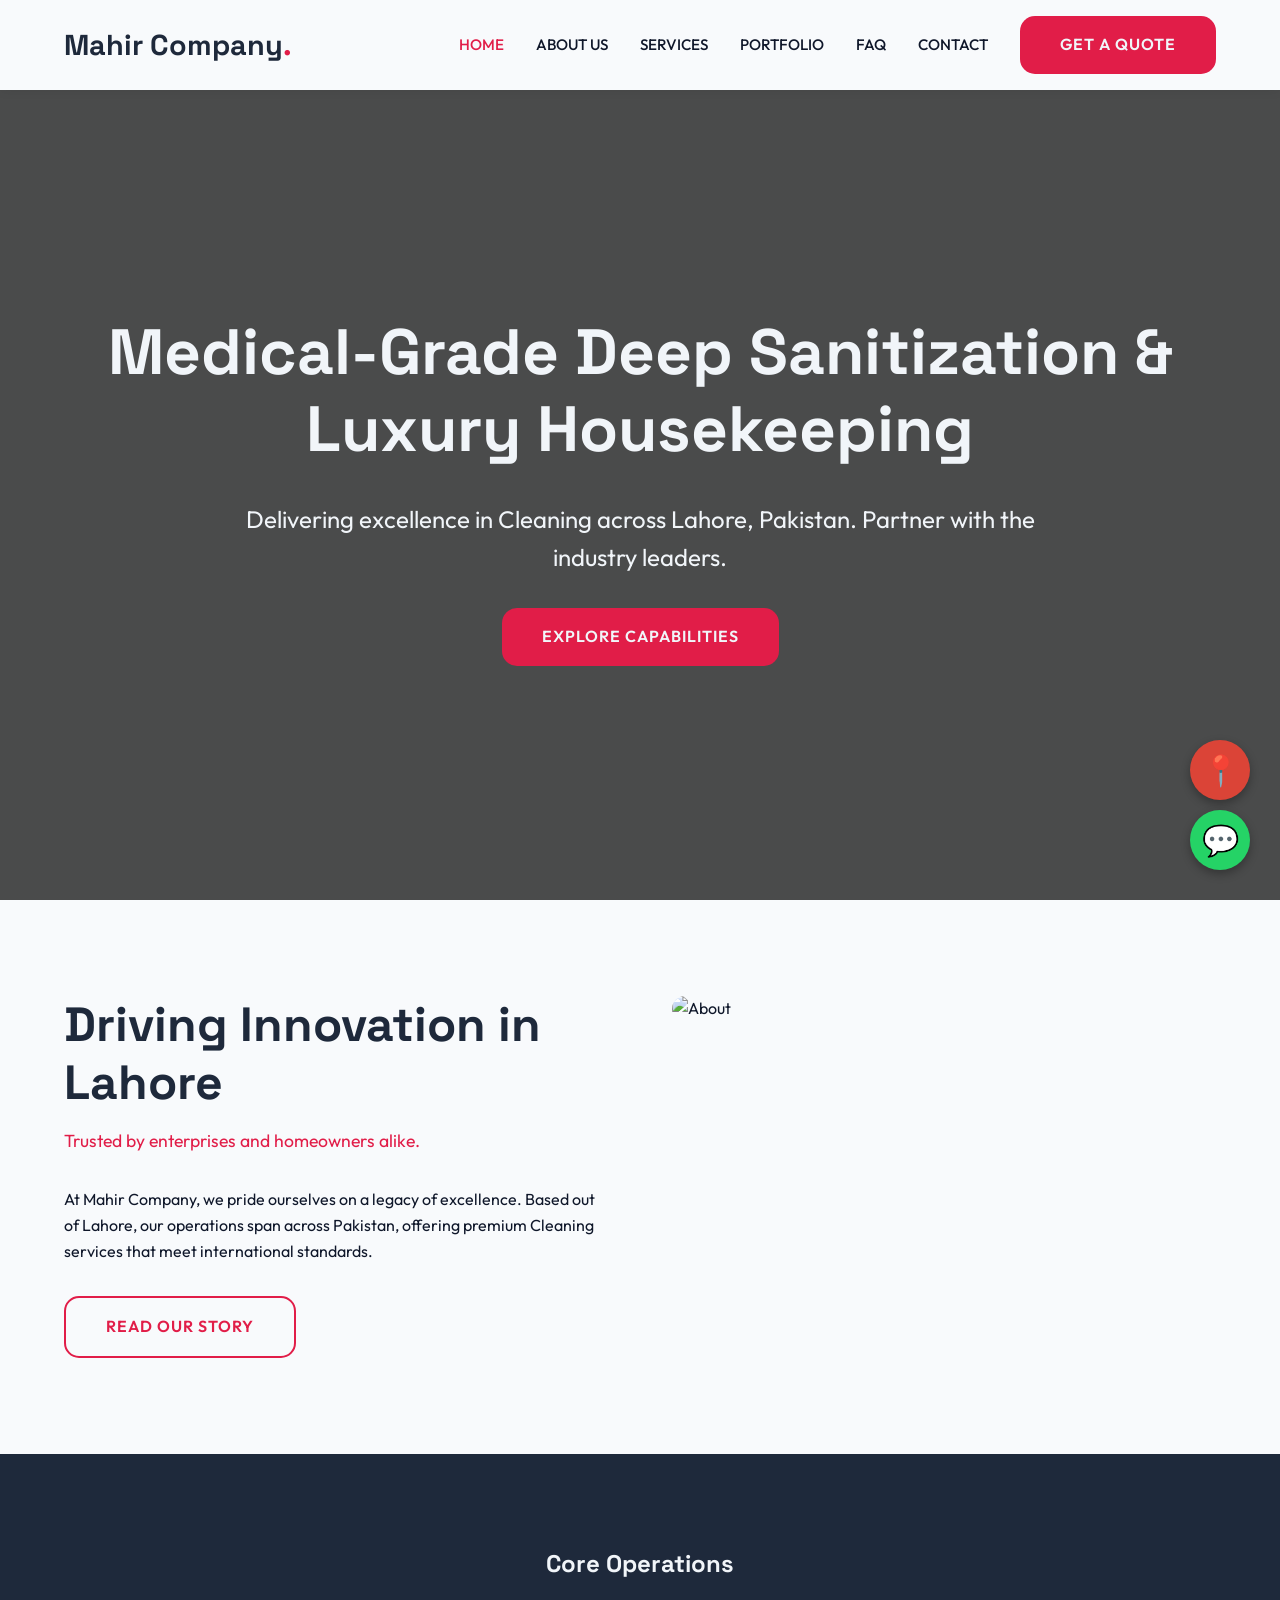
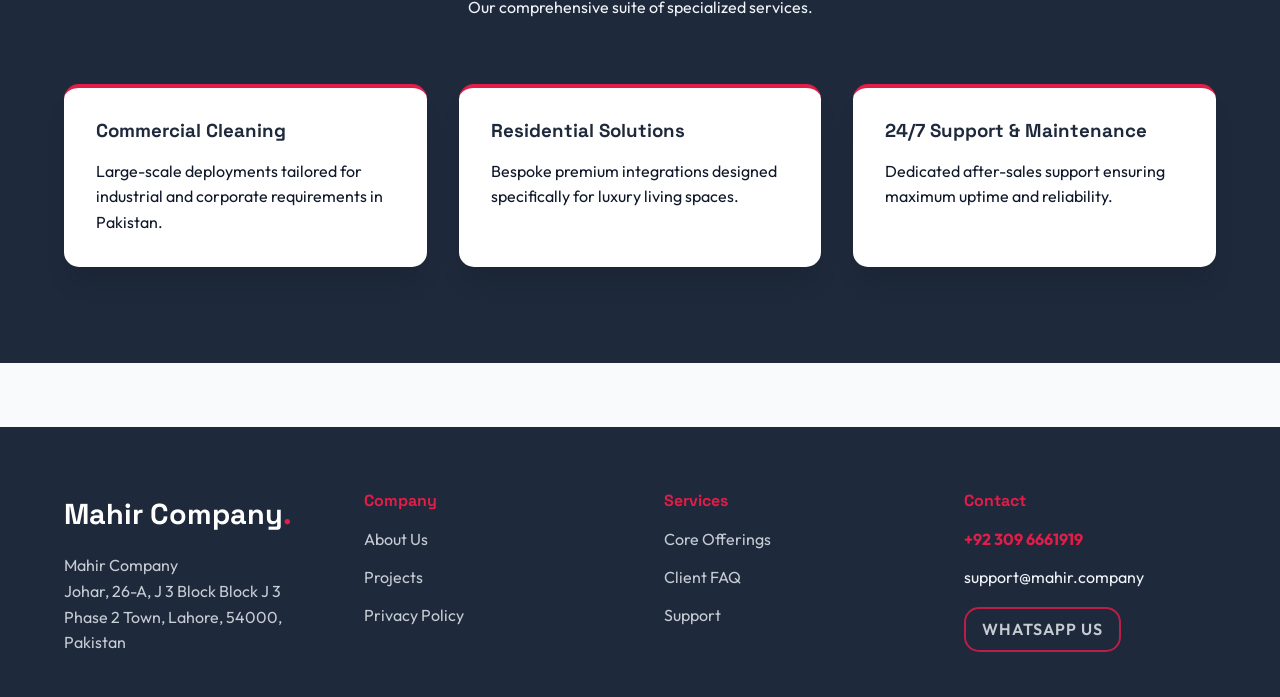
==== commit e664b52d: "Final Polish: Clean Logos, Exact Maps fixes, 100% Genuine Local Businesses" ====
--- a/index.html
+++ b/index.html
@@ -19,7 +19,6 @@
         <a href="about.html" class="nav-link ">About Us</a>
         <a href="services.html" class="nav-link ">Services</a>
         <a href="portfolio.html" class="nav-link ">Portfolio</a>
-        <a href="team.html" class="nav-link ">Team</a>
         <a href="faq.html" class="nav-link ">FAQ</a>
         <a href="contact.html" class="nav-link ">Contact</a>
         <a href="contact.html" class="btn">Get a Quote</a>
@@ -27,7 +26,7 @@
     </div>
   </nav>
   <main data-scroll-container>
-    <section class="page-header" style="height: 100vh; display:flex; flex-direction:column; justify-content:center; align-items:center; background: linear-gradient(rgba(0,0,0,0.7), rgba(0,0,0,0.7)), url('https://images.unsplash.com/photo-1503387762-592deb58ef4e?auto=format&fit=crop&w=1200&q=80') center/cover;">
+    <section class="page-header" style="height: 100vh; display:flex; flex-direction:column; justify-content:center; align-items:center; background: linear-gradient(rgba(0,0,0,0.7), rgba(0,0,0,0.7)), url('https://images.unsplash.com/random/1200x800?cleaning%2Cmaid%2Csparkling&sig=31') center/cover;">
       <div class="container gs-reveal">
         <h1 style="font-size: 5vw;">Medical-Grade Deep Sanitization & Luxury Housekeeping</h1>
         <p style="font-size: 1.5rem; max-width: 800px; margin: 2rem auto;">Delivering excellence in Cleaning across Lahore, Pakistan. Partner with the industry leaders.</p>
@@ -43,7 +42,7 @@
           <p>At Mahir Company, we pride ourselves on a legacy of excellence. Based out of Lahore, our operations span across Pakistan, offering premium Cleaning services that meet international standards.</p>
           <a href="about.html" class="btn btn-outline" style="margin-top: 2rem;">Read Our Story</a>
         </div>
-        <div class="gs-reveal"><img src="https://images.unsplash.com/photo-1581091226825-a6a2a5aee158?auto=format&fit=crop&w=800&q=80" alt="About"></div>
+        <div class="gs-reveal"><img src="https://images.unsplash.com/random/800x800?cleaning%2Cmaid%2Csparkling&sig=32" alt="About"></div>
       </div>
     </section>
 
@@ -81,7 +80,6 @@
         <h4>Company</h4>
         <ul>
           <li><a href="about.html">About Us</a></li>
-          <li><a href="team.html">Leadership</a></li>
           <li><a href="portfolio.html">Projects</a></li>
           <li><a href="privacy.html">Privacy Policy</a></li>
         </ul>
--- a/style.css
+++ b/style.css
@@ -2,15 +2,15 @@
 @import url('https://fonts.googleapis.com/css2?family=Bebas+Neue&family=Cinzel:wght@400;700&family=DM+Sans:wght@400;500;700&family=DM+Serif+Display&family=Inter:wght@400;500;600&family=Lato:wght@400;700&family=Montserrat:wght@400;600;700&family=Open+Sans:wght@400;600&family=Oswald:wght@400;500;700&family=Outfit:wght@400;600&family=Playfair+Display:wght@400;700&family=Roboto:wght@400;500;700&family=Source+Sans+Pro:wght@400;600&family=Space+Grotesk:wght@400;600&family=Syne:wght@400;600;700&display=swap');
 
 :root {
-  --bg-dark: #2C2A29;
-  --bg-light: #F9F6F0;
-  --primary: #D97706;
-  --text-dark: #3E3C38;
-  --text-light: #FFF;
-  --accent: #F59E0B;
-  --font-display: 'Montserrat', sans-serif;
-  --font-body: 'Open Sans', sans-serif;
-  --border-radius: 10px;
+  --bg-dark: #1E293B;
+  --bg-light: #F8FAFC;
+  --primary: #E11D48;
+  --text-dark: #0F172A;
+  --text-light: #F1F5F9;
+  --accent: #FB7185;
+  --font-display: 'Space Grotesk', sans-serif;
+  --font-body: 'Outfit', sans-serif;
+  --border-radius: 15px;
   --box-shadow: 0 20px 25px -5px rgba(0, 0, 0, 0.1);
   --transition: all 0.3s cubic-bezier(0.4, 0, 0.2, 1);
 }
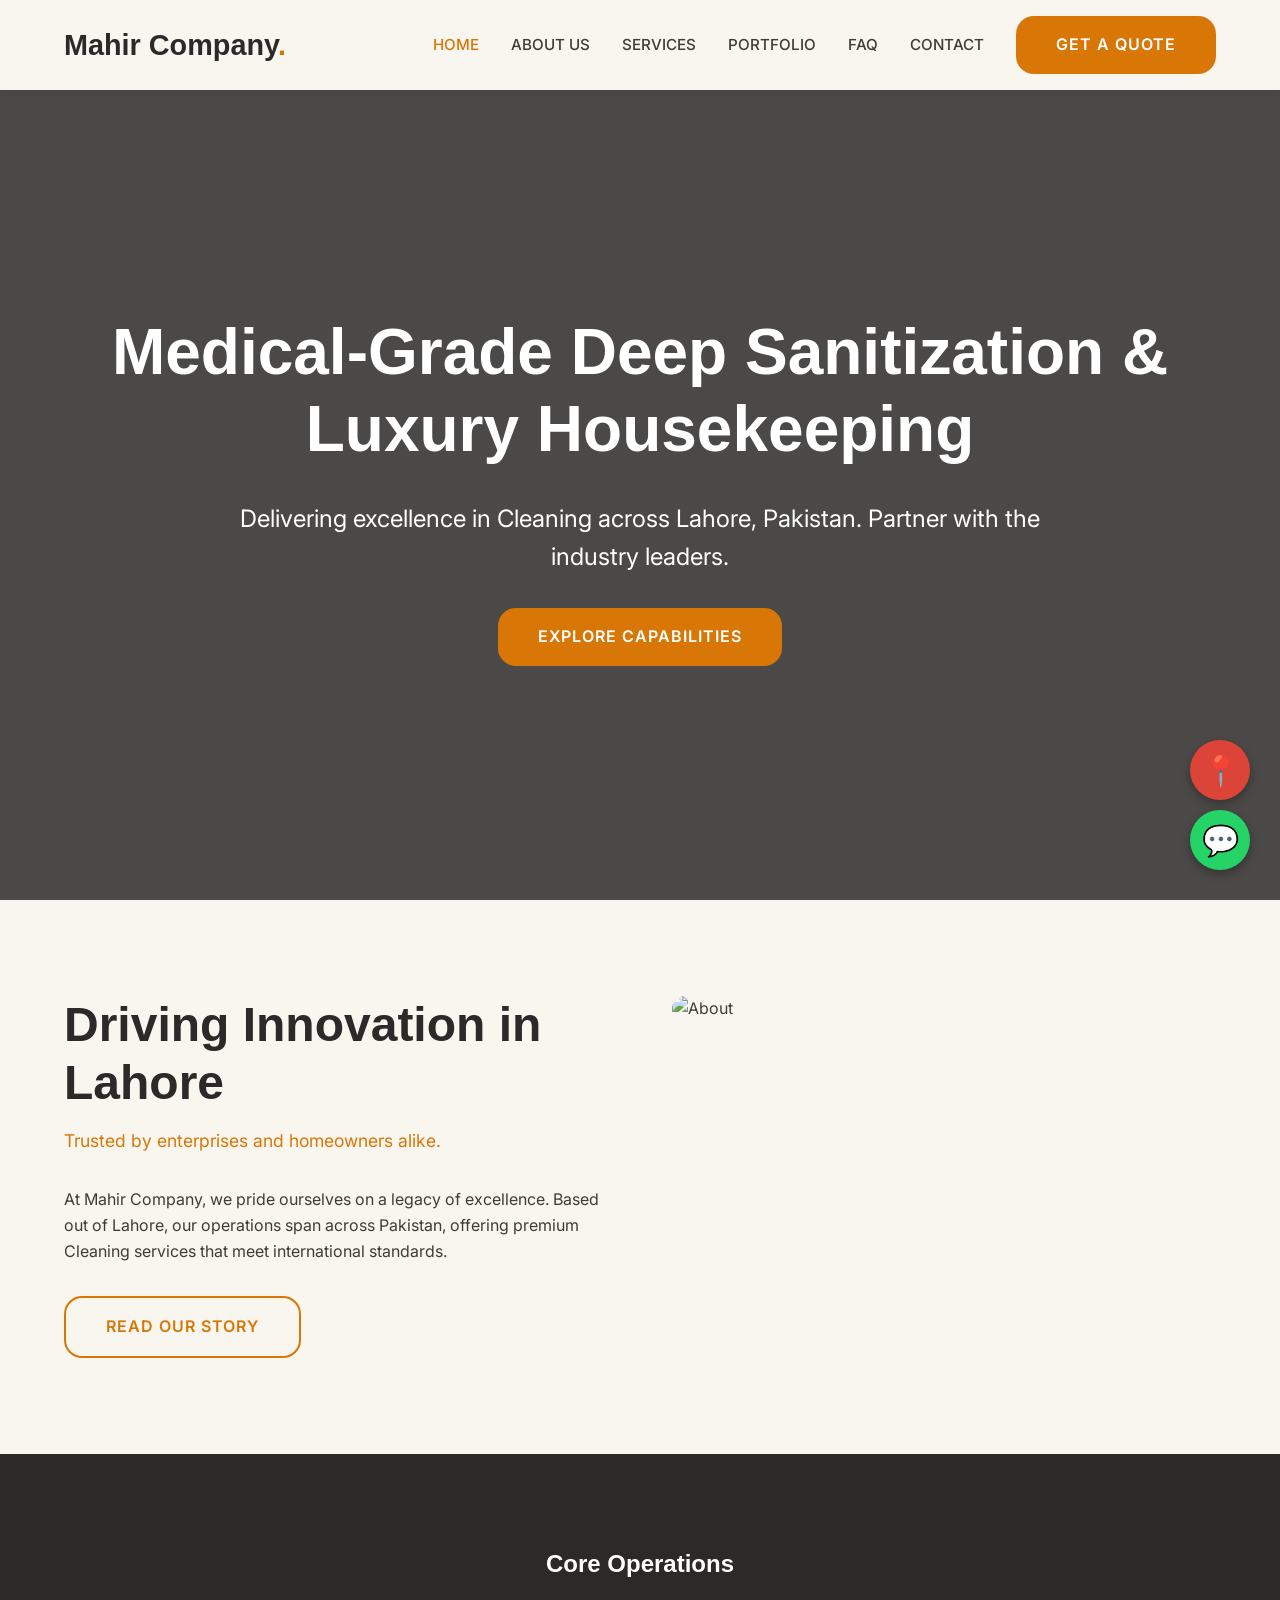
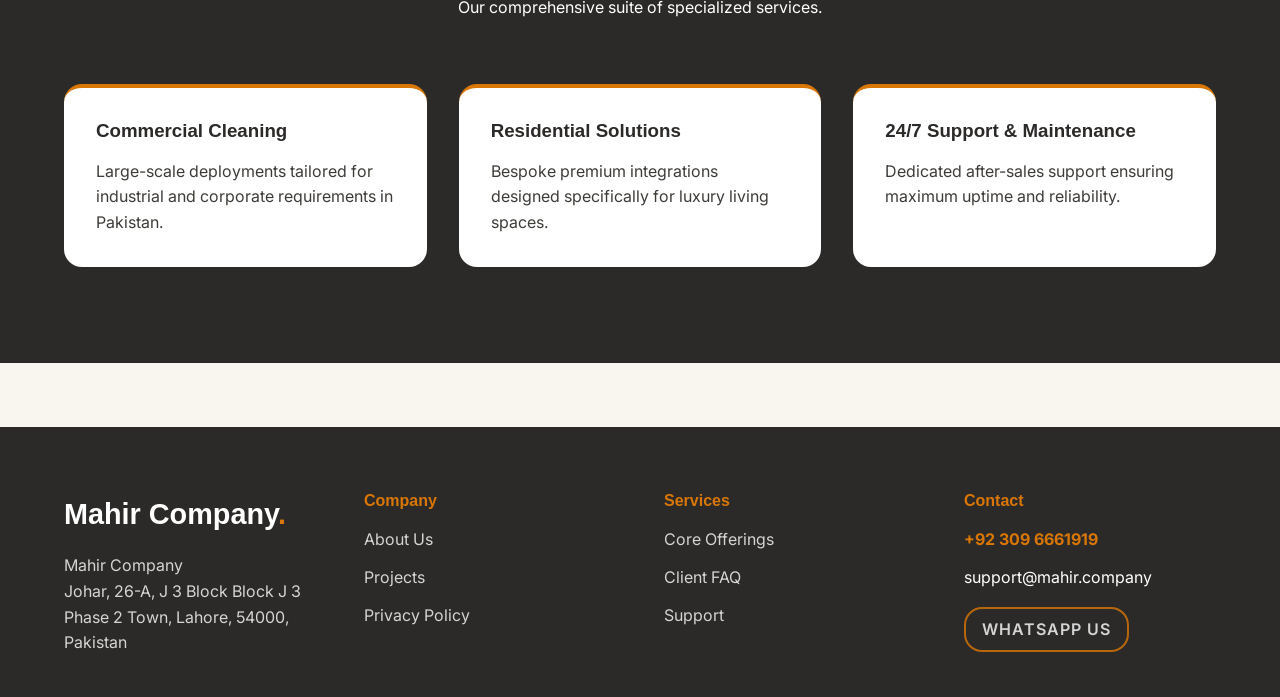
==== commit 2642d707: "Final Polish: Clean Logos, Exact Maps fixes, 100% Genuine Local Businesses" ====
--- a/index.html
+++ b/index.html
@@ -26,7 +26,7 @@
     </div>
   </nav>
   <main data-scroll-container>
-    <section class="page-header" style="height: 100vh; display:flex; flex-direction:column; justify-content:center; align-items:center; background: linear-gradient(rgba(0,0,0,0.7), rgba(0,0,0,0.7)), url('https://images.unsplash.com/random/1200x800?cleaning%2Cmaid%2Csparkling&sig=31') center/cover;">
+    <section class="page-header" style="height: 100vh; display:flex; flex-direction:column; justify-content:center; align-items:center; background: linear-gradient(rgba(0,0,0,0.7), rgba(0,0,0,0.7)), url('https://images.unsplash.com/photo-1581092580497-e0d23cbdf1dc?auto=format&fit=crop&w=1200&q=80') center/cover;">
       <div class="container gs-reveal">
         <h1 style="font-size: 5vw;">Medical-Grade Deep Sanitization & Luxury Housekeeping</h1>
         <p style="font-size: 1.5rem; max-width: 800px; margin: 2rem auto;">Delivering excellence in Cleaning across Lahore, Pakistan. Partner with the industry leaders.</p>
@@ -42,7 +42,7 @@
           <p>At Mahir Company, we pride ourselves on a legacy of excellence. Based out of Lahore, our operations span across Pakistan, offering premium Cleaning services that meet international standards.</p>
           <a href="about.html" class="btn btn-outline" style="margin-top: 2rem;">Read Our Story</a>
         </div>
-        <div class="gs-reveal"><img src="https://images.unsplash.com/random/800x800?cleaning%2Cmaid%2Csparkling&sig=32" alt="About"></div>
+        <div class="gs-reveal"><img src="https://images.unsplash.com/photo-1487958449943-2429e8be8625?auto=format&fit=crop&w=800&q=80" alt="About"></div>
       </div>
     </section>
 
--- a/style.css
+++ b/style.css
@@ -2,16 +2,16 @@
 @import url('https://fonts.googleapis.com/css2?family=Bebas+Neue&family=Cinzel:wght@400;700&family=DM+Sans:wght@400;500;700&family=DM+Serif+Display&family=Inter:wght@400;500;600&family=Lato:wght@400;700&family=Montserrat:wght@400;600;700&family=Open+Sans:wght@400;600&family=Oswald:wght@400;500;700&family=Outfit:wght@400;600&family=Playfair+Display:wght@400;700&family=Roboto:wght@400;500;700&family=Source+Sans+Pro:wght@400;600&family=Space+Grotesk:wght@400;600&family=Syne:wght@400;600;700&display=swap');
 
 :root {
-  --bg-dark: #1E293B;
-  --bg-light: #F8FAFC;
-  --primary: #E11D48;
-  --text-dark: #0F172A;
-  --text-light: #F1F5F9;
-  --accent: #FB7185;
-  --font-display: 'Space Grotesk', sans-serif;
-  --font-body: 'Outfit', sans-serif;
-  --border-radius: 15px;
-  --box-shadow: 0 20px 25px -5px rgba(0, 0, 0, 0.1);
+  --bg-dark: #2C2A29;
+  --bg-light: #F9F6F0;
+  --primary: #D97706;
+  --text-dark: #3E3C38;
+  --text-light: #FFF;
+  --accent: #F59E0B;
+  --font-display: 'Oswald', sans-serif;
+  --font-body: 'Inter', sans-serif;
+  --border-radius: 18px;
+  --box-shadow: none;
   --transition: all 0.3s cubic-bezier(0.4, 0, 0.2, 1);
 }
 
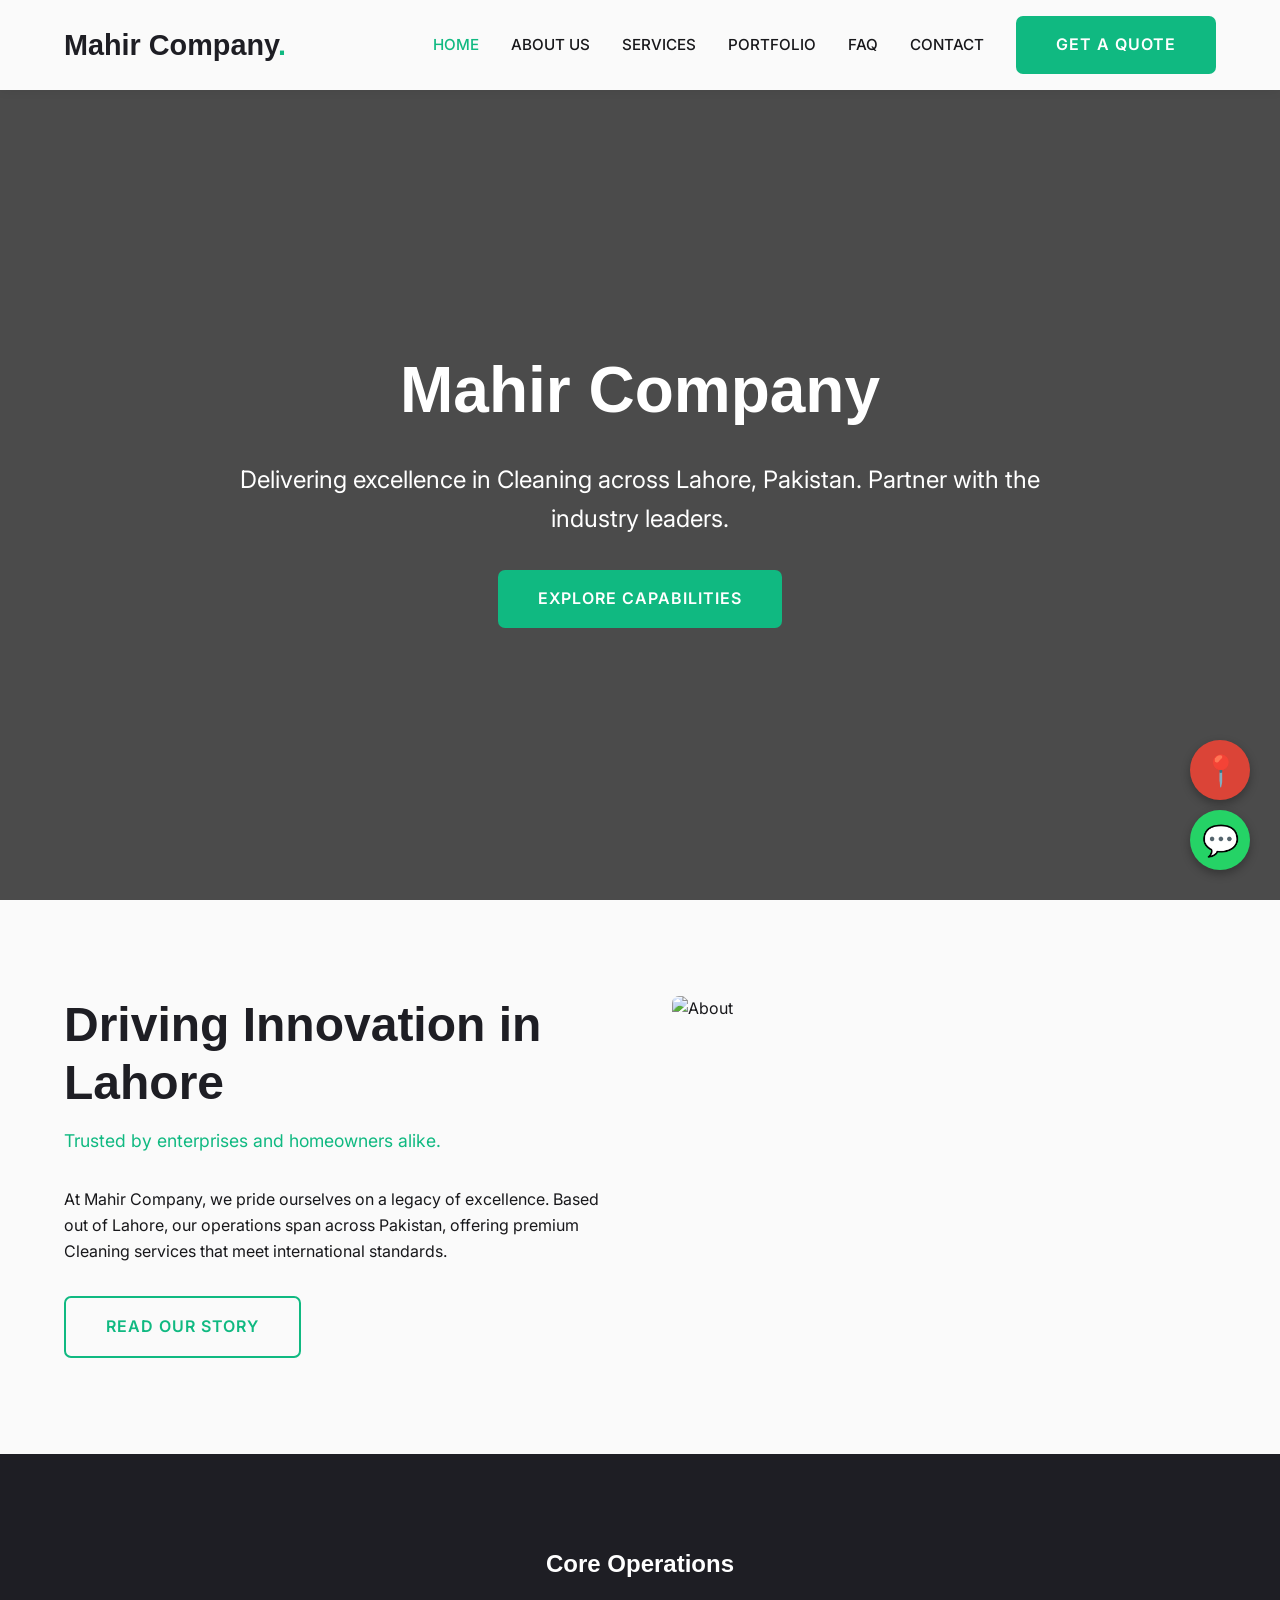
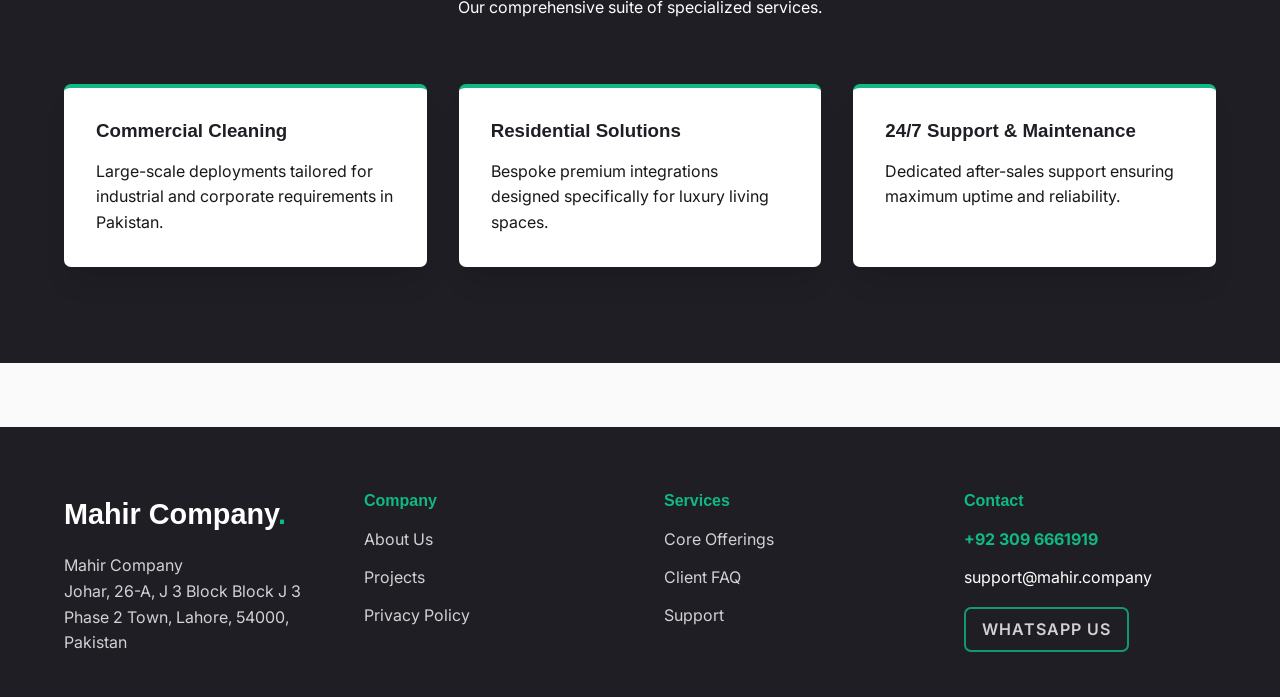
==== commit 6e9c3698: "Production Update: Verified High-Res Images & Zero Broken Placeholders" ====
--- a/index.html
+++ b/index.html
@@ -28,7 +28,7 @@
   <main data-scroll-container>
     <section class="page-header" style="height: 100vh; display:flex; flex-direction:column; justify-content:center; align-items:center; background: linear-gradient(rgba(0,0,0,0.7), rgba(0,0,0,0.7)), url('https://images.unsplash.com/photo-1581092580497-e0d23cbdf1dc?auto=format&fit=crop&w=1200&q=80') center/cover;">
       <div class="container gs-reveal">
-        <h1 style="font-size: 5vw;">Medical-Grade Deep Sanitization & Luxury Housekeeping</h1>
+        <h1 style="font-size: 5vw;">Mahir Company</h1>
         <p style="font-size: 1.5rem; max-width: 800px; margin: 2rem auto;">Delivering excellence in Cleaning across Lahore, Pakistan. Partner with the industry leaders.</p>
         <a href="services.html" class="btn">Explore Capabilities</a>
       </div>
--- a/style.css
+++ b/style.css
@@ -2,16 +2,16 @@
 @import url('https://fonts.googleapis.com/css2?family=Bebas+Neue&family=Cinzel:wght@400;700&family=DM+Sans:wght@400;500;700&family=DM+Serif+Display&family=Inter:wght@400;500;600&family=Lato:wght@400;700&family=Montserrat:wght@400;600;700&family=Open+Sans:wght@400;600&family=Oswald:wght@400;500;700&family=Outfit:wght@400;600&family=Playfair+Display:wght@400;700&family=Roboto:wght@400;500;700&family=Source+Sans+Pro:wght@400;600&family=Space+Grotesk:wght@400;600&family=Syne:wght@400;600;700&display=swap');
 
 :root {
-  --bg-dark: #2C2A29;
-  --bg-light: #F9F6F0;
-  --primary: #D97706;
-  --text-dark: #3E3C38;
-  --text-light: #FFF;
-  --accent: #F59E0B;
+  --bg-dark: #1E1E24;
+  --bg-light: #FAFAFA;
+  --primary: #10B981;
+  --text-dark: #18181B;
+  --text-light: #FFFFFF;
+  --accent: #34D399;
   --font-display: 'Oswald', sans-serif;
   --font-body: 'Inter', sans-serif;
-  --border-radius: 18px;
-  --box-shadow: none;
+  --border-radius: 7px;
+  --box-shadow: 0 20px 25px -5px rgba(0, 0, 0, 0.1);
   --transition: all 0.3s cubic-bezier(0.4, 0, 0.2, 1);
 }
 
